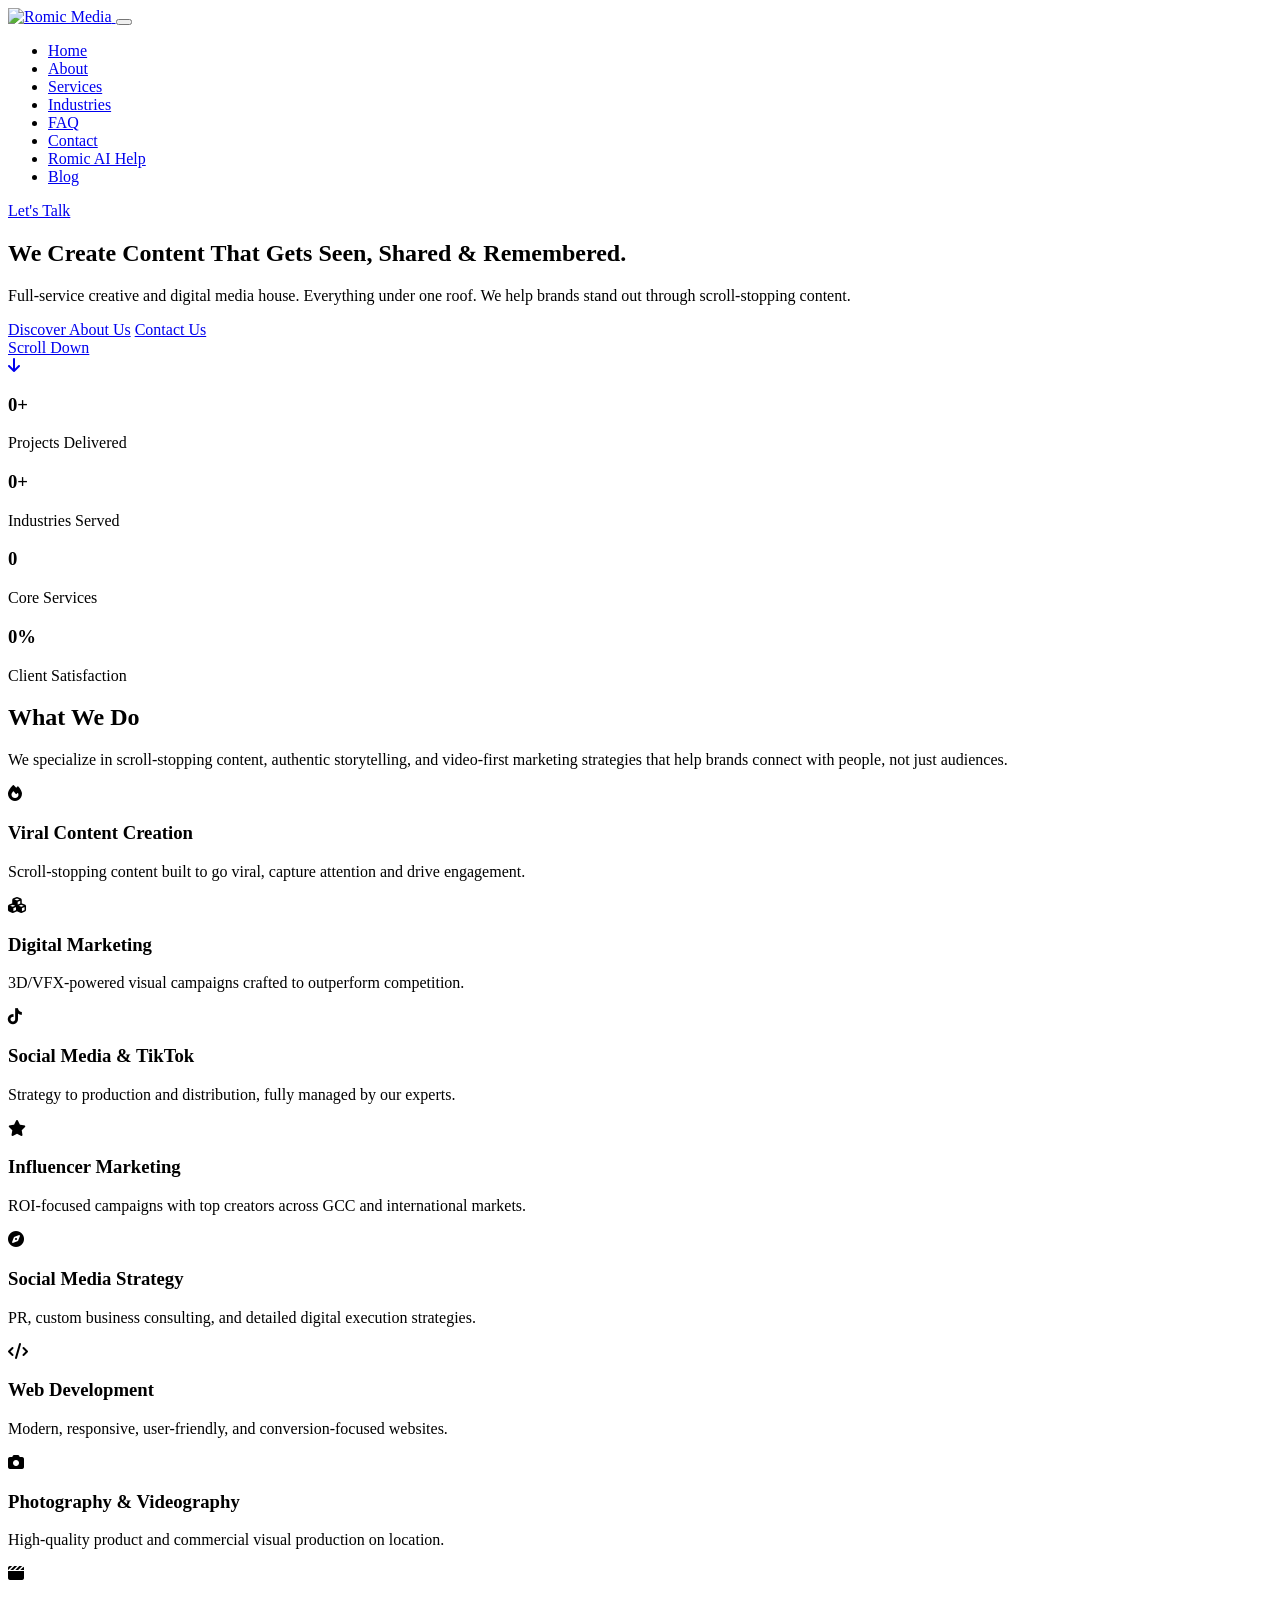
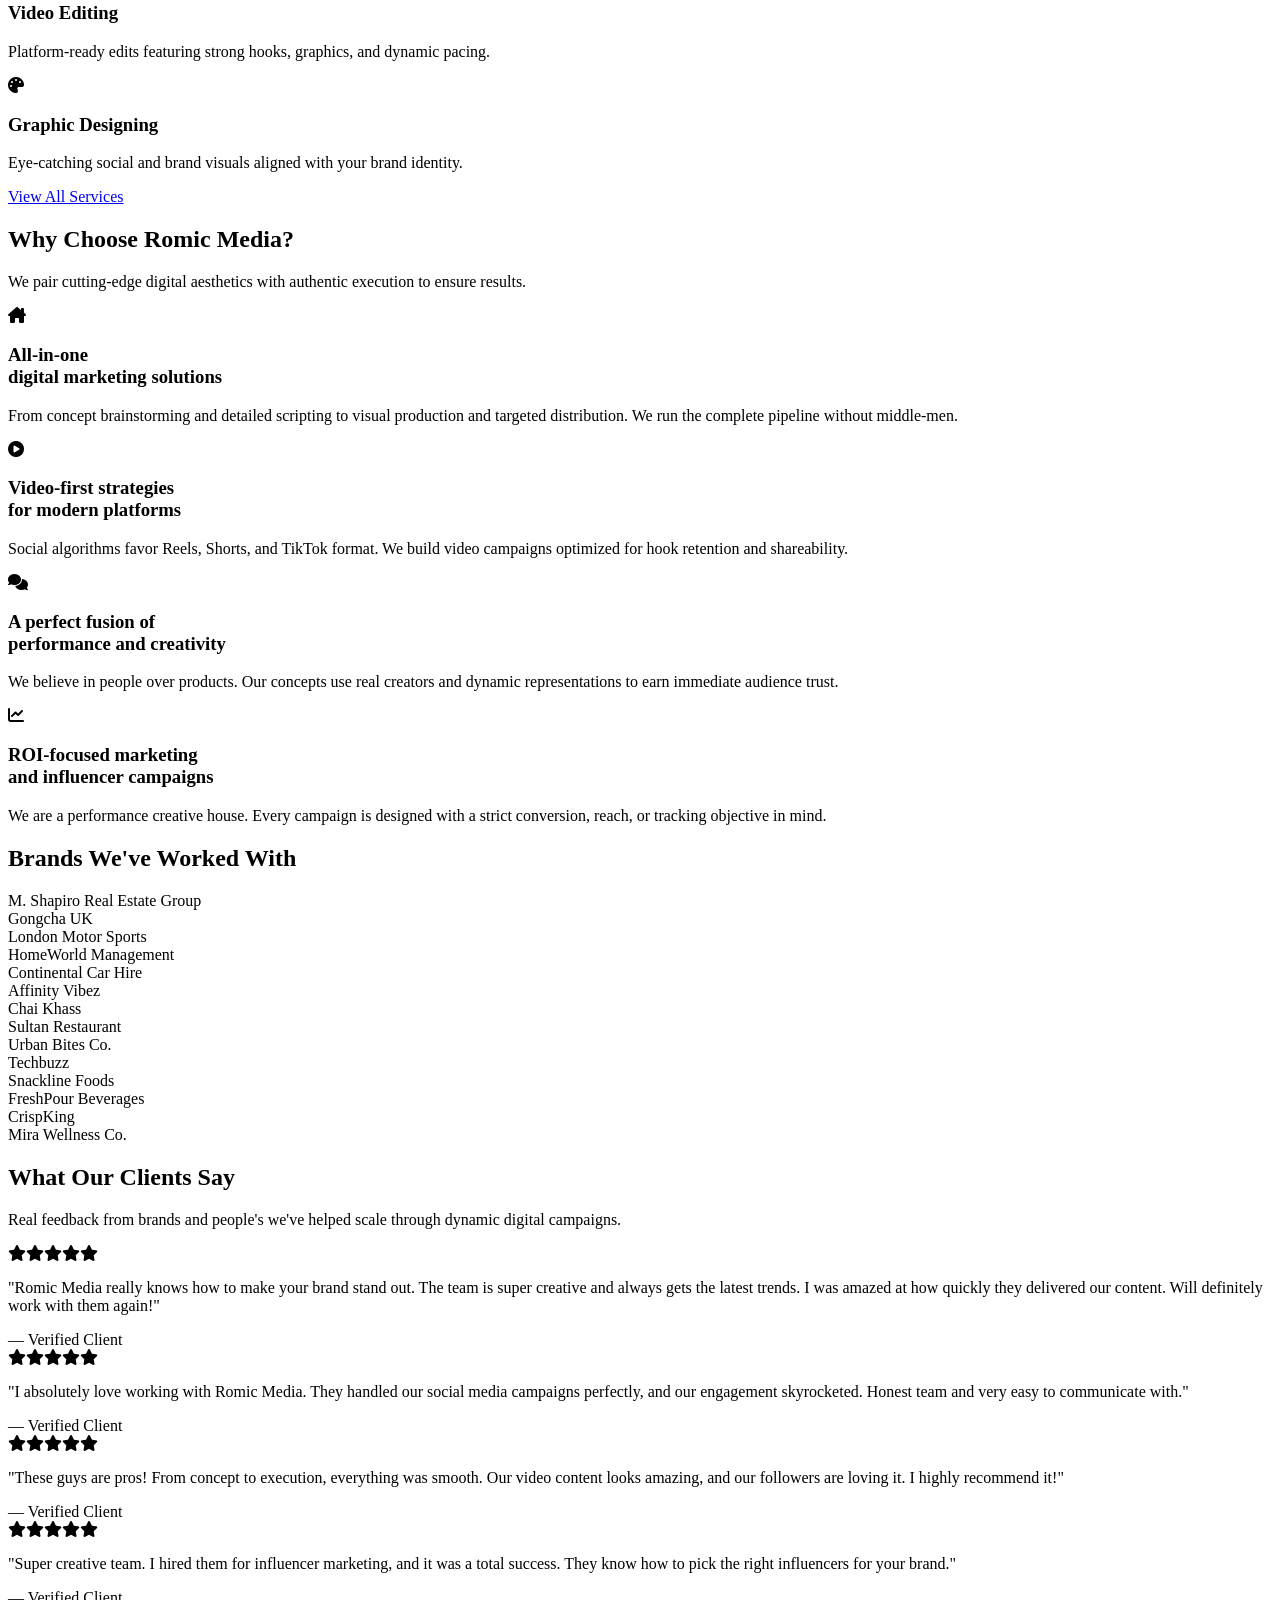
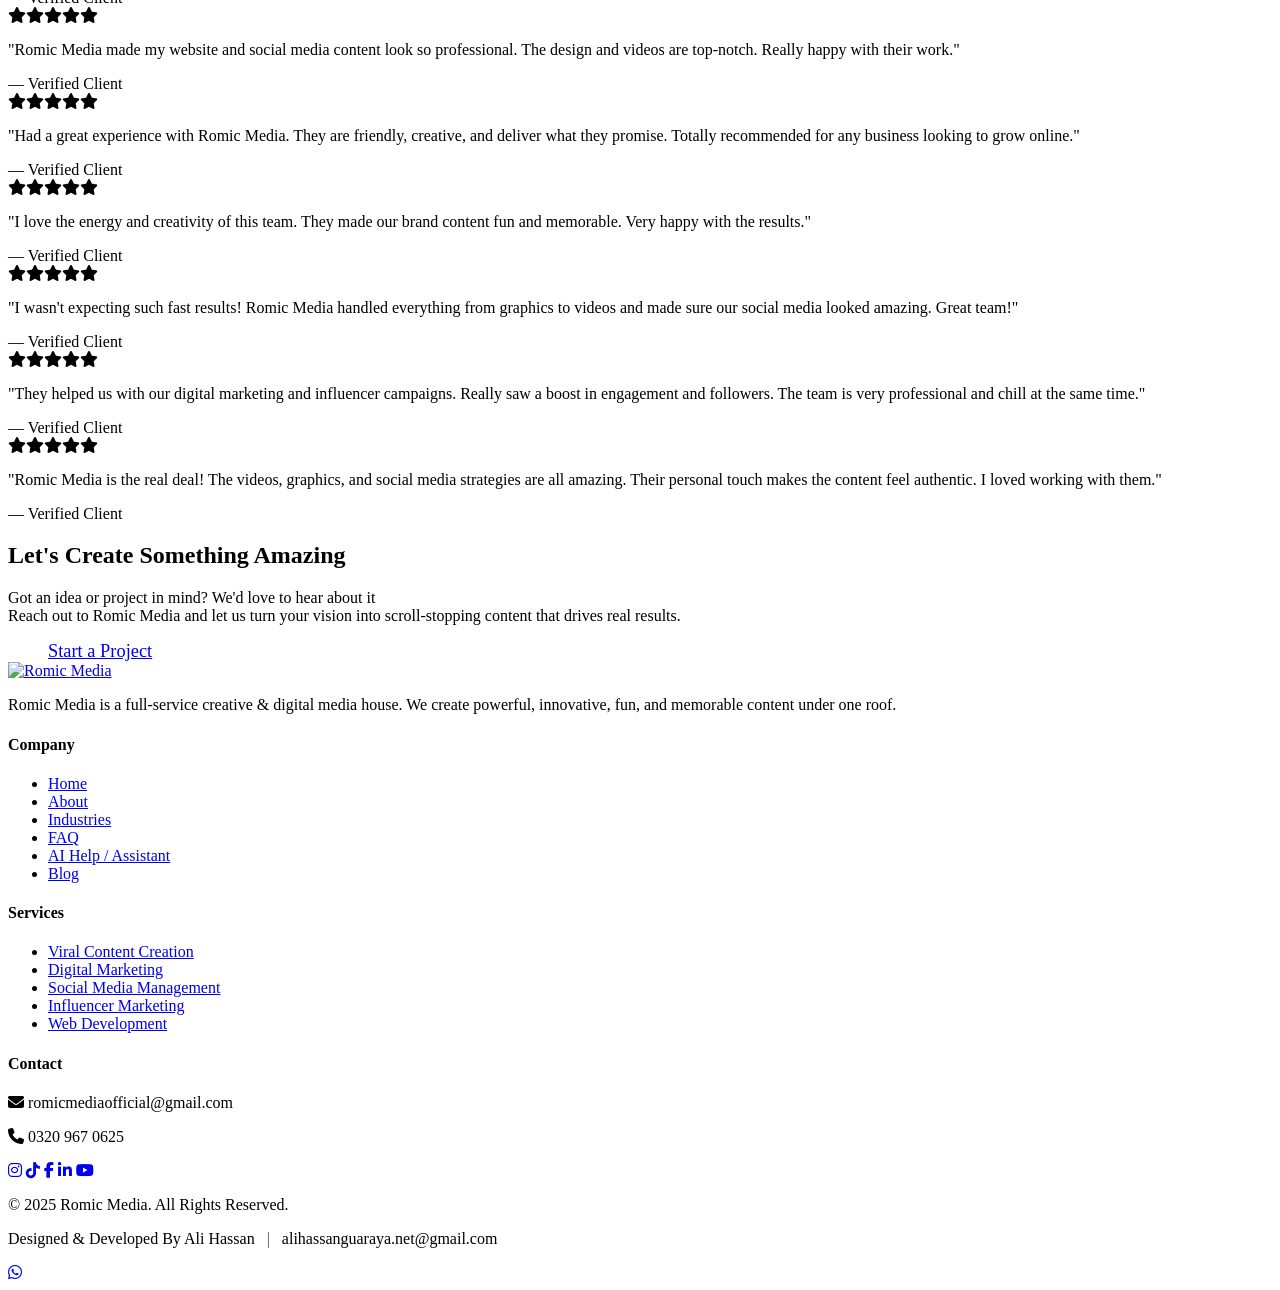
==== index.html @ 66b4d668 "Add versioning to favicon and apple-touch-icon links Updated favicon and apple-touch-icon links to i" ====
<!DOCTYPE html>
<html lang="en">
<head>
    <meta charset="UTF-8">
    <meta name="viewport" content="width=device-width, initial-scale=1.0">
    <title>Romic Media | Creative & Digital Media Agency</title>
    <meta name="description" content="Romic Media is a full-service creative and digital media house specializing in viral content creation, digital marketing, TikTok management, web development, and ROI-focused campaigns.">
    <meta property="og:title" content="Romic Media | Creative & Digital Media Agency">
    <meta property="og:description" content="We Create Powerful, Innovative, Fun & Memorable Content. Everything under one roof.">
    <meta property="og:image" content="/Romic_Media_Logo.png?v=2">

<link rel="icon" type="image/x-icon" href="/favicon.ico?v=2">
<link rel="icon" type="image/png" sizes="32x32" href="/favicon-32x32.png?v=2">
<link rel="icon" type="image/png" sizes="16x16" href="/favicon-16x16.png?v=2">
<link rel="apple-touch-icon" sizes="180x180" href="/apple-touch-icon.png?v=2">
<link rel="manifest" href="/site.webmanifest">

    
<link rel="canonical" href="https://romicmedia.com/" />

<!-- 2. User ke liye (URL cleaner) -->
<script>
    if (window.location.search.includes('?p=')) {
        const cleanUrl = window.location.protocol + "//" + window.location.host + window.location.pathname;
        window.history.replaceState({ path: cleanUrl }, '', cleanUrl);
    }
</script>
    
    <!-- CSS and FontAwesome Icons -->
    <link rel="stylesheet" href="style.css">
    <link rel="stylesheet" href="https://cdnjs.cloudflare.com/ajax/libs/font-awesome/6.4.0/css/all.min.css">



</head>
<body>

    <!-- Floating Background Shapes -->
    <div class="bg-blob-container">
        <div class="bg-blob blob-1"></div>
        <div class="bg-blob blob-2"></div>
        <div class="bg-blob blob-3"></div>
    </div>

    <!-- Header & Navigation -->
    <header>
        <div class="nav-container">
            <a href="index.html" class="logo-link">
                <img src="Romic_Media_Logo.png" alt="Romic Media" class="logo-img">
            </a>
            
            <button class="hamburger" id="hamburger-menu" aria-label="Toggle Navigation Menu">
                <span></span>
                <span></span>
                <span></span>
            </button>
            
                <ul class="nav-menu" id="nav-menu">
  <li><a href="index.html" class="nav-link active">Home</a></li>
      <li><a href="about.html" class="nav-link">About</a></li>
      <li><a href="services.html" class="nav-link">Services</a></li>
      <li><a href="industries.html" class="nav-link">Industries</a></li>
      <li><a href="faq.html" class="nav-link">FAQ</a></li>
      <li><a href="contact.html" class="nav-link">Contact</a></li>
      <li><a href="https://www.chatbase.co/B4U5oP-RhPYTHTbgzU2lm/help" target="_blank" class="nav-link">Romic AI Help</a></li>
      <li><a href="blog.html" class="nav-link">Blog</a></li>
    </ul>

            <div class="nav-right-cta">
                <a href="contact.html" class="btn btn-solid nav-cta">Let's Talk</a>
            </div>
        </div>
    </header>

    <!-- Hero Section -->
    <section class="hero-section">
        <div class="hero-bg-gradient"></div>
        <div class="floating-shapes">
            <div class="shape shape-1"></div>
            <div class="shape shape-2"></div>
            <div class="shape shape-3"></div>
        </div>
        
        <div class="hero-content">
            <h1 class="hero-title">
                We Create <span class="gradient-text"> Content That Gets Seen, Shared & </span> Remembered.
            </h1>
            <p class="hero-subtitle">
                Full-service creative and digital media house. Everything under one roof. We help brands stand out through scroll-stopping content.
            </p>
            <div class="hero-ctas">
                <a href="about.html" class="btn btn-outline">Discover About Us</a>
                <a href="contact.html" class="btn btn-solid">Contact Us</a>
            </div>
        </div>
        
        <a href="#stats-bar" class="scroll-indicator">
            <span>Scroll Down</span>
            <div class="scroll-arrow"><i class="fa-solid fa-arrow-down"></i></div>
        </a>
    </section>

    <!-- Stats Bar Section -->
    <section class="stats-bar-section" id="stats-bar">
        <div class="stats-container">
            <div class="stat-item">
                <h3><span class="counter-number" data-target="50">0</span>+</h3>
                <p>Projects Delivered</p>
            </div>
            <div class="stat-item">
                <h3><span class="counter-number" data-target="10">0</span>+</h3>
                <p>Industries Served</p>
            </div>
            <div class="stat-item">
                <h3><span class="counter-number" data-target="9">0</span></h3>
                <p>Core Services</p>
            </div>
            <div class="stat-item">
                <h3><span class="counter-number" data-target="100">0</span>%</h3>
                <p>Client Satisfaction</p>
            </div>
        </div>
    </section>

    <!-- Services Snapshot Section -->
    <section class="services-snapshot-section reveal">
        <div class="section-title-wrapper">
            <h2 class="section-title">What <span class="gradient-text">We Do</span></h2>
<p class="section-subtitle">
  We specialize in scroll-stopping content, authentic storytelling, and video-first marketing strategies that help brands connect with people, not just audiences. 
</p>
        </div> 
        
        <div class="services-grid">
            <!-- 1. Viral Content Creation -->
            <div class="glass-card glass-card-purple">
                <div class="service-card-icon"><i class="fa-solid fa-fire"></i></div>
                <h3 class="service-card-title">Viral Content Creation</h3>
                <p>Scroll-stopping content built to go viral, capture attention and drive engagement.</p>
            </div>
            
            <!-- 2. Digital Marketing -->
            <div class="glass-card glass-card-pink">
                <div class="service-card-icon"><i class="fa-solid fa-cubes"></i></div>
                <h3 class="service-card-title">Digital Marketing</h3>
                <p>3D/VFX-powered visual campaigns crafted to outperform competition.</p>
            </div>
            
            <!-- 3. Social Media & TikTok Management -->
            <div class="glass-card glass-card-orange">
                <div class="service-card-icon"><i class="fa-brands fa-tiktok"></i></div>
                <h3 class="service-card-title">Social Media & TikTok</h3>
                <p>Strategy to production and distribution, fully managed by our experts.</p>
            </div>
            
            <!-- 4. Influencer Marketing -->
            <div class="glass-card glass-card-purple">
                <div class="service-card-icon"><i class="fa-solid fa-star"></i></div>
                <h3 class="service-card-title">Influencer Marketing</h3>
                <p>ROI-focused campaigns with top creators across GCC and international markets.</p>
            </div>
            
            <!-- 5. Social Media Strategy -->
            <div class="glass-card glass-card-pink">
                <div class="service-card-icon"><i class="fa-solid fa-compass"></i></div>
                <h3 class="service-card-title">Social Media Strategy</h3>
                <p>PR, custom business consulting, and detailed digital execution strategies.</p>
            </div>
            
            <!-- 6. Web Development -->
            <div class="glass-card glass-card-orange">
                <div class="service-card-icon"><i class="fa-solid fa-code"></i></div>
                <h3 class="service-card-title">Web Development</h3>
                <p>Modern, responsive, user-friendly, and conversion-focused websites.</p>
            </div>
            
            <!-- 7. Photography & Videography -->
            <div class="glass-card glass-card-purple">
                <div class="service-card-icon"><i class="fa-solid fa-camera"></i></div>
                <h3 class="service-card-title">Photography & Videography</h3>
                <p>High-quality product and commercial visual production on location.</p>
            </div>
            
            <!-- 8. Video Editing -->
            <div class="glass-card glass-card-pink">
                <div class="service-card-icon"><i class="fa-solid fa-clapperboard"></i></div>
                <h3 class="service-card-title">Video Editing</h3>
                <p>Platform-ready edits featuring strong hooks, graphics, and dynamic pacing.</p>
            </div>
            
            <!-- 9. Graphic Designing -->
            <div class="glass-card glass-card-orange">
                <div class="service-card-icon"><i class="fa-solid fa-palette"></i></div>
                <h3 class="service-card-title">Graphic Designing</h3>
                <p>Eye-catching social and brand visuals aligned with your brand identity.</p>
            </div>
        </div>
        
        <div class="services-cta-wrapper">
            <a href="services.html" class="btn btn-outline">View All Services</a>
        </div>
    </section>

    <!-- Why Choose Us Section -->
    <section class="why-choose-us-section reveal">
        <div class="section-title-wrapper">
            <h2 class="section-title">Why Choose <span class="gradient-text">Romic Media</span>?</h2>
            <p class="section-subtitle">We pair cutting-edge digital aesthetics with authentic execution to ensure results.</p>
        </div>
        
        <div class="why-grid">
            <div class="glass-card glass-card-purple">
                <div class="why-icon"><i class="fa-solid fa-house-chimney"></i></div>
                <h3 class="why-card-title">All-in-one <br>digital marketing solutions </h3>
                <p>From concept brainstorming and detailed scripting to visual production and targeted distribution. We run the complete pipeline without middle-men.</p>
            </div>
            
            <div class="glass-card glass-card-pink">
                <div class="why-icon"><i class="fa-solid fa-circle-play"></i></div>
                <h3 class="why-card-title">Video-first strategies <br>for modern platforms</h3>
                <p>Social algorithms favor Reels, Shorts, and TikTok format. We build video campaigns optimized for hook retention and shareability.</p>
            </div>
            
            <div class="glass-card glass-card-orange">
                <div class="why-icon"><i class="fa-solid fa-comments"></i></div>
                <h3 class="why-card-title">A perfect fusion of <br> performance and creativity</h3>
                <p>We believe in people over products. Our concepts use real creators and dynamic representations to earn immediate audience trust.</p>
            </div>
            
            <div class="glass-card glass-card-purple">
                <div class="why-icon"><i class="fa-solid fa-chart-line"></i></div>
                <h3 class="why-card-title">ROI-focused marketing <br>and influencer campaigns </h3>
                <p>We are a performance creative house. Every campaign is designed with a strict conversion, reach, or tracking objective in mind.</p>
            </div>
        </div>
    </section>

    <!-- Client Logos Scrolling Marquee Section -->
    <section class="client-logos-section reveal" style="padding-bottom: 0;">
        <div class="section-title-wrapper">
            <h2 class="section-title">Brands We've <span class="gradient-text">Worked With</span></h2>
        </div>
        
        <div class="marquee-container">
            <div class="marquee-track" id="marquee-track">
               <div class="marquee-card">M. Shapiro Real Estate Group</div>
<div class="marquee-card">Gongcha UK</div>
<div class="marquee-card">London Motor Sports</div>
<div class="marquee-card">HomeWorld Management</div>
<div class="marquee-card">Continental Car Hire</div>
<div class="marquee-card">Affinity Vibez</div>
<div class="marquee-card">Chai Khass</div>
<div class="marquee-card">Sultan Restaurant</div>
<div class="marquee-card">Urban Bites Co.</div>
<div class="marquee-card">Techbuzz</div>
<div class="marquee-card">Snackline Foods</div>
<div class="marquee-card">FreshPour Beverages</div>
<div class="marquee-card">CrispKing</div>
<div class="marquee-card">Mira Wellness Co.</div>
            </div>
        </div>
    </section>

    <!-- Reviews Section -->
    <section class="reviews-section reveal">
        <div class="section-title-wrapper">
            <h2 class="section-title">What Our <span class="gradient-text">Clients Say</span></h2>
            <p class="section-subtitle">Real feedback from brands and people's we've helped scale through dynamic digital campaigns.</p>
        </div>
        
        <div class="reviews-carousel-wrapper">
            <div class="reviews-carousel" id="reviews-carousel">
                <!-- 1 -->
                <div class="glass-card review-card glass-card-pink">
                    <div class="review-stars">
                        <i class="fa-solid fa-star"></i><i class="fa-solid fa-star"></i><i class="fa-solid fa-star"></i><i class="fa-solid fa-star"></i><i class="fa-solid fa-star"></i>
                    </div>
                    <p class="review-text">"Romic Media really knows how to make your brand stand out. The team is super creative and always gets the latest trends. I was amazed at how quickly they delivered our content. Will definitely work with them again!"</p>
                    <div class="review-author">— Verified Client</div>
                </div>
                <!-- 2 -->
                <div class="glass-card review-card glass-card-purple">
                    <div class="review-stars">
                        <i class="fa-solid fa-star"></i><i class="fa-solid fa-star"></i><i class="fa-solid fa-star"></i><i class="fa-solid fa-star"></i><i class="fa-solid fa-star"></i>
                    </div>
                    <p class="review-text">"I absolutely love working with Romic Media. They handled our social media campaigns perfectly, and our engagement skyrocketed. Honest team and very easy to communicate with."</p>
                    <div class="review-author">— Verified Client</div>
                </div>
                <!-- 3 -->
                <div class="glass-card review-card glass-card-orange">
                    <div class="review-stars">
                        <i class="fa-solid fa-star"></i><i class="fa-solid fa-star"></i><i class="fa-solid fa-star"></i><i class="fa-solid fa-star"></i><i class="fa-solid fa-star"></i>
                    </div>
                    <p class="review-text">"These guys are pros! From concept to execution, everything was smooth. Our video content looks amazing, and our followers are loving it. I highly recommend it!"</p>
                    <div class="review-author">— Verified Client</div>
                </div>
                <!-- 4 -->
                <div class="glass-card review-card glass-card-pink">
                    <div class="review-stars">
                        <i class="fa-solid fa-star"></i><i class="fa-solid fa-star"></i><i class="fa-solid fa-star"></i><i class="fa-solid fa-star"></i><i class="fa-solid fa-star"></i>
                    </div>
                    <p class="review-text">
                        "Super creative team. I hired them for influencer marketing, and it was a total success. They know how to pick the right influencers for your brand."<p>

                    <div class="review-author">— Verified Client</div>
                </div>
                <!-- 5 -->
                <div class="glass-card review-card glass-card-purple">
                    <div class="review-stars">
                        <i class="fa-solid fa-star"></i><i class="fa-solid fa-star"></i><i class="fa-solid fa-star"></i><i class="fa-solid fa-star"></i><i class="fa-solid fa-star"></i>
                    </div>
                    <p class="review-text">"Romic Media made my website and social media content look so professional. The design and videos are top-notch. Really happy with their work."</p>
                    <div class="review-author">— Verified Client</div>
                </div>
                <!-- 6 -->
                <div class="glass-card review-card glass-card-orange">
                    <div class="review-stars">
                        <i class="fa-solid fa-star"></i><i class="fa-solid fa-star"></i><i class="fa-solid fa-star"></i><i class="fa-solid fa-star"></i><i class="fa-solid fa-star"></i>
                    </div>
                    <p class="review-text">"Had a great experience with Romic Media. They are friendly, creative, and deliver what they promise. Totally recommended for any business looking to grow online."</p>
                    <div class="review-author">— Verified Client</div>
                </div>
                <!-- 7 -->
                <div class="glass-card review-card glass-card-pink">
                    <div class="review-stars">
                        <i class="fa-solid fa-star"></i><i class="fa-solid fa-star"></i><i class="fa-solid fa-star"></i><i class="fa-solid fa-star"></i><i class="fa-solid fa-star"></i>
                    </div>
                    <p class="review-text">"I love the energy and creativity of this team. They made our brand content fun and memorable. Very happy with the results."</p>
                    <div class="review-author">— Verified Client</div>
                </div>
                <!-- 8 -->
                <div class="glass-card review-card glass-card-purple">
                    <div class="review-stars">
                        <i class="fa-solid fa-star"></i><i class="fa-solid fa-star"></i><i class="fa-solid fa-star"></i><i class="fa-solid fa-star"></i><i class="fa-solid fa-star"></i>
                    </div>
                    <p class="review-text">"I wasn't expecting such fast results! Romic Media handled everything from graphics to videos and made sure our social media looked amazing. Great team!"</p>
                    <div class="review-author">— Verified Client</div>
                </div>
                <!-- 9 -->
                <div class="glass-card review-card glass-card-orange">
                    <div class="review-stars">
                        <i class="fa-solid fa-star"></i><i class="fa-solid fa-star"></i><i class="fa-solid fa-star"></i><i class="fa-solid fa-star"></i><i class="fa-solid fa-star"></i>
                    </div>
                    <p class="review-text">"They helped us with our digital marketing and influencer campaigns. Really saw a boost in engagement and followers. The team is very professional and chill at the same time."</p>
                    <div class="review-author">— Verified Client</div>
                </div>
                <!-- 10 -->
                <div class="glass-card review-card glass-card-pink">
                    <div class="review-stars">
                        <i class="fa-solid fa-star"></i><i class="fa-solid fa-star"></i><i class="fa-solid fa-star"></i><i class="fa-solid fa-star"></i><i class="fa-solid fa-star"></i>
                    </div>
                    <p class="review-text">"Romic Media is the real deal! The videos, graphics, and social media strategies are all amazing. Their personal touch makes the content feel authentic. I loved working with them."</p>
                    <div class="review-author">— Verified Client</div>
                </div>
            </div>
        </div>
    </section>

    <!-- Final CTA Section -->
    <section class="reveal">
        <div class="final-cta-section">
            <div class="final-cta-content">
                <h2 class="final-cta-title">Let's Create  <span class="gradient-text">Something Amazing</span></h2>
                <p class="final-cta-subtext">Got an idea or project in mind? We'd love to hear about it <br> Reach out to Romic Media and let us turn your vision into scroll-stopping content that drives real results. 

</p>
                <a href="contact.html" class="btn btn-solid" style="padding: 18px 40px; font-size: 1.15rem;">Start a Project</a>
            </div>
        </div>
    </section>

    <!-- Footer -->
    <footer class="footer-wrapper">
        <div class="footer-container">
            <div class="footer-col footer-brand">
                <a href="index.html" class="logo-link">
                    <img src="Romic_Media_Logo.png" alt="Romic Media" class="logo-img">
                </a>
                <p class="footer-brand-desc">
                    Romic Media is a full-service creative & digital media house. We create powerful, innovative, fun, and memorable content under one roof.
                </p>
            </div>
            
            <div class="footer-col">
                <h4>Company</h4>
                <ul>
                    <li><a href="index.html">Home</a></li>
                    <li><a href="about.html">About</a></li>
                    <!-- <li><a href="work.html">Work</a></li> -->
                     
                    <li><a href="industries.html">Industries</a></li>
                    <li><a href="faq.html">FAQ</a></li>
                    <li><a href="https://www.chatbase.co/B4U5oP-RhPYTHTbgzU2lm/help" target="_blank">AI Help / Assistant</a></li>
                <li><a href="blog.html">Blog</a></li>
                </ul>
            </div>
            
            <div class="footer-col">
                <h4>Services</h4>
                <ul>
                    <li><a href="services.html">Viral Content Creation</a></li>
                    <li><a href="services.html">Digital Marketing</a></li>
                    <li><a href="services.html">Social Media Management</a></li>
                    <li><a href="services.html">Influencer Marketing</a></li>
                    <li><a href="services.html">Web Development</a></li>
                </ul>
            </div>
            
            <div class="footer-col">
                <h4>Contact</h4>
                <div class="footer-contact-info">
                    <p><i class="fa-solid fa-envelope"></i> romicmediaofficial@gmail.com</p>
                    <p><i class="fa-solid fa-phone"></i> 0320 967 0625</p>
                </div>
                <div class="social-links-grid">
                    <a href="https://instagram.com/romicmedia" target="_blank" class="social-circle-link"><i class="fa-brands fa-instagram"></i></a>
                    <a href="https://tiktok.com/@romicmedia" target="_blank" class="social-circle-link"><i class="fa-brands fa-tiktok"></i></a>
                    <a href="#" class="social-circle-link"><i class="fa-brands fa-facebook-f"></i></a>
                    <a href="#" class="social-circle-link"><i class="fa-brands fa-linkedin-in"></i></a>
                    <a href="#" class="social-circle-link"><i class="fa-brands fa-youtube"></i></a>
                </div>
            </div>
        </div>
        
        <div class="bottom-bar">
            <p>&copy; 2025 Romic Media. All Rights Reserved.</p>
                <p>Designed & Developed By Ali Hassan <span style="color: #4a4a4a; margin: 0 8px;">|</span> <a href="mailto:alihassanguaraya.net@gmail.com" style="color: inherit; text-decoration: none;">alihassanguaraya.net@gmail.com</a></p>

        </div>
    </footer>

    <!-- Floating WhatsApp Button -->
    <a href="https://wa.me/923209670625" target="_blank" class="whatsapp-float" aria-label="Contact us on WhatsApp">
        <i class="fa-brands fa-whatsapp"></i>
    </a>

    <!-- JS Logic Controller -->
    <script src="main.js"></script>



</body>
</html>
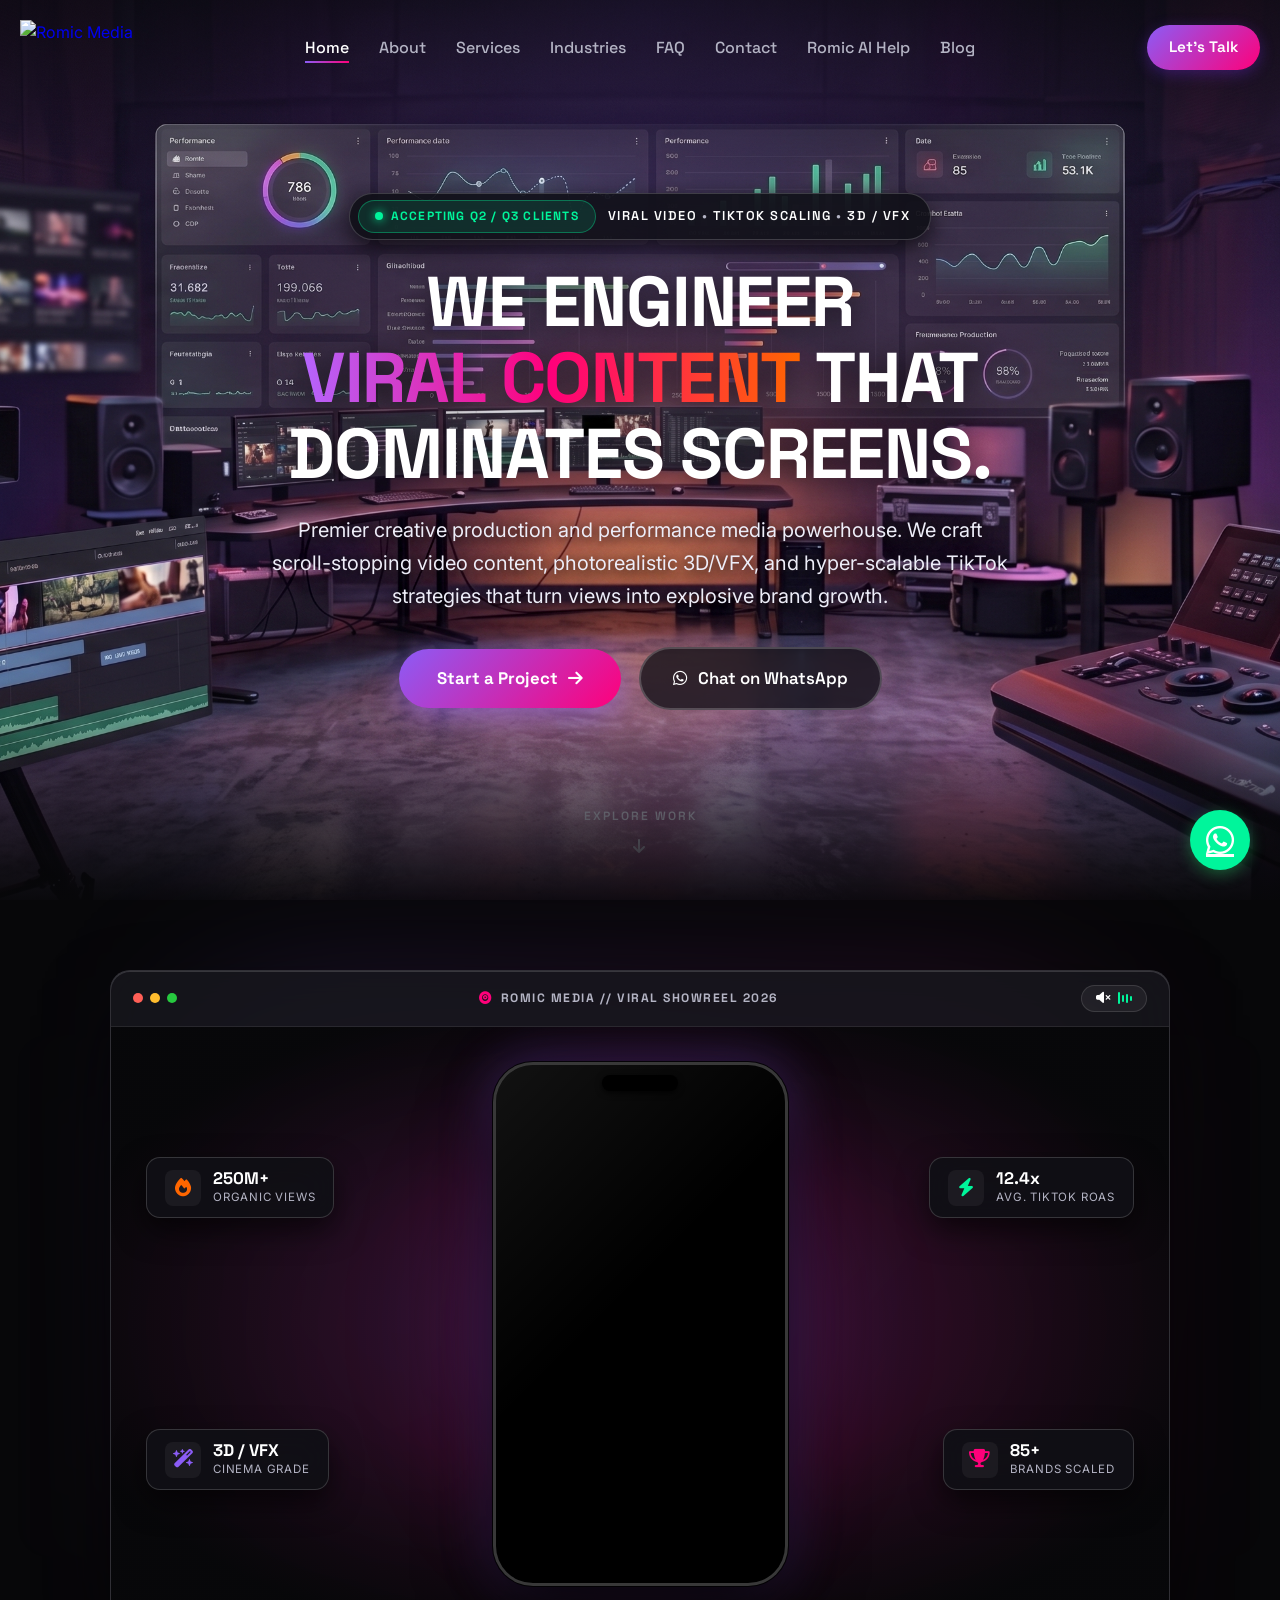
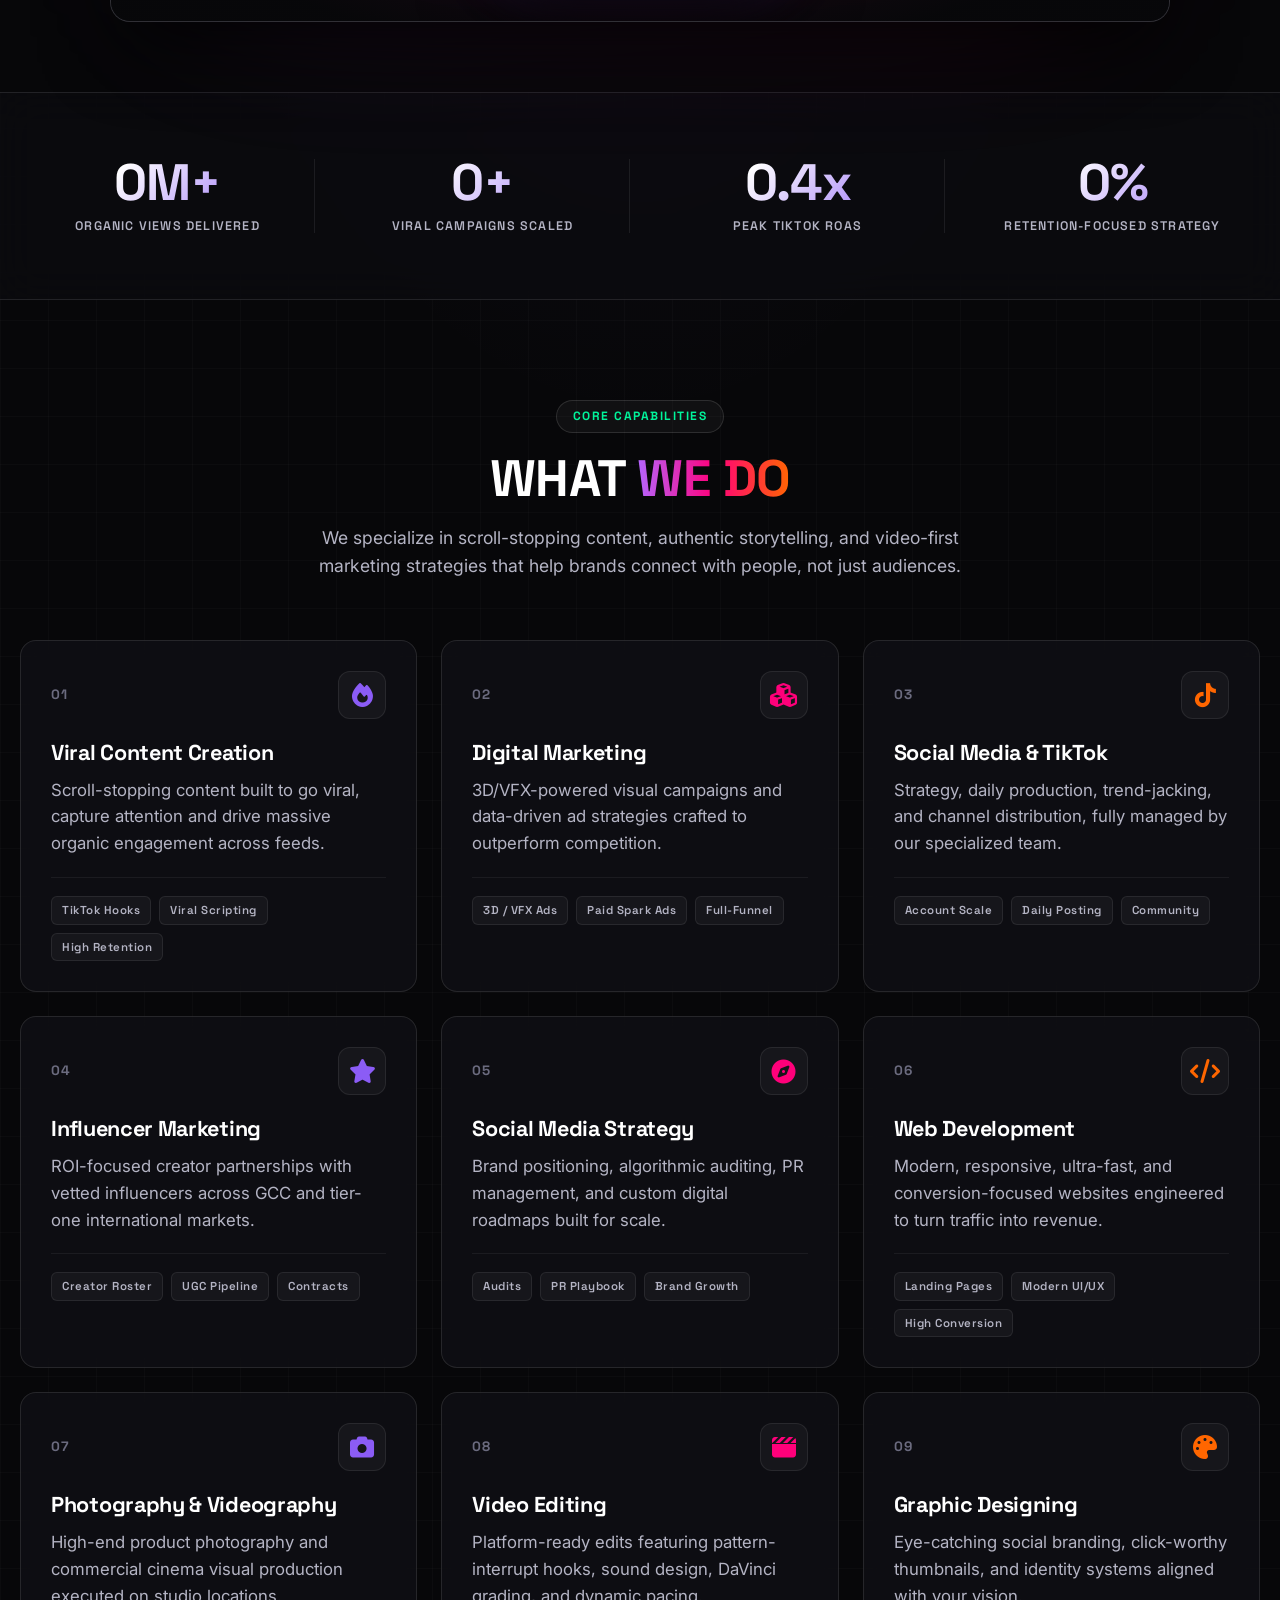
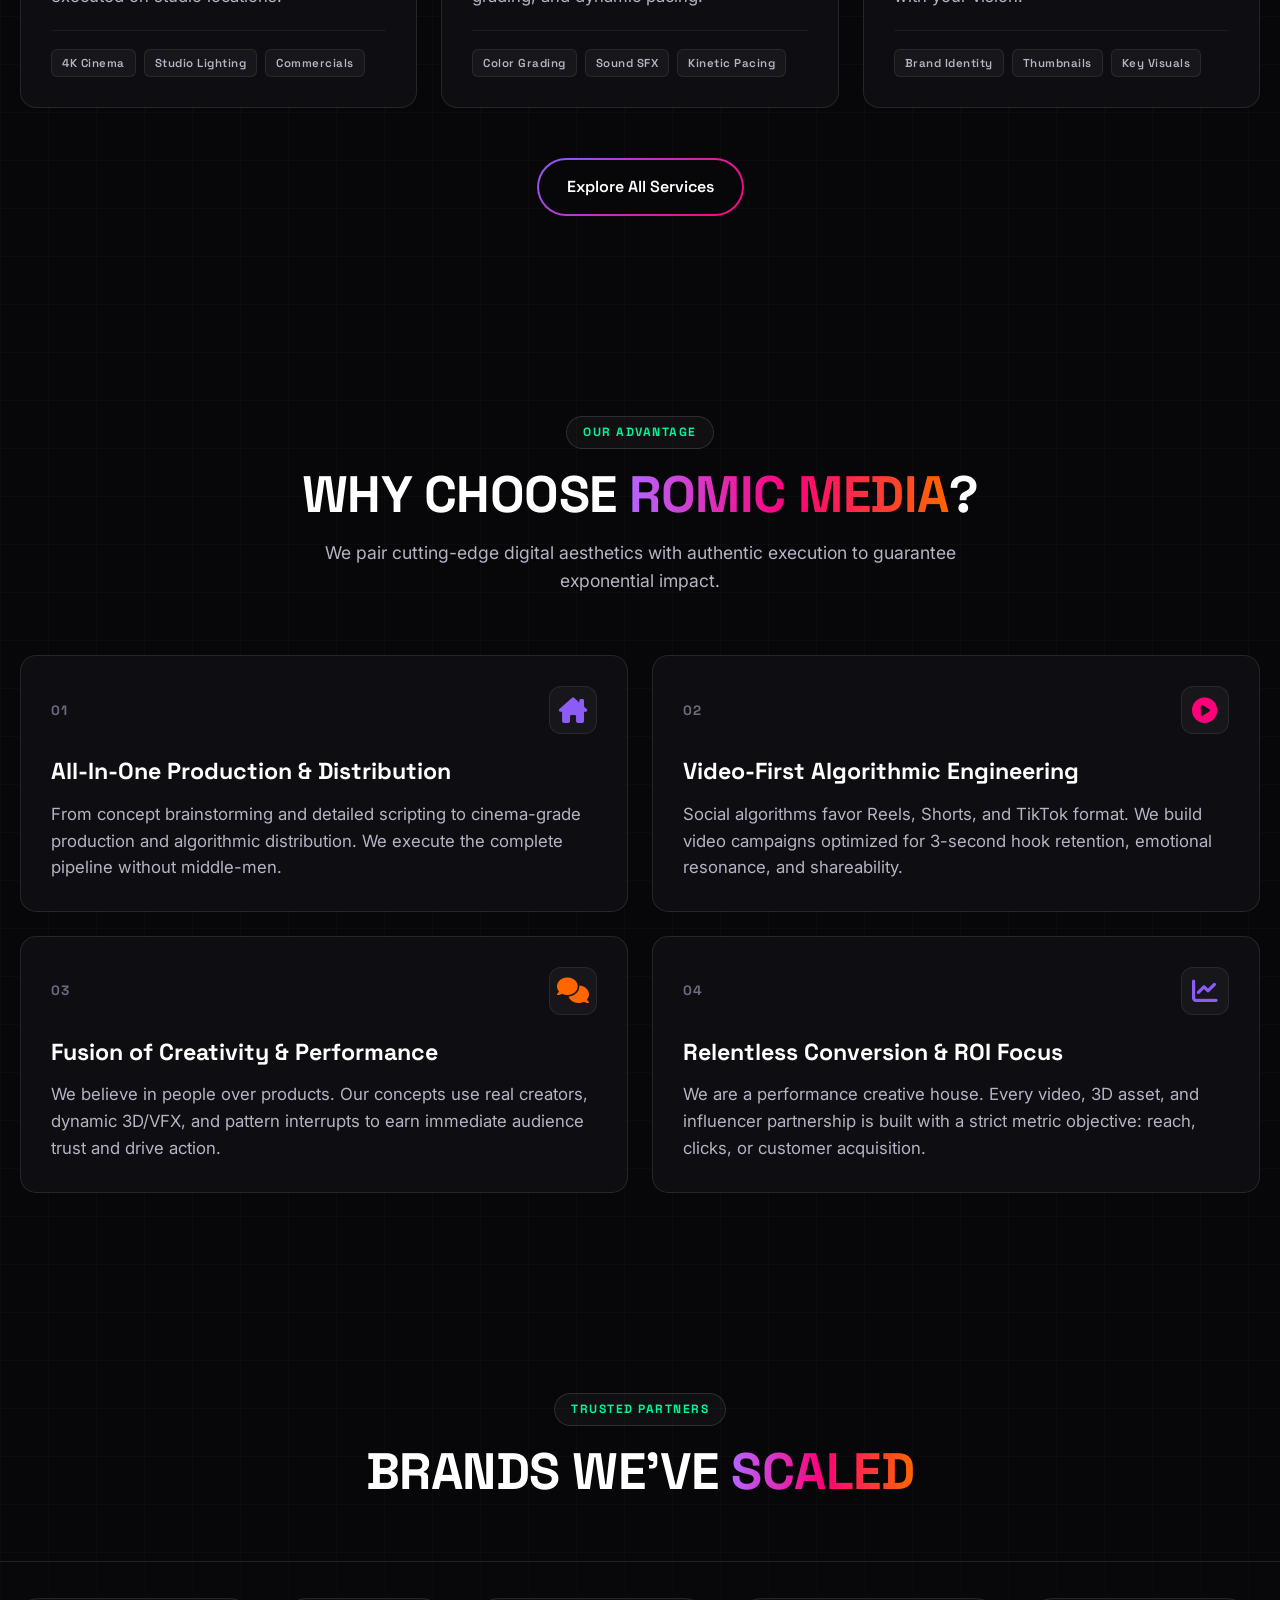
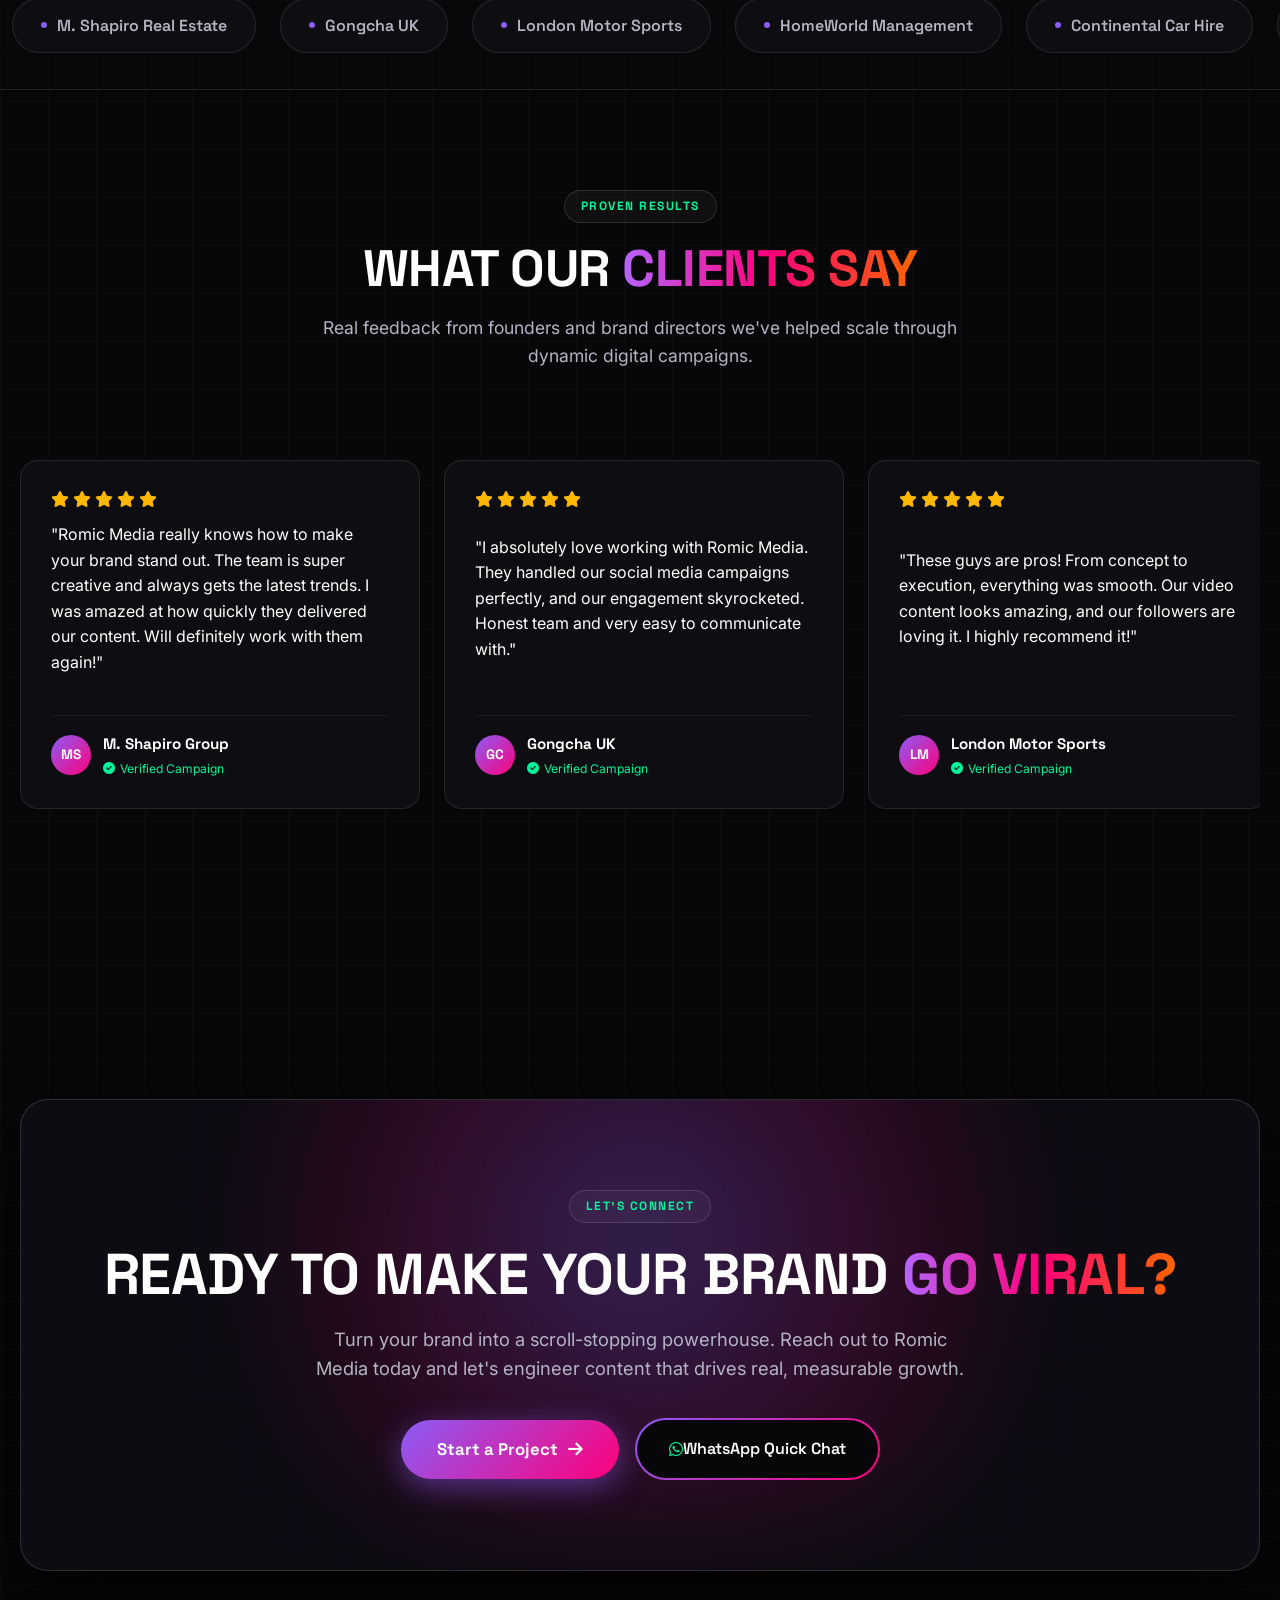
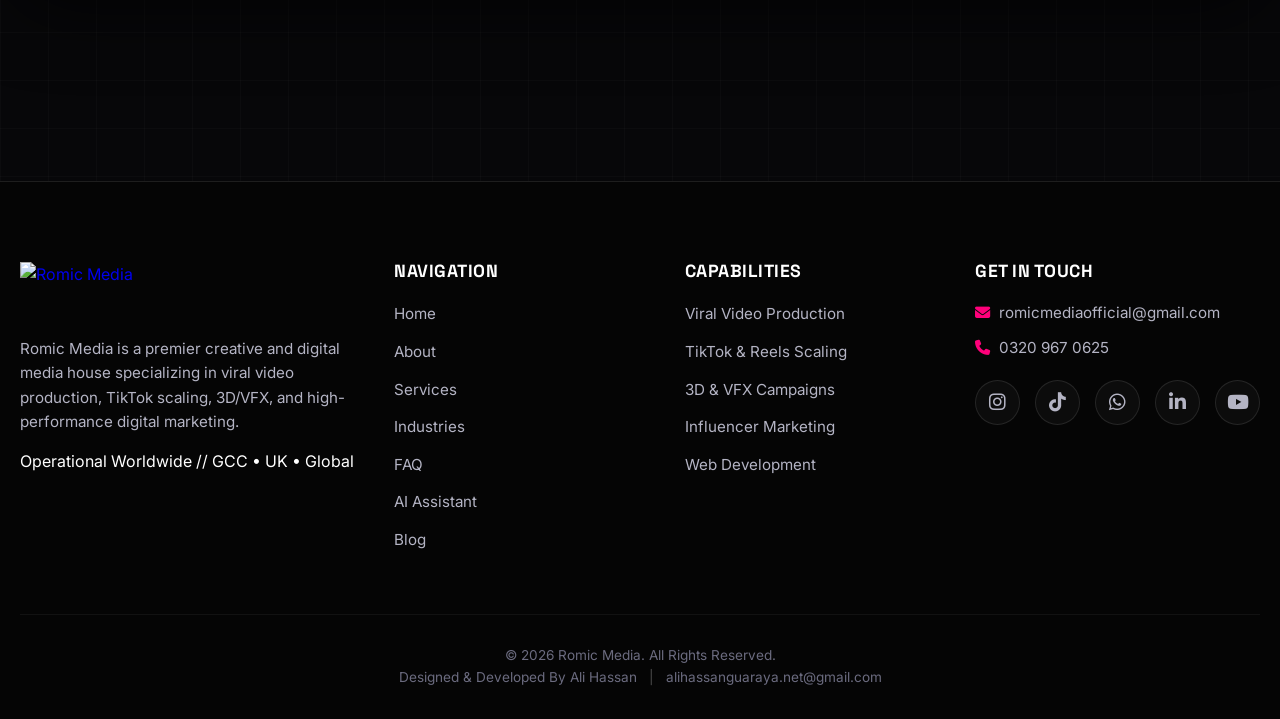
==== commit 87e3b487: "upgraded hero section and all other pages layouts" ====
--- a/index.html
+++ b/index.html
@@ -3,44 +3,44 @@
 <head>
     <meta charset="UTF-8">
     <meta name="viewport" content="width=device-width, initial-scale=1.0">
-    <title>Romic Media | Creative & Digital Media Agency</title>
-    <meta name="description" content="Romic Media is a full-service creative and digital media house specializing in viral content creation, digital marketing, TikTok management, web development, and ROI-focused campaigns.">
-    <meta property="og:title" content="Romic Media | Creative & Digital Media Agency">
-    <meta property="og:description" content="We Create Powerful, Innovative, Fun & Memorable Content. Everything under one roof.">
+    <title>Romic Media | Premier Creative & Viral Media Agency</title>
+    <meta name="description" content="Romic Media is a premier creative and digital media agency specializing in viral video production, TikTok scaling, 3D/VFX, and ROI-focused growth campaigns.">
+    <meta property="og:title" content="Romic Media | Creative & Viral Media Agency">
+    <meta property="og:description" content="We engineer scroll-stopping viral video, 3D/VFX, and unstoppable TikTok growth campaigns. Everything under one roof.">
     <meta property="og:image" content="/Romic_Media_Logo.png?v=2">
 
-<link rel="icon" type="image/x-icon" href="/favicon.ico?v=2">
-<link rel="icon" type="image/png" sizes="32x32" href="/favicon-32x32.png?v=2">
-<link rel="icon" type="image/png" sizes="16x16" href="/favicon-16x16.png?v=2">
-<link rel="apple-touch-icon" sizes="180x180" href="/apple-touch-icon.png?v=2">
-<link rel="manifest" href="/site.webmanifest">
-
+    <link rel="icon" type="image/x-icon" href="/favicon.ico?v=2">
+    <link rel="icon" type="image/png" sizes="32x32" href="/favicon-32x32.png?v=2">
+    <link rel="icon" type="image/png" sizes="16x16" href="/favicon-16x16.png?v=2">
+    <link rel="apple-touch-icon" sizes="180x180" href="/apple-touch-icon.png?v=2">
+    <link rel="manifest" href="/site.webmanifest">
     
-<link rel="canonical" href="https://romicmedia.com/" />
-
-<!-- 2. User ke liye (URL cleaner) -->
-<script>
-    if (window.location.search.includes('?p=')) {
-        const cleanUrl = window.location.protocol + "//" + window.location.host + window.location.pathname;
-        window.history.replaceState({ path: cleanUrl }, '', cleanUrl);
-    }
-</script>
+    <link rel="canonical" href="https://romicmedia.com/" />
+
+    <!-- Prevent automatic browser scroll jumping on load/refresh -->
+    <script>
+        if ('scrollRestoration' in history) {
+            history.scrollRestoration = 'manual';
+        }
+        window.scrollTo(0, 0);
+        if (window.location.hash) {
+            window.history.replaceState(null, null, window.location.pathname + window.location.search);
+        }
+        if (window.location.search.includes('?p=')) {
+            const cleanUrl = window.location.protocol + "//" + window.location.host + window.location.pathname;
+            window.history.replaceState({ path: cleanUrl }, '', cleanUrl);
+        }
+    </script>
     
     <!-- CSS and FontAwesome Icons -->
     <link rel="stylesheet" href="style.css">
-    <link rel="stylesheet" href="https://cdnjs.cloudflare.com/ajax/libs/font-awesome/6.4.0/css/all.min.css">
-
-
-
+    <link rel="stylesheet" href="https://cdnjs.cloudflare.com/ajax/libs/font-awesome/6.5.1/css/all.min.css">
 </head>
 <body>
 
-    <!-- Floating Background Shapes -->
-    <div class="bg-blob-container">
-        <div class="bg-blob blob-1"></div>
-        <div class="bg-blob blob-2"></div>
-        <div class="bg-blob blob-3"></div>
-    </div>
+    <!-- Precision Ambient Background Lighting -->
+    <div class="ambient-glow glow-top"></div>
+    <div class="ambient-glow glow-bottom"></div>
 
     <!-- Header & Navigation -->
     <header>
@@ -55,16 +55,16 @@
                 <span></span>
             </button>
             
-                <ul class="nav-menu" id="nav-menu">
-  <li><a href="index.html" class="nav-link active">Home</a></li>
-      <li><a href="about.html" class="nav-link">About</a></li>
-      <li><a href="services.html" class="nav-link">Services</a></li>
-      <li><a href="industries.html" class="nav-link">Industries</a></li>
-      <li><a href="faq.html" class="nav-link">FAQ</a></li>
-      <li><a href="contact.html" class="nav-link">Contact</a></li>
-      <li><a href="https://www.chatbase.co/B4U5oP-RhPYTHTbgzU2lm/help" target="_blank" class="nav-link">Romic AI Help</a></li>
-      <li><a href="blog.html" class="nav-link">Blog</a></li>
-    </ul>
+            <ul class="nav-menu" id="nav-menu">
+                <li><a href="index.html" class="nav-link active">Home</a></li>
+                <li><a href="about.html" class="nav-link">About</a></li>
+                <li><a href="services.html" class="nav-link">Services</a></li>
+                <li><a href="industries.html" class="nav-link">Industries</a></li>
+                <li><a href="faq.html" class="nav-link">FAQ</a></li>
+                <li><a href="contact.html" class="nav-link">Contact</a></li>
+                <li><a href="https://www.chatbase.co/B4U5oP-RhPYTHTbgzU2lm/help" target="_blank" class="nav-link">Romic AI Help</a></li>
+                <li><a href="blog.html" class="nav-link">Blog</a></li>
+            </ul>
 
             <div class="nav-right-cta">
                 <a href="contact.html" class="btn btn-solid nav-cta">Let's Talk</a>
@@ -72,52 +72,143 @@
         </div>
     </header>
 
-    <!-- Hero Section -->
+    <!-- High-Energy Agency Hero Section (100vh Matching Mockup) -->
     <section class="hero-section">
-        <div class="hero-bg-gradient"></div>
-        <div class="floating-shapes">
-            <div class="shape shape-1"></div>
-            <div class="shape shape-2"></div>
-            <div class="shape shape-3"></div>
-        </div>
-        
         <div class="hero-content">
+            <!-- Live Availability & Focus Badge -->
+            <div class="hero-badge-wrapper">
+                <div class="hero-live-pill">
+                    <span class="live-dot"></span>
+                    <span class="live-text">ACCEPTING Q2 / Q3 CLIENTS</span>
+                </div>
+                <div class="hero-category-tag">
+                    <span>VIRAL VIDEO</span> &bull; <span>TIKTOK SCALING</span> &bull; <span>3D / VFX</span>
+                </div>
+            </div>
+
+            <!-- Monumental Headline Matching Reference Layout -->
             <h1 class="hero-title">
-                We Create <span class="gradient-text"> Content That Gets Seen, Shared & </span> Remembered.
+                WE ENGINEER<br>
+                <span class="gradient-text">VIRAL CONTENT</span> THAT<br>
+                DOMINATES SCREENS.
             </h1>
+
             <p class="hero-subtitle">
-                Full-service creative and digital media house. Everything under one roof. We help brands stand out through scroll-stopping content.
+                Premier creative production and performance media powerhouse. We craft scroll-stopping video content, photorealistic 3D/VFX, and hyper-scalable TikTok strategies that turn views into explosive brand growth.
             </p>
+
+            <!-- High-Impact Dual CTAs -->
             <div class="hero-ctas">
-                <a href="about.html" class="btn btn-outline">Discover About Us</a>
-                <a href="contact.html" class="btn btn-solid">Contact Us</a>
-            </div>
-        </div>
-        
-        <a href="#stats-bar" class="scroll-indicator">
-            <span>Scroll Down</span>
+                <a href="contact.html" class="btn btn-solid hero-btn-main">
+                    <span>Start a Project</span>
+                    <i class="fa-solid fa-arrow-right"></i>
+                </a>
+                <a href="https://wa.me/923209670625" target="_blank" class="btn btn-outline hero-btn-sub">
+                    <i class="fa-brands fa-whatsapp"></i>
+                    <span>Chat on WhatsApp</span>
+                </a>
+            </div>
+        </div>
+
+        <a href="#showcase" class="scroll-indicator">
+            <span>EXPLORE WORK</span>
             <div class="scroll-arrow"><i class="fa-solid fa-arrow-down"></i></div>
         </a>
     </section>
 
-    <!-- Stats Bar Section -->
+    <!-- Hero Cinema Showcase Section (Dynamic Video Centerpiece) -->
+    <section class="showcase-section" id="showcase">
+        <div class="hero-showcase-container">
+            <div class="showcase-glow-back"></div>
+            <div class="hero-showcase-card">
+                <div class="showcase-topbar">
+                    <div class="showcase-window-dots">
+                        <span class="wdot red"></span>
+                        <span class="wdot yellow"></span>
+                        <span class="wdot green"></span>
+                    </div>
+                    <div class="showcase-badge">
+                        <i class="fa-solid fa-record-vinyl fa-spin"></i>
+                        <span>ROMIC MEDIA // VIRAL SHOWREEL 2026</span>
+                    </div>
+                    <button class="sound-toggle-btn" id="soundToggle" aria-label="Toggle Sound">
+                        <i class="fa-solid fa-volume-xmark" id="soundIcon"></i>
+                        <span class="sound-wave">
+                            <span></span><span></span><span></span><span></span>
+                        </span>
+                    </button>
+                </div>
+
+                <div class="showcase-video-wrapper" id="showcaseWrapper">
+                    <!-- Ambient Spotlight Behind Device -->
+                    <div class="phone-glow-ambient"></div>
+
+                    <!-- Sleek Flagship Mobile Reel Frame (Zero Crop, Full Face & Captions) -->
+                    <div class="showcase-phone-frame">
+                        <div class="phone-notch"></div>
+                        <video id="heroVideo" autoplay loop muted playsinline poster="new.png">
+                            <source src="video/showreel.mp4" type="video/mp4">
+                        </video>
+                        <div class="phone-glass-reflection"></div>
+                    </div>
+
+                    <!-- Live Achievement Pills (Desktop Floating / Mobile Grid) -->
+                    <div class="mobile-badges-grid">
+                        <div class="floating-badge badge-top-left">
+                            <div class="badge-icon"><i class="fa-solid fa-fire"></i></div>
+                            <div class="badge-content">
+                                <span class="badge-val">250M+</span>
+                                <span class="badge-lbl">Organic Views</span>
+                            </div>
+                        </div>
+
+                        <div class="floating-badge badge-top-right">
+                            <div class="badge-icon"><i class="fa-solid fa-bolt"></i></div>
+                            <div class="badge-content">
+                                <span class="badge-val">12.4x</span>
+                                <span class="badge-lbl">Avg. TikTok ROAS</span>
+                            </div>
+                        </div>
+
+                        <div class="floating-badge badge-bottom-left">
+                            <div class="badge-icon"><i class="fa-solid fa-wand-magic-sparkles"></i></div>
+                            <div class="badge-content">
+                                <span class="badge-val">3D / VFX</span>
+                                <span class="badge-lbl">Cinema Grade</span>
+                            </div>
+                        </div>
+
+                        <div class="floating-badge badge-bottom-right">
+                            <div class="badge-icon"><i class="fa-solid fa-trophy"></i></div>
+                            <div class="badge-content">
+                                <span class="badge-val">85+</span>
+                                <span class="badge-lbl">Brands Scaled</span>
+                            </div>
+                        </div>
+                    </div>
+                </div>
+            </div>
+        </div>
+    </section>
+
+    <!-- Stats Station Bar Section -->
     <section class="stats-bar-section" id="stats-bar">
         <div class="stats-container">
             <div class="stat-item">
-                <h3><span class="counter-number" data-target="50">0</span>+</h3>
-                <p>Projects Delivered</p>
+                <h3><span class="counter-number" data-target="250">0</span>M+</h3>
+                <p>Organic Views Delivered</p>
             </div>
             <div class="stat-item">
-                <h3><span class="counter-number" data-target="10">0</span>+</h3>
-                <p>Industries Served</p>
+                <h3><span class="counter-number" data-target="85">0</span>+</h3>
+                <p>Viral Campaigns Scaled</p>
             </div>
             <div class="stat-item">
-                <h3><span class="counter-number" data-target="9">0</span></h3>
-                <p>Core Services</p>
+                <h3><span class="counter-number" data-target="12">0</span>.4x</h3>
+                <p>Peak TikTok ROAS</p>
             </div>
             <div class="stat-item">
                 <h3><span class="counter-number" data-target="100">0</span>%</h3>
-                <p>Client Satisfaction</p>
+                <p>Retention-Focused Strategy</p>
             </div>
         </div>
     </section>
@@ -125,112 +216,198 @@
     <!-- Services Snapshot Section -->
     <section class="services-snapshot-section reveal">
         <div class="section-title-wrapper">
+            <div class="section-pill">CORE CAPABILITIES</div>
             <h2 class="section-title">What <span class="gradient-text">We Do</span></h2>
-<p class="section-subtitle">
-  We specialize in scroll-stopping content, authentic storytelling, and video-first marketing strategies that help brands connect with people, not just audiences. 
-</p>
+            <p class="section-subtitle">
+                We specialize in scroll-stopping content, authentic storytelling, and video-first marketing strategies that help brands connect with people, not just audiences.
+            </p>
         </div> 
         
         <div class="services-grid">
             <!-- 1. Viral Content Creation -->
             <div class="glass-card glass-card-purple">
-                <div class="service-card-icon"><i class="fa-solid fa-fire"></i></div>
+                <div class="card-header-meta">
+                    <span class="service-idx">01</span>
+                    <div class="service-card-icon"><i class="fa-solid fa-fire"></i></div>
+                </div>
                 <h3 class="service-card-title">Viral Content Creation</h3>
-                <p>Scroll-stopping content built to go viral, capture attention and drive engagement.</p>
+                <p>Scroll-stopping content built to go viral, capture attention and drive massive organic engagement across feeds.</p>
+                <div class="service-tags">
+                    <span>TikTok Hooks</span>
+                    <span>Viral Scripting</span>
+                    <span>High Retention</span>
+                </div>
             </div>
             
             <!-- 2. Digital Marketing -->
             <div class="glass-card glass-card-pink">
-                <div class="service-card-icon"><i class="fa-solid fa-cubes"></i></div>
+                <div class="card-header-meta">
+                    <span class="service-idx">02</span>
+                    <div class="service-card-icon"><i class="fa-solid fa-cubes"></i></div>
+                </div>
                 <h3 class="service-card-title">Digital Marketing</h3>
-                <p>3D/VFX-powered visual campaigns crafted to outperform competition.</p>
+                <p>3D/VFX-powered visual campaigns and data-driven ad strategies crafted to outperform competition.</p>
+                <div class="service-tags">
+                    <span>3D / VFX Ads</span>
+                    <span>Paid Spark Ads</span>
+                    <span>Full-Funnel</span>
+                </div>
             </div>
             
             <!-- 3. Social Media & TikTok Management -->
             <div class="glass-card glass-card-orange">
-                <div class="service-card-icon"><i class="fa-brands fa-tiktok"></i></div>
+                <div class="card-header-meta">
+                    <span class="service-idx">03</span>
+                    <div class="service-card-icon"><i class="fa-brands fa-tiktok"></i></div>
+                </div>
                 <h3 class="service-card-title">Social Media & TikTok</h3>
-                <p>Strategy to production and distribution, fully managed by our experts.</p>
+                <p>Strategy, daily production, trend-jacking, and channel distribution, fully managed by our specialized team.</p>
+                <div class="service-tags">
+                    <span>Account Scale</span>
+                    <span>Daily Posting</span>
+                    <span>Community</span>
+                </div>
             </div>
             
             <!-- 4. Influencer Marketing -->
             <div class="glass-card glass-card-purple">
-                <div class="service-card-icon"><i class="fa-solid fa-star"></i></div>
+                <div class="card-header-meta">
+                    <span class="service-idx">04</span>
+                    <div class="service-card-icon"><i class="fa-solid fa-star"></i></div>
+                </div>
                 <h3 class="service-card-title">Influencer Marketing</h3>
-                <p>ROI-focused campaigns with top creators across GCC and international markets.</p>
+                <p>ROI-focused creator partnerships with vetted influencers across GCC and tier-one international markets.</p>
+                <div class="service-tags">
+                    <span>Creator Roster</span>
+                    <span>UGC Pipeline</span>
+                    <span>Contracts</span>
+                </div>
             </div>
             
             <!-- 5. Social Media Strategy -->
             <div class="glass-card glass-card-pink">
-                <div class="service-card-icon"><i class="fa-solid fa-compass"></i></div>
+                <div class="card-header-meta">
+                    <span class="service-idx">05</span>
+                    <div class="service-card-icon"><i class="fa-solid fa-compass"></i></div>
+                </div>
                 <h3 class="service-card-title">Social Media Strategy</h3>
-                <p>PR, custom business consulting, and detailed digital execution strategies.</p>
+                <p>Brand positioning, algorithmic auditing, PR management, and custom digital roadmaps built for scale.</p>
+                <div class="service-tags">
+                    <span>Audits</span>
+                    <span>PR Playbook</span>
+                    <span>Brand Growth</span>
+                </div>
             </div>
             
             <!-- 6. Web Development -->
             <div class="glass-card glass-card-orange">
-                <div class="service-card-icon"><i class="fa-solid fa-code"></i></div>
+                <div class="card-header-meta">
+                    <span class="service-idx">06</span>
+                    <div class="service-card-icon"><i class="fa-solid fa-code"></i></div>
+                </div>
                 <h3 class="service-card-title">Web Development</h3>
-                <p>Modern, responsive, user-friendly, and conversion-focused websites.</p>
+                <p>Modern, responsive, ultra-fast, and conversion-focused websites engineered to turn traffic into revenue.</p>
+                <div class="service-tags">
+                    <span>Landing Pages</span>
+                    <span>Modern UI/UX</span>
+                    <span>High Conversion</span>
+                </div>
             </div>
             
             <!-- 7. Photography & Videography -->
             <div class="glass-card glass-card-purple">
-                <div class="service-card-icon"><i class="fa-solid fa-camera"></i></div>
+                <div class="card-header-meta">
+                    <span class="service-idx">07</span>
+                    <div class="service-card-icon"><i class="fa-solid fa-camera"></i></div>
+                </div>
                 <h3 class="service-card-title">Photography & Videography</h3>
-                <p>High-quality product and commercial visual production on location.</p>
+                <p>High-end product photography and commercial cinema visual production executed on studio locations.</p>
+                <div class="service-tags">
+                    <span>4K Cinema</span>
+                    <span>Studio Lighting</span>
+                    <span>Commercials</span>
+                </div>
             </div>
             
             <!-- 8. Video Editing -->
             <div class="glass-card glass-card-pink">
-                <div class="service-card-icon"><i class="fa-solid fa-clapperboard"></i></div>
+                <div class="card-header-meta">
+                    <span class="service-idx">08</span>
+                    <div class="service-card-icon"><i class="fa-solid fa-clapperboard"></i></div>
+                </div>
                 <h3 class="service-card-title">Video Editing</h3>
-                <p>Platform-ready edits featuring strong hooks, graphics, and dynamic pacing.</p>
+                <p>Platform-ready edits featuring pattern-interrupt hooks, sound design, DaVinci grading, and dynamic pacing.</p>
+                <div class="service-tags">
+                    <span>Color Grading</span>
+                    <span>Sound SFX</span>
+                    <span>Kinetic Pacing</span>
+                </div>
             </div>
             
             <!-- 9. Graphic Designing -->
             <div class="glass-card glass-card-orange">
-                <div class="service-card-icon"><i class="fa-solid fa-palette"></i></div>
+                <div class="card-header-meta">
+                    <span class="service-idx">09</span>
+                    <div class="service-card-icon"><i class="fa-solid fa-palette"></i></div>
+                </div>
                 <h3 class="service-card-title">Graphic Designing</h3>
-                <p>Eye-catching social and brand visuals aligned with your brand identity.</p>
+                <p>Eye-catching social branding, click-worthy thumbnails, and identity systems aligned with your vision.</p>
+                <div class="service-tags">
+                    <span>Brand Identity</span>
+                    <span>Thumbnails</span>
+                    <span>Key Visuals</span>
+                </div>
             </div>
         </div>
         
         <div class="services-cta-wrapper">
-            <a href="services.html" class="btn btn-outline">View All Services</a>
+            <a href="services.html" class="btn btn-outline">Explore All Services</a>
         </div>
     </section>
 
     <!-- Why Choose Us Section -->
     <section class="why-choose-us-section reveal">
         <div class="section-title-wrapper">
+            <div class="section-pill">OUR ADVANTAGE</div>
             <h2 class="section-title">Why Choose <span class="gradient-text">Romic Media</span>?</h2>
-            <p class="section-subtitle">We pair cutting-edge digital aesthetics with authentic execution to ensure results.</p>
+            <p class="section-subtitle">We pair cutting-edge digital aesthetics with authentic execution to guarantee exponential impact.</p>
         </div>
         
         <div class="why-grid">
             <div class="glass-card glass-card-purple">
-                <div class="why-icon"><i class="fa-solid fa-house-chimney"></i></div>
-                <h3 class="why-card-title">All-in-one <br>digital marketing solutions </h3>
-                <p>From concept brainstorming and detailed scripting to visual production and targeted distribution. We run the complete pipeline without middle-men.</p>
+                <div class="card-header-meta">
+                    <span class="service-idx">01</span>
+                    <div class="why-icon"><i class="fa-solid fa-house-chimney"></i></div>
+                </div>
+                <h3 class="why-card-title">All-In-One Production &amp; Distribution</h3>
+                <p>From concept brainstorming and detailed scripting to cinema-grade production and algorithmic distribution. We execute the complete pipeline without middle-men.</p>
             </div>
             
             <div class="glass-card glass-card-pink">
-                <div class="why-icon"><i class="fa-solid fa-circle-play"></i></div>
-                <h3 class="why-card-title">Video-first strategies <br>for modern platforms</h3>
-                <p>Social algorithms favor Reels, Shorts, and TikTok format. We build video campaigns optimized for hook retention and shareability.</p>
+                <div class="card-header-meta">
+                    <span class="service-idx">02</span>
+                    <div class="why-icon"><i class="fa-solid fa-circle-play"></i></div>
+                </div>
+                <h3 class="why-card-title">Video-First Algorithmic Engineering</h3>
+                <p>Social algorithms favor Reels, Shorts, and TikTok format. We build video campaigns optimized for 3-second hook retention, emotional resonance, and shareability.</p>
             </div>
             
             <div class="glass-card glass-card-orange">
-                <div class="why-icon"><i class="fa-solid fa-comments"></i></div>
-                <h3 class="why-card-title">A perfect fusion of <br> performance and creativity</h3>
-                <p>We believe in people over products. Our concepts use real creators and dynamic representations to earn immediate audience trust.</p>
+                <div class="card-header-meta">
+                    <span class="service-idx">03</span>
+                    <div class="why-icon"><i class="fa-solid fa-comments"></i></div>
+                </div>
+                <h3 class="why-card-title">Fusion of Creativity &amp; Performance</h3>
+                <p>We believe in people over products. Our concepts use real creators, dynamic 3D/VFX, and pattern interrupts to earn immediate audience trust and drive action.</p>
             </div>
             
             <div class="glass-card glass-card-purple">
-                <div class="why-icon"><i class="fa-solid fa-chart-line"></i></div>
-                <h3 class="why-card-title">ROI-focused marketing <br>and influencer campaigns </h3>
-                <p>We are a performance creative house. Every campaign is designed with a strict conversion, reach, or tracking objective in mind.</p>
+                <div class="card-header-meta">
+                    <span class="service-idx">04</span>
+                    <div class="why-icon"><i class="fa-solid fa-chart-line"></i></div>
+                </div>
+                <h3 class="why-card-title">Relentless Conversion &amp; ROI Focus</h3>
+                <p>We are a performance creative house. Every video, 3D asset, and influencer partnership is built with a strict metric objective: reach, clicks, or customer acquisition.</p>
             </div>
         </div>
     </section>
@@ -238,25 +415,26 @@
     <!-- Client Logos Scrolling Marquee Section -->
     <section class="client-logos-section reveal" style="padding-bottom: 0;">
         <div class="section-title-wrapper">
-            <h2 class="section-title">Brands We've <span class="gradient-text">Worked With</span></h2>
+            <div class="section-pill">TRUSTED PARTNERS</div>
+            <h2 class="section-title">Brands We've <span class="gradient-text">Scaled</span></h2>
         </div>
         
         <div class="marquee-container">
             <div class="marquee-track" id="marquee-track">
-               <div class="marquee-card">M. Shapiro Real Estate Group</div>
-<div class="marquee-card">Gongcha UK</div>
-<div class="marquee-card">London Motor Sports</div>
-<div class="marquee-card">HomeWorld Management</div>
-<div class="marquee-card">Continental Car Hire</div>
-<div class="marquee-card">Affinity Vibez</div>
-<div class="marquee-card">Chai Khass</div>
-<div class="marquee-card">Sultan Restaurant</div>
-<div class="marquee-card">Urban Bites Co.</div>
-<div class="marquee-card">Techbuzz</div>
-<div class="marquee-card">Snackline Foods</div>
-<div class="marquee-card">FreshPour Beverages</div>
-<div class="marquee-card">CrispKing</div>
-<div class="marquee-card">Mira Wellness Co.</div>
+                <div class="marquee-card"><span class="brand-dot"></span>M. Shapiro Real Estate</div>
+                <div class="marquee-card"><span class="brand-dot"></span>Gongcha UK</div>
+                <div class="marquee-card"><span class="brand-dot"></span>London Motor Sports</div>
+                <div class="marquee-card"><span class="brand-dot"></span>HomeWorld Management</div>
+                <div class="marquee-card"><span class="brand-dot"></span>Continental Car Hire</div>
+                <div class="marquee-card"><span class="brand-dot"></span>Affinity Vibez</div>
+                <div class="marquee-card"><span class="brand-dot"></span>Chai Khass</div>
+                <div class="marquee-card"><span class="brand-dot"></span>Sultan Restaurant</div>
+                <div class="marquee-card"><span class="brand-dot"></span>Urban Bites Co.</div>
+                <div class="marquee-card"><span class="brand-dot"></span>Techbuzz</div>
+                <div class="marquee-card"><span class="brand-dot"></span>Snackline Foods</div>
+                <div class="marquee-card"><span class="brand-dot"></span>FreshPour Beverages</div>
+                <div class="marquee-card"><span class="brand-dot"></span>CrispKing</div>
+                <div class="marquee-card"><span class="brand-dot"></span>Mira Wellness Co.</div>
             </div>
         </div>
     </section>
@@ -264,8 +442,9 @@
     <!-- Reviews Section -->
     <section class="reviews-section reveal">
         <div class="section-title-wrapper">
+            <div class="section-pill">PROVEN RESULTS</div>
             <h2 class="section-title">What Our <span class="gradient-text">Clients Say</span></h2>
-            <p class="section-subtitle">Real feedback from brands and people's we've helped scale through dynamic digital campaigns.</p>
+            <p class="section-subtitle">Real feedback from founders and brand directors we've helped scale through dynamic digital campaigns.</p>
         </div>
         
         <div class="reviews-carousel-wrapper">
@@ -276,7 +455,13 @@
                         <i class="fa-solid fa-star"></i><i class="fa-solid fa-star"></i><i class="fa-solid fa-star"></i><i class="fa-solid fa-star"></i><i class="fa-solid fa-star"></i>
                     </div>
                     <p class="review-text">"Romic Media really knows how to make your brand stand out. The team is super creative and always gets the latest trends. I was amazed at how quickly they delivered our content. Will definitely work with them again!"</p>
-                    <div class="review-author">— Verified Client</div>
+                    <div class="review-meta-footer">
+                        <div class="author-avatar">MS</div>
+                        <div>
+                            <div class="review-author">M. Shapiro Group</div>
+                            <div class="review-status"><i class="fa-solid fa-circle-check"></i> Verified Campaign</div>
+                        </div>
+                    </div>
                 </div>
                 <!-- 2 -->
                 <div class="glass-card review-card glass-card-purple">
@@ -284,7 +469,13 @@
                         <i class="fa-solid fa-star"></i><i class="fa-solid fa-star"></i><i class="fa-solid fa-star"></i><i class="fa-solid fa-star"></i><i class="fa-solid fa-star"></i>
                     </div>
                     <p class="review-text">"I absolutely love working with Romic Media. They handled our social media campaigns perfectly, and our engagement skyrocketed. Honest team and very easy to communicate with."</p>
-                    <div class="review-author">— Verified Client</div>
+                    <div class="review-meta-footer">
+                        <div class="author-avatar">GC</div>
+                        <div>
+                            <div class="review-author">Gongcha UK</div>
+                            <div class="review-status"><i class="fa-solid fa-circle-check"></i> Verified Campaign</div>
+                        </div>
+                    </div>
                 </div>
                 <!-- 3 -->
                 <div class="glass-card review-card glass-card-orange">
@@ -292,17 +483,27 @@
                         <i class="fa-solid fa-star"></i><i class="fa-solid fa-star"></i><i class="fa-solid fa-star"></i><i class="fa-solid fa-star"></i><i class="fa-solid fa-star"></i>
                     </div>
                     <p class="review-text">"These guys are pros! From concept to execution, everything was smooth. Our video content looks amazing, and our followers are loving it. I highly recommend it!"</p>
-                    <div class="review-author">— Verified Client</div>
+                    <div class="review-meta-footer">
+                        <div class="author-avatar">LM</div>
+                        <div>
+                            <div class="review-author">London Motor Sports</div>
+                            <div class="review-status"><i class="fa-solid fa-circle-check"></i> Verified Campaign</div>
+                        </div>
+                    </div>
                 </div>
                 <!-- 4 -->
                 <div class="glass-card review-card glass-card-pink">
                     <div class="review-stars">
                         <i class="fa-solid fa-star"></i><i class="fa-solid fa-star"></i><i class="fa-solid fa-star"></i><i class="fa-solid fa-star"></i><i class="fa-solid fa-star"></i>
                     </div>
-                    <p class="review-text">
-                        "Super creative team. I hired them for influencer marketing, and it was a total success. They know how to pick the right influencers for your brand."<p>
-
-                    <div class="review-author">— Verified Client</div>
+                    <p class="review-text">"Super creative team. I hired them for influencer marketing, and it was a total success. They know how to pick the right influencers for your brand."</p>
+                    <div class="review-meta-footer">
+                        <div class="author-avatar">CC</div>
+                        <div>
+                            <div class="review-author">Continental Car Hire</div>
+                            <div class="review-status"><i class="fa-solid fa-circle-check"></i> Verified Campaign</div>
+                        </div>
+                    </div>
                 </div>
                 <!-- 5 -->
                 <div class="glass-card review-card glass-card-purple">
@@ -310,7 +511,13 @@
                         <i class="fa-solid fa-star"></i><i class="fa-solid fa-star"></i><i class="fa-solid fa-star"></i><i class="fa-solid fa-star"></i><i class="fa-solid fa-star"></i>
                     </div>
                     <p class="review-text">"Romic Media made my website and social media content look so professional. The design and videos are top-notch. Really happy with their work."</p>
-                    <div class="review-author">— Verified Client</div>
+                    <div class="review-meta-footer">
+                        <div class="author-avatar">CK</div>
+                        <div>
+                            <div class="review-author">Chai Khass</div>
+                            <div class="review-status"><i class="fa-solid fa-circle-check"></i> Verified Campaign</div>
+                        </div>
+                    </div>
                 </div>
                 <!-- 6 -->
                 <div class="glass-card review-card glass-card-orange">
@@ -318,53 +525,38 @@
                         <i class="fa-solid fa-star"></i><i class="fa-solid fa-star"></i><i class="fa-solid fa-star"></i><i class="fa-solid fa-star"></i><i class="fa-solid fa-star"></i>
                     </div>
                     <p class="review-text">"Had a great experience with Romic Media. They are friendly, creative, and deliver what they promise. Totally recommended for any business looking to grow online."</p>
-                    <div class="review-author">— Verified Client</div>
-                </div>
-                <!-- 7 -->
-                <div class="glass-card review-card glass-card-pink">
-                    <div class="review-stars">
-                        <i class="fa-solid fa-star"></i><i class="fa-solid fa-star"></i><i class="fa-solid fa-star"></i><i class="fa-solid fa-star"></i><i class="fa-solid fa-star"></i>
-                    </div>
-                    <p class="review-text">"I love the energy and creativity of this team. They made our brand content fun and memorable. Very happy with the results."</p>
-                    <div class="review-author">— Verified Client</div>
-                </div>
-                <!-- 8 -->
-                <div class="glass-card review-card glass-card-purple">
-                    <div class="review-stars">
-                        <i class="fa-solid fa-star"></i><i class="fa-solid fa-star"></i><i class="fa-solid fa-star"></i><i class="fa-solid fa-star"></i><i class="fa-solid fa-star"></i>
-                    </div>
-                    <p class="review-text">"I wasn't expecting such fast results! Romic Media handled everything from graphics to videos and made sure our social media looked amazing. Great team!"</p>
-                    <div class="review-author">— Verified Client</div>
-                </div>
-                <!-- 9 -->
-                <div class="glass-card review-card glass-card-orange">
-                    <div class="review-stars">
-                        <i class="fa-solid fa-star"></i><i class="fa-solid fa-star"></i><i class="fa-solid fa-star"></i><i class="fa-solid fa-star"></i><i class="fa-solid fa-star"></i>
-                    </div>
-                    <p class="review-text">"They helped us with our digital marketing and influencer campaigns. Really saw a boost in engagement and followers. The team is very professional and chill at the same time."</p>
-                    <div class="review-author">— Verified Client</div>
-                </div>
-                <!-- 10 -->
-                <div class="glass-card review-card glass-card-pink">
-                    <div class="review-stars">
-                        <i class="fa-solid fa-star"></i><i class="fa-solid fa-star"></i><i class="fa-solid fa-star"></i><i class="fa-solid fa-star"></i><i class="fa-solid fa-star"></i>
-                    </div>
-                    <p class="review-text">"Romic Media is the real deal! The videos, graphics, and social media strategies are all amazing. Their personal touch makes the content feel authentic. I loved working with them."</p>
-                    <div class="review-author">— Verified Client</div>
-                </div>
-            </div>
-        </div>
-    </section>
-
-    <!-- Final CTA Section -->
+                    <div class="review-meta-footer">
+                        <div class="author-avatar">TB</div>
+                        <div>
+                            <div class="review-author">Techbuzz Co.</div>
+                            <div class="review-status"><i class="fa-solid fa-circle-check"></i> Verified Campaign</div>
+                        </div>
+                    </div>
+                </div>
+            </div>
+        </div>
+    </section>
+
+    <!-- Final High-Converting CTA Section -->
     <section class="reveal">
         <div class="final-cta-section">
+            <div class="final-cta-glow"></div>
             <div class="final-cta-content">
-                <h2 class="final-cta-title">Let's Create  <span class="gradient-text">Something Amazing</span></h2>
-                <p class="final-cta-subtext">Got an idea or project in mind? We'd love to hear about it <br> Reach out to Romic Media and let us turn your vision into scroll-stopping content that drives real results. 
-
-</p>
-                <a href="contact.html" class="btn btn-solid" style="padding: 18px 40px; font-size: 1.15rem;">Start a Project</a>
+                <div class="section-pill" style="margin-bottom: 20px;">LET'S CONNECT</div>
+                <h2 class="final-cta-title">Ready to Make Your Brand <span class="gradient-text">Go Viral?</span></h2>
+                <p class="final-cta-subtext">
+                    Turn your brand into a scroll-stopping powerhouse. Reach out to Romic Media today and let's engineer content that drives real, measurable growth.
+                </p>
+                <div class="final-cta-buttons">
+                    <a href="contact.html" class="btn btn-solid hero-btn-main" style="padding: 16px 36px;">
+                        <span>Start a Project</span>
+                        <i class="fa-solid fa-arrow-right"></i>
+                    </a>
+                    <a href="https://wa.me/923209670625" target="_blank" class="btn btn-outline" style="padding: 16px 32px;">
+                        <i class="fa-brands fa-whatsapp" style="color: #00F59B;"></i>
+                        <span>WhatsApp Quick Chat</span>
+                    </a>
+                </div>
             </div>
         </div>
     </section>
@@ -377,55 +569,57 @@
                     <img src="Romic_Media_Logo.png" alt="Romic Media" class="logo-img">
                 </a>
                 <p class="footer-brand-desc">
-                    Romic Media is a full-service creative & digital media house. We create powerful, innovative, fun, and memorable content under one roof.
+                    Romic Media is a premier creative and digital media house specializing in viral video production, TikTok scaling, 3D/VFX, and high-performance digital marketing.
                 </p>
+                <div class="footer-status-pill">
+                    <span class="live-dot"></span>
+                    <span>Operational Worldwide // GCC &bull; UK &bull; Global</span>
+                </div>
             </div>
             
             <div class="footer-col">
-                <h4>Company</h4>
+                <h4>Navigation</h4>
                 <ul>
                     <li><a href="index.html">Home</a></li>
                     <li><a href="about.html">About</a></li>
-                    <!-- <li><a href="work.html">Work</a></li> -->
-                     
+                    <li><a href="services.html">Services</a></li>
                     <li><a href="industries.html">Industries</a></li>
                     <li><a href="faq.html">FAQ</a></li>
-                    <li><a href="https://www.chatbase.co/B4U5oP-RhPYTHTbgzU2lm/help" target="_blank">AI Help / Assistant</a></li>
-                <li><a href="blog.html">Blog</a></li>
+                    <li><a href="https://www.chatbase.co/B4U5oP-RhPYTHTbgzU2lm/help" target="_blank">AI Assistant</a></li>
+                    <li><a href="blog.html">Blog</a></li>
                 </ul>
             </div>
             
             <div class="footer-col">
-                <h4>Services</h4>
+                <h4>Capabilities</h4>
                 <ul>
-                    <li><a href="services.html">Viral Content Creation</a></li>
-                    <li><a href="services.html">Digital Marketing</a></li>
-                    <li><a href="services.html">Social Media Management</a></li>
+                    <li><a href="services.html">Viral Video Production</a></li>
+                    <li><a href="services.html">TikTok & Reels Scaling</a></li>
+                    <li><a href="services.html">3D & VFX Campaigns</a></li>
                     <li><a href="services.html">Influencer Marketing</a></li>
                     <li><a href="services.html">Web Development</a></li>
                 </ul>
             </div>
             
             <div class="footer-col">
-                <h4>Contact</h4>
+                <h4>Get in Touch</h4>
                 <div class="footer-contact-info">
                     <p><i class="fa-solid fa-envelope"></i> romicmediaofficial@gmail.com</p>
                     <p><i class="fa-solid fa-phone"></i> 0320 967 0625</p>
                 </div>
                 <div class="social-links-grid">
-                    <a href="https://instagram.com/romicmedia" target="_blank" class="social-circle-link"><i class="fa-brands fa-instagram"></i></a>
-                    <a href="https://tiktok.com/@romicmedia" target="_blank" class="social-circle-link"><i class="fa-brands fa-tiktok"></i></a>
-                    <a href="#" class="social-circle-link"><i class="fa-brands fa-facebook-f"></i></a>
-                    <a href="#" class="social-circle-link"><i class="fa-brands fa-linkedin-in"></i></a>
-                    <a href="#" class="social-circle-link"><i class="fa-brands fa-youtube"></i></a>
+                    <a href="https://instagram.com/romicmedia" target="_blank" class="social-circle-link" aria-label="Instagram"><i class="fa-brands fa-instagram"></i></a>
+                    <a href="https://tiktok.com/@romicmedia" target="_blank" class="social-circle-link" aria-label="TikTok"><i class="fa-brands fa-tiktok"></i></a>
+                    <a href="https://wa.me/923209670625" target="_blank" class="social-circle-link" aria-label="WhatsApp"><i class="fa-brands fa-whatsapp"></i></a>
+                    <a href="#" class="social-circle-link" aria-label="LinkedIn"><i class="fa-brands fa-linkedin-in"></i></a>
+                    <a href="#" class="social-circle-link" aria-label="YouTube"><i class="fa-brands fa-youtube"></i></a>
                 </div>
             </div>
         </div>
         
         <div class="bottom-bar">
-            <p>&copy; 2025 Romic Media. All Rights Reserved.</p>
-                <p>Designed & Developed By Ali Hassan <span style="color: #4a4a4a; margin: 0 8px;">|</span> <a href="mailto:alihassanguaraya.net@gmail.com" style="color: inherit; text-decoration: none;">alihassanguaraya.net@gmail.com</a></p>
-
+            <p>&copy; 2026 Romic Media. All Rights Reserved.</p>
+            <p>Designed & Developed By Ali Hassan <span style="color: #4a4a4a; margin: 0 8px;">|</span> <a href="mailto:alihassanguaraya.net@gmail.com" style="color: inherit; text-decoration: none;">alihassanguaraya.net@gmail.com</a></p>
         </div>
     </footer>
 
@@ -436,8 +630,5 @@
 
     <!-- JS Logic Controller -->
     <script src="main.js"></script>
-
-
-
 </body>
 </html>
--- a/style.css
+++ b/style.css
@@ -0,0 +1,2676 @@
+@import url('https://fonts.googleapis.com/css2?family=Inter:wght@300;400;500;600;700&family=Space+Grotesk:wght@400;500;600;700;800&display=swap');
+
+/* Brand Design System Variables - Elite Sharp Agency Palette */
+:root {
+    --bg-color: #070709;
+    --bg-surface: #0E0E14;
+    --bg-card: rgba(16, 16, 22, 0.75);
+    --bg-card-hover: rgba(26, 26, 38, 0.9);
+    
+    --text-primary: #FFFFFF;
+    --text-secondary: #B4B4C4;
+    --text-muted: #6B6B7F;
+    
+    /* Sharp High-Contrast Accents */
+    --accent-purple: #8B5CF6;
+    --accent-purple-glow: rgba(139, 92, 246, 0.4);
+    --accent-pink: #FF007A;
+    --accent-pink-glow: rgba(255, 0, 122, 0.4);
+    --accent-orange: #FF6600;
+    --accent-green: #00F59B;
+    --accent-cyan: #00F0FF;
+    
+    --font-title: 'Space Grotesk', sans-serif;
+    --font-body: 'Inter', sans-serif;
+    
+    --transition-slow: 0.5s cubic-bezier(0.25, 1, 0.5, 1);
+    --transition-medium: 0.3s cubic-bezier(0.25, 1, 0.5, 1);
+    --transition-fast: 0.15s ease;
+    
+    --glass-border: rgba(255, 255, 255, 0.1);
+    --glass-border-hover: rgba(255, 255, 255, 0.25);
+    --glass-blur: 20px;
+    
+    --glow-shadow-purple: 0 10px 35px rgba(139, 92, 246, 0.35);
+    --glow-shadow-pink: 0 10px 35px rgba(255, 0, 122, 0.35);
+    --glow-shadow-orange: 0 10px 35px rgba(255, 102, 0, 0.35);
+}
+
+/* Base Reset & Globals */
+* {
+    margin: 0;
+    padding: 0;
+    box-sizing: border-box;
+}
+
+html {
+    scroll-behavior: auto;
+    background-color: var(--bg-color);
+    color: var(--text-primary);
+    font-family: var(--font-body);
+    overflow-x: hidden;
+}
+
+html.smooth-scroll {
+    scroll-behavior: smooth;
+}
+
+body {
+    background-color: var(--bg-color);
+    background-image: 
+        radial-gradient(ellipse 90% 55% at 50% -10%, rgba(139, 92, 246, 0.22), transparent 70%),
+        linear-gradient(rgba(255, 255, 255, 0.02) 1px, transparent 1px),
+        linear-gradient(90deg, rgba(255, 255, 255, 0.02) 1px, transparent 1px);
+    background-size: 100% 100%, 48px 48px, 48px 48px;
+    background-position: top center, 0 0, 0 0;
+    overflow-x: hidden;
+    line-height: 1.6;
+    font-weight: 400;
+    -webkit-font-smoothing: antialiased;
+}
+
+/* Custom Scrollbar */
+::-webkit-scrollbar {
+    width: 8px;
+}
+::-webkit-scrollbar-track {
+    background: #060608;
+}
+::-webkit-scrollbar-thumb {
+    background: linear-gradient(180deg, var(--accent-purple), var(--accent-pink));
+    border-radius: 4px;
+}
+::-webkit-scrollbar-thumb:hover {
+    background: linear-gradient(180deg, var(--accent-pink), var(--accent-green));
+}
+
+/* Custom Cursor - Disabled */
+.custom-cursor, .custom-cursor-follower {
+    display: none !important;
+}
+
+/* Precision Ambient Spotlights */
+.ambient-glow {
+    position: absolute;
+    width: 60vw;
+    height: 380px;
+    pointer-events: none;
+    filter: blur(140px);
+    z-index: -1;
+    opacity: 0.3;
+    border-radius: 50%;
+}
+.glow-top {
+    top: 5%;
+    left: 50%;
+    transform: translateX(-50%);
+    background: radial-gradient(circle, var(--accent-purple), var(--accent-pink) 60%, transparent 80%);
+}
+.glow-bottom {
+    bottom: 5%;
+    right: 5%;
+    background: radial-gradient(circle, var(--accent-pink), var(--accent-purple) 60%, transparent 80%);
+}
+
+/* Typography elements */
+h1, h2, h3, h4, h5, h6 {
+    font-family: var(--font-title);
+    font-weight: 700;
+    line-height: 1.1;
+    color: var(--text-primary);
+}
+
+/* Gradient Text Effect */
+.gradient-text {
+    background: linear-gradient(90deg, #B565FF 0%, #FF007A 50%, #FF6600 100%);
+    -webkit-background-clip: text;
+    -webkit-text-fill-color: transparent;
+    background-clip: text;
+    display: inline-block;
+    text-shadow: none !important;
+}
+
+p {
+    color: var(--text-secondary);
+    font-size: 1.05rem;
+}
+
+/* Floating WhatsApp Button */
+.whatsapp-float {
+    position: fixed;
+    bottom: 30px;
+    right: 30px;
+    width: 60px;
+    height: 60px;
+    background-color: var(--accent-green);
+    color: white;
+    border-radius: 50%;
+    display: flex;
+    justify-content: center;
+    align-items: center;
+    font-size: 32px;
+    box-shadow: 0 4px 15px rgba(37, 211, 102, 0.4);
+    z-index: 999;
+    transition: transform 0.3s ease, box-shadow 0.3s ease;
+    transform: translateZ(0);
+}
+
+.whatsapp-float:hover {
+    transform: scale(1.1) rotate(10deg);
+    box-shadow: 0 6px 20px rgba(37, 211, 102, 0.6);
+}
+
+/* Buttons */
+.btn {
+    display: inline-flex;
+    align-items: center;
+    justify-content: center;
+    padding: 14px 28px;
+    border-radius: 50px;
+    font-family: var(--font-title);
+    font-weight: 600;
+    font-size: 1rem;
+    text-decoration: none;
+    transition: var(--transition-medium);
+    position: relative;
+    z-index: 1;
+    overflow: hidden;
+}
+
+.btn-solid {
+    background: linear-gradient(135deg, var(--accent-purple), var(--accent-pink));
+    color: var(--text-primary);
+    border: none;
+    box-shadow: 0 4px 15px rgba(123, 47, 255, 0.3);
+}
+
+.btn-solid::before {
+    content: '';
+    position: absolute;
+    top: 0;
+    left: 0;
+    width: 100%;
+    height: 100%;
+    background: linear-gradient(135deg, var(--accent-pink), var(--accent-orange));
+    opacity: 0;
+    transition: opacity var(--transition-medium);
+    z-index: -1;
+    border-radius: 50px;
+}
+
+.btn-solid:hover {
+    box-shadow: var(--glow-shadow-pink);
+    transform: translateY(-3px);
+}
+
+.btn-solid:hover::before {
+    opacity: 1;
+}
+
+.btn-outline {
+    background: transparent;
+    color: var(--text-primary);
+    border: 2px solid transparent;
+    background-image: linear-gradient(var(--bg-color), var(--bg-color)), linear-gradient(135deg, var(--accent-purple), var(--accent-pink));
+    background-origin: border-box;
+    background-clip: padding-box, border-box;
+}
+
+.btn-outline:hover {
+    transform: translateY(-3px);
+    box-shadow: var(--glow-shadow-purple);
+    background-image: linear-gradient(var(--bg-color), var(--bg-color)), linear-gradient(135deg, var(--accent-pink), var(--accent-orange));
+}
+
+/* Sticky Glassmorphism Header */
+header {
+    position: fixed;
+    top: 0;
+    left: 0;
+    width: 100%;
+    z-index: 1000;
+    transition: var(--transition-medium);
+    border-bottom: 1px solid transparent;
+}
+
+header.scrolled {
+    background: rgba(10, 10, 10, 0.75);
+    backdrop-filter: blur(var(--glass-blur));
+    -webkit-backdrop-filter: blur(var(--glass-blur));
+    border-bottom: 1px solid var(--glass-border);
+}
+
+.nav-container {
+    max-width: 1300px;
+    margin: 0 auto;
+    padding: 20px;
+    display: flex;
+    justify-content: space-between;
+    align-items: center;
+}
+
+.logo-link {
+    display: flex;
+    align-items: center;
+    gap: 10px;
+    text-decoration: none;
+}
+
+.logo-img {
+    height: 55px; /* logo size setting */
+    object-fit: contain;
+    transition: var(--transition-medium);
+}
+
+.logo-text {
+    font-family: var(--font-title);
+    font-size: 1.5rem;
+    font-weight: 700;
+    letter-spacing: -0.5px;
+    color: var(--text-primary);
+}
+
+.nav-menu {
+    display: flex;
+    align-items: center;
+    list-style: none;
+    gap: 30px;
+    margin: 0 auto; /* Align navigation links in the center */
+}
+
+.nav-right-cta {
+    display: flex;
+    align-items: center;
+}
+
+.mobile-only-cta {
+    display: none;
+}
+
+header.scrolled .logo-img {
+    height: 65px; /* Elegant shrink on scroll */
+}
+
+.nav-link {
+    text-decoration: none;
+    color: var(--text-secondary);
+    font-family: var(--font-title);
+    font-weight: 500;
+    font-size: 1rem;
+    transition: var(--transition-medium);
+    position: relative;
+    padding: 5px 0;
+}
+
+.nav-link:hover, .nav-link.active {
+    color: var(--text-primary);
+}
+
+.nav-link::after {
+    content: '';
+    position: absolute;
+    width: 0;
+    height: 2px;
+    bottom: 0;
+    left: 0;
+    background: linear-gradient(90deg, var(--accent-purple), var(--accent-pink));
+    transition: var(--transition-medium);
+}
+
+.nav-link:hover::after, .nav-link.active::after {
+    width: 100%;
+}
+
+.nav-cta {
+    padding: 10px 22px;
+    font-size: 0.95rem;
+}
+
+/* Mobile Hamburger Menu */
+.hamburger {
+    display: none;
+    flex-direction: column;
+    gap: 6px;
+    background: none;
+    border: none;
+    cursor: pointer;
+    z-index: 1001;
+}
+
+.hamburger span {
+    display: block;
+    width: 28px;
+    height: 2px;
+    background-color: var(--text-primary);
+    transition: var(--transition-medium);
+}
+
+/* Hamburger active animation */
+.hamburger.active span:nth-child(1) {
+    transform: translateY(8px) rotate(45deg);
+}
+.hamburger.active span:nth-child(2) {
+    opacity: 0;
+}
+.hamburger.active span:nth-child(3) {
+    transform: translateY(-8px) rotate(-45deg);
+}
+
+/* Glassmorphism Cards */
+.glass-card {
+    background: var(--bg-card);
+    border: 1px solid var(--glass-border);
+    border-radius: 16px;
+    padding: 30px;
+    backdrop-filter: blur(10px);
+    -webkit-backdrop-filter: blur(10px);
+    transition: transform var(--transition-medium), border-color var(--transition-medium), box-shadow var(--transition-medium);
+    position: relative;
+    overflow: hidden;
+}
+
+.glass-card:hover {
+    transform: translateY(-8px);
+    background: var(--bg-card-hover);
+}
+
+.glass-card-purple:hover {
+    border-color: rgba(123, 47, 255, 0.4);
+    box-shadow: var(--glow-shadow-purple);
+}
+
+.glass-card-pink:hover {
+    border-color: rgba(255, 45, 120, 0.4);
+    box-shadow: var(--glow-shadow-pink);
+}
+
+.glass-card-orange:hover {
+    border-color: rgba(255, 140, 0, 0.4);
+    box-shadow: var(--glow-shadow-orange);
+}
+
+/* Page Transitions */
+.page-fade-in {
+    animation: pageReveal 0.6s cubic-bezier(0.25, 1, 0.5, 1) forwards;
+}
+
+.page-fade-in.animation-done {
+    animation: none;
+    transform: none;
+}
+
+@keyframes pageReveal {
+    0% {
+        opacity: 0;
+        transform: translateY(15px);
+    }
+    100% {
+        opacity: 1;
+        transform: translateY(0);
+    }
+}
+
+/* Scroll-triggered reveal animations */
+.reveal {
+    opacity: 0;
+    transform: translateY(40px);
+    transition: opacity 0.8s cubic-bezier(0.25, 1, 0.5, 1), transform 0.8s cubic-bezier(0.25, 1, 0.5, 1);
+}
+
+.reveal.active {
+    opacity: 1;
+    transform: translateY(0);
+}
+
+/* General Layout Elements */
+section {
+    padding: 100px 20px;
+    max-width: 1300px;
+    margin: 0 auto;
+    width: 100%;
+}
+
+.section-title-wrapper {
+    text-align: center;
+    margin-bottom: 60px;
+}
+
+.section-pill {
+    display: inline-flex;
+    align-items: center;
+    gap: 8px;
+    padding: 6px 16px;
+    border-radius: 100px;
+    background: rgba(255, 255, 255, 0.04);
+    border: 1px solid rgba(255, 255, 255, 0.12);
+    font-family: var(--font-title);
+    font-size: 0.75rem;
+    font-weight: 700;
+    letter-spacing: 1.5px;
+    text-transform: uppercase;
+    color: var(--accent-green);
+    margin-bottom: 18px;
+}
+
+.section-title {
+    font-size: clamp(2.2rem, 4vw, 3.2rem);
+    font-weight: 800;
+    letter-spacing: -0.5px;
+    margin-bottom: 16px;
+    text-transform: uppercase;
+}
+
+.section-subtitle {
+    max-width: 650px;
+    margin: 0 auto;
+    color: var(--text-secondary);
+    font-size: 1.1rem;
+    line-height: 1.6;
+}
+
+/* ==========================================================================
+   PAGE 1: HOME
+   ========================================================================== */
+
+/* Hero Section (100vh Full Viewport Matching Reference Mockup) */
+.hero-section {
+    position: relative;
+    width: 100%;
+    min-height: 100vh;
+    display: flex;
+    flex-direction: column;
+    align-items: center;
+    justify-content: center;
+    padding: 110px 24px 40px 24px;
+    background-color: #070709;
+    background-image: url('herobackgroundimage.jpg');
+    background-size: cover;
+    background-position: center center;
+    background-repeat: no-repeat;
+    overflow: hidden;
+}
+
+/* Subtle Top & Bottom Gradient (Leaves Center 100% Bright & Vibrant) */
+.hero-section::before {
+    content: '';
+    position: absolute;
+    inset: 0;
+    background: linear-gradient(180deg, rgba(7, 7, 9, 0.6) 0%, transparent 20%, transparent 80%, rgba(7, 7, 9, 0.95) 100%);
+    pointer-events: none;
+    z-index: 1;
+}
+
+.hero-content {
+    max-width: 960px;
+    margin: auto auto;
+    text-align: center;
+    position: relative;
+    z-index: 2;
+    padding: 10px 20px;
+}
+
+/* Hero Badge & Live Pill (Matching Reference Mockup) */
+.hero-badge-wrapper {
+    display: inline-flex;
+    align-items: center;
+    gap: 12px;
+    margin-bottom: 24px;
+    padding: 6px 20px 6px 8px;
+    background: rgba(14, 14, 20, 0.85);
+    border: 1px solid rgba(255, 255, 255, 0.18);
+    border-radius: 50px;
+    backdrop-filter: blur(20px);
+    -webkit-backdrop-filter: blur(20px);
+    box-shadow: 0 8px 25px rgba(0, 0, 0, 0.7);
+    flex-wrap: wrap;
+    justify-content: center;
+}
+
+.hero-live-pill {
+    display: inline-flex;
+    align-items: center;
+    gap: 8px;
+    padding: 6px 16px;
+    background: rgba(0, 245, 155, 0.12);
+    border: 1px solid rgba(0, 245, 155, 0.35);
+    border-radius: 50px;
+    color: var(--accent-green);
+    font-family: var(--font-title);
+    font-size: 0.75rem;
+    font-weight: 700;
+    letter-spacing: 1.2px;
+    text-transform: uppercase;
+}
+
+.live-dot {
+    width: 8px;
+    height: 8px;
+    border-radius: 50%;
+    background: var(--accent-green);
+    box-shadow: 0 0 10px var(--accent-green);
+    animation: pulseGreen 1.8s infinite ease-in-out;
+}
+
+@keyframes pulseGreen {
+    0%, 100% { opacity: 1; transform: scale(1); }
+    50% { opacity: 0.35; transform: scale(0.85); }
+}
+
+.hero-category-tag {
+    font-family: var(--font-title);
+    font-size: 0.8rem;
+    font-weight: 600;
+    letter-spacing: 1.5px;
+    color: var(--text-secondary);
+}
+
+.hero-category-tag span {
+    color: var(--text-primary);
+}
+
+.hero-title {
+    font-size: clamp(2.8rem, 5.5vw, 4.5rem);
+    font-weight: 800;
+    letter-spacing: -1.2px;
+    line-height: 1.08;
+    margin-bottom: 22px;
+    text-transform: uppercase;
+    color: #FFFFFF;
+    filter: drop-shadow(0 4px 15px rgba(0, 0, 0, 0.65));
+}
+
+.hero-subtitle {
+    font-size: clamp(1.08rem, 1.6vw, 1.25rem);
+    color: #EDEDF8;
+    margin-bottom: 34px;
+    max-width: 740px;
+    margin-left: auto;
+    margin-right: auto;
+    line-height: 1.65;
+    font-weight: 400;
+    text-shadow: 
+        0 2px 12px rgba(0, 0, 0, 0.95),
+        0 4px 25px rgba(0, 0, 0, 0.9);
+}
+
+.hero-ctas {
+    display: flex;
+    justify-content: center;
+    align-items: center;
+    gap: 18px;
+    margin-bottom: 0;
+    flex-wrap: wrap;
+}
+
+.hero-btn-main {
+    padding: 16px 38px;
+    font-size: 1.05rem;
+    font-weight: 700;
+    gap: 10px;
+    box-shadow: 0 8px 30px rgba(139, 92, 246, 0.5);
+}
+
+.hero-btn-sub {
+    padding: 16px 32px;
+    font-size: 1.05rem;
+    font-weight: 600;
+    gap: 10px;
+    background: rgba(14, 14, 20, 0.75);
+    backdrop-filter: blur(12px);
+    -webkit-backdrop-filter: blur(12px);
+    border: 2px solid rgba(255, 255, 255, 0.2);
+}
+
+/* Dedicated Showcase Section right below the 100vh Hero */
+.showcase-section {
+    padding: 70px 20px 40px 20px;
+    position: relative;
+    z-index: 2;
+    background: var(--bg-color);
+}
+
+/* Hero Cinema Showcase Frame (Dynamic Video Centerpiece) */
+.hero-showcase-container {
+    max-width: 1060px;
+    width: 100%;
+    margin: 0 auto 30px auto;
+    position: relative;
+    z-index: 3;
+}
+
+.showcase-glow-back {
+    position: absolute;
+    top: 10%;
+    left: 10%;
+    width: 80%;
+    height: 80%;
+    background: linear-gradient(135deg, rgba(139, 92, 246, 0.35), rgba(255, 0, 122, 0.3));
+    filter: blur(90px);
+    z-index: -1;
+    border-radius: 30px;
+    pointer-events: none;
+}
+
+.hero-showcase-card {
+    background: rgba(14, 14, 20, 0.85);
+    border: 1px solid rgba(255, 255, 255, 0.15);
+    border-radius: 20px;
+    box-shadow: 0 30px 80px -15px rgba(0, 0, 0, 0.9), inset 0 1px 0 0 rgba(255, 255, 255, 0.15);
+    overflow: hidden;
+    backdrop-filter: blur(20px);
+    -webkit-backdrop-filter: blur(20px);
+}
+
+.showcase-topbar {
+    display: flex;
+    justify-content: space-between;
+    align-items: center;
+    padding: 14px 22px;
+    background: rgba(255, 255, 255, 0.03);
+    border-bottom: 1px solid rgba(255, 255, 255, 0.08);
+}
+
+.showcase-window-dots {
+    display: flex;
+    gap: 7px;
+}
+
+.wdot {
+    width: 10px;
+    height: 10px;
+    border-radius: 50%;
+}
+.wdot.red { background: #FF5F56; }
+.wdot.yellow { background: #FFBD2E; }
+.wdot.green { background: #27C93F; }
+
+.showcase-badge {
+    font-family: var(--font-title);
+    font-size: 0.76rem;
+    font-weight: 700;
+    letter-spacing: 1.5px;
+    color: var(--text-secondary);
+    display: flex;
+    align-items: center;
+    gap: 8px;
+}
+
+.showcase-badge i {
+    color: var(--accent-pink);
+}
+
+.sound-toggle-btn {
+    background: rgba(255, 255, 255, 0.06);
+    border: 1px solid rgba(255, 255, 255, 0.12);
+    color: var(--text-primary);
+    border-radius: 50px;
+    padding: 6px 14px;
+    display: flex;
+    align-items: center;
+    gap: 8px;
+    cursor: pointer;
+    font-family: var(--font-title);
+    font-size: 0.8rem;
+    transition: var(--transition-medium);
+}
+
+.sound-toggle-btn:hover {
+    background: rgba(255, 255, 255, 0.12);
+    border-color: var(--accent-purple);
+}
+
+.sound-wave {
+    display: flex;
+    align-items: center;
+    gap: 2px;
+    height: 12px;
+}
+
+.sound-wave span {
+    width: 2px;
+    height: 100%;
+    background: var(--accent-green);
+    border-radius: 2px;
+    animation: soundBar 1.2s infinite ease-in-out alternate;
+}
+
+.sound-wave span:nth-child(2) { animation-delay: 0.2s; height: 60%; }
+.sound-wave span:nth-child(3) { animation-delay: 0.4s; height: 80%; }
+.sound-wave span:nth-child(4) { animation-delay: 0.1s; height: 40%; }
+
+@keyframes soundBar {
+    0% { transform: scaleY(0.3); }
+    100% { transform: scaleY(1); }
+}
+
+.showcase-video-wrapper {
+    position: relative;
+    width: 100%;
+    min-height: 580px;
+    background: radial-gradient(ellipse at center, rgba(139, 92, 246, 0.16) 0%, rgba(255, 0, 122, 0.08) 40%, rgba(7, 7, 9, 0.95) 80%);
+    display: flex;
+    align-items: center;
+    justify-content: center;
+    padding: 35px 20px;
+    overflow: hidden;
+}
+
+/* Ambient Backlight Behind Device */
+.phone-glow-ambient {
+    position: absolute;
+    width: 420px;
+    height: 520px;
+    background: radial-gradient(ellipse at center, rgba(139, 92, 246, 0.38) 0%, rgba(255, 0, 122, 0.22) 45%, transparent 70%);
+    filter: blur(55px);
+    z-index: 1;
+    pointer-events: none;
+}
+
+/* Sleek Flagship Smartphone Mockup Frame */
+.showcase-phone-frame {
+    position: relative;
+    width: 295px;
+    height: 524px; /* Exact 9:16 portrait reel ratio (720x1280) */
+    max-width: 88vw;
+    background: #000000;
+    border-radius: 40px;
+    border: 3px solid rgba(255, 255, 255, 0.22);
+    box-shadow: 
+        0 0 0 1px rgba(0, 0, 0, 0.85),
+        0 25px 70px rgba(0, 0, 0, 0.95),
+        0 0 50px rgba(139, 92, 246, 0.38);
+    overflow: hidden;
+    z-index: 2;
+    transition: transform var(--transition-medium), box-shadow var(--transition-medium);
+}
+
+.showcase-phone-frame:hover {
+    transform: translateY(-4px) scale(1.015);
+    box-shadow: 
+        0 0 0 1px rgba(255, 255, 255, 0.35),
+        0 30px 85px rgba(0, 0, 0, 0.98),
+        0 0 65px rgba(255, 0, 122, 0.45);
+}
+
+.phone-notch {
+    position: absolute;
+    top: 10px;
+    left: 50%;
+    transform: translateX(-50%);
+    width: 76px;
+    height: 16px;
+    background: #000000;
+    border-radius: 20px;
+    z-index: 5;
+    pointer-events: none;
+    box-shadow: 0 2px 6px rgba(0, 0, 0, 0.8);
+}
+
+.phone-glass-reflection {
+    position: absolute;
+    inset: 0;
+    background: linear-gradient(135deg, rgba(255, 255, 255, 0.07) 0%, transparent 45%);
+    pointer-events: none;
+    z-index: 4;
+    border-radius: 37px;
+}
+
+.showcase-phone-frame video {
+    width: 100%;
+    height: 100%;
+    object-fit: cover;
+    display: block;
+    border-radius: 37px;
+}
+
+/* Mobile badges grid container: transparent on desktop, grid on mobile */
+.mobile-badges-grid {
+    display: contents;
+}
+
+/* Floating Live Achievement Pills */
+.floating-badge {
+    position: absolute;
+    background: rgba(16, 16, 22, 0.9);
+    border: 1px solid rgba(255, 255, 255, 0.16);
+    padding: 11px 18px;
+    border-radius: 14px;
+    backdrop-filter: blur(16px);
+    -webkit-backdrop-filter: blur(16px);
+    display: flex;
+    align-items: center;
+    gap: 12px;
+    box-shadow: 0 12px 30px rgba(0, 0, 0, 0.6);
+    transition: var(--transition-medium);
+    z-index: 4;
+}
+
+.floating-badge:hover {
+    transform: translateY(-4px) scale(1.04);
+    border-color: rgba(255, 255, 255, 0.3);
+}
+
+.badge-icon {
+    font-size: 1.15rem;
+    width: 36px;
+    height: 36px;
+    border-radius: 8px;
+    background: rgba(255, 255, 255, 0.05);
+    display: flex;
+    align-items: center;
+    justify-content: center;
+}
+
+.badge-top-left .badge-icon { color: #FF6600; }
+.badge-top-right .badge-icon { color: #00F59B; }
+.badge-bottom-left .badge-icon { color: #8B5CF6; }
+.badge-bottom-right .badge-icon { color: #FF007A; }
+
+.badge-content {
+    display: flex;
+    flex-direction: column;
+    text-align: left;
+}
+
+.badge-val {
+    font-family: var(--font-title);
+    font-size: 1.05rem;
+    font-weight: 800;
+    color: #FFF;
+    line-height: 1.1;
+}
+
+.badge-lbl {
+    font-size: 0.72rem;
+    text-transform: uppercase;
+    letter-spacing: 0.8px;
+    color: var(--text-secondary);
+}
+
+.badge-top-left { top: 22%; left: 35px; }
+.badge-top-right { top: 22%; right: 35px; }
+.badge-bottom-left { bottom: 22%; left: 35px; }
+.badge-bottom-right { bottom: 22%; right: 35px; }
+
+/* Scroll Arrow */
+.scroll-indicator {
+    position: relative;
+    margin-top: 15px;
+    display: inline-flex;
+    flex-direction: column;
+    align-items: center;
+    gap: 8px;
+    text-decoration: none;
+    color: var(--text-secondary);
+    font-family: var(--font-title);
+    font-weight: 600;
+    font-size: 0.75rem;
+    letter-spacing: 2px;
+    text-transform: uppercase;
+    transition: var(--transition-medium);
+}
+
+.scroll-indicator:hover {
+    color: var(--text-primary);
+}
+
+.scroll-arrow {
+    font-size: 1rem;
+    animation: bounce 2s infinite;
+}
+
+@keyframes bounce {
+    0%, 20%, 50%, 80%, 100% {
+        transform: translateY(0);
+    }
+    40% {
+        transform: translateY(-8px);
+    }
+    60% {
+        transform: translateY(-4px);
+    }
+}
+
+/* Stats Counter Station */
+.stats-bar-section {
+    padding: 50px 20px;
+    background: rgba(12, 12, 16, 0.7);
+    border-top: 1px solid var(--glass-border);
+    border-bottom: 1px solid var(--glass-border);
+    backdrop-filter: blur(var(--glass-blur));
+    -webkit-backdrop-filter: blur(var(--glass-blur));
+}
+
+.stats-container {
+    max-width: 1300px;
+    margin: 0 auto;
+    display: grid;
+    grid-template-columns: repeat(4, 1fr);
+    gap: 20px;
+    text-align: center;
+}
+
+.stat-item {
+    padding: 12px 20px;
+    position: relative;
+}
+
+.stat-item:not(:last-child)::after {
+    content: '';
+    position: absolute;
+    right: 0;
+    top: 15%;
+    height: 70%;
+    width: 1px;
+    background: rgba(255, 255, 255, 0.08);
+}
+
+.stat-item h3 {
+    font-size: clamp(2.4rem, 4vw, 3.4rem);
+    font-weight: 800;
+    margin-bottom: 6px;
+    letter-spacing: -1px;
+    color: #FFFFFF;
+    background: linear-gradient(135deg, #FFFFFF 30%, var(--accent-purple) 100%);
+    -webkit-background-clip: text;
+    -webkit-text-fill-color: transparent;
+    background-clip: text;
+}
+
+.stat-item p {
+    font-family: var(--font-title);
+    font-weight: 600;
+    text-transform: uppercase;
+    letter-spacing: 1.2px;
+    font-size: 0.78rem;
+    color: var(--text-secondary);
+}
+
+/* Services Snapshot */
+.services-grid {
+    display: grid;
+    grid-template-columns: repeat(3, 1fr);
+    gap: 24px;
+    margin-bottom: 50px;
+}
+
+.card-header-meta {
+    display: flex;
+    justify-content: space-between;
+    align-items: center;
+    margin-bottom: 22px;
+}
+
+.service-idx {
+    font-family: var(--font-title);
+    font-size: 0.85rem;
+    font-weight: 700;
+    letter-spacing: 1px;
+    color: var(--text-muted);
+}
+
+.service-card-icon {
+    font-size: 1.5rem;
+    width: 48px;
+    height: 48px;
+    border-radius: 12px;
+    background: rgba(255, 255, 255, 0.04);
+    border: 1px solid rgba(255, 255, 255, 0.08);
+    display: flex;
+    align-items: center;
+    justify-content: center;
+    transition: var(--transition-medium);
+}
+
+.glass-card-purple .service-card-icon { color: var(--accent-purple); }
+.glass-card-pink .service-card-icon { color: var(--accent-pink); }
+.glass-card-orange .service-card-icon { color: var(--accent-orange); }
+
+.glass-card:hover .service-card-icon {
+    transform: scale(1.1);
+    box-shadow: 0 0 20px currentColor;
+}
+
+.service-card-title {
+    font-size: 1.35rem;
+    font-weight: 700;
+    margin-bottom: 12px;
+    color: #FFFFFF;
+    letter-spacing: -0.3px;
+}
+
+.service-tags {
+    display: flex;
+    flex-wrap: wrap;
+    gap: 8px;
+    margin-top: 20px;
+    padding-top: 18px;
+    border-top: 1px solid rgba(255, 255, 255, 0.06);
+}
+
+.service-tags span {
+    font-family: var(--font-title);
+    font-size: 0.72rem;
+    font-weight: 600;
+    letter-spacing: 0.5px;
+    padding: 4px 10px;
+    border-radius: 6px;
+    background: rgba(255, 255, 255, 0.04);
+    border: 1px solid rgba(255, 255, 255, 0.08);
+    color: var(--text-secondary);
+}
+
+.services-cta-wrapper {
+    text-align: center;
+}
+
+/* Why Choose Us Grid */
+.why-grid {
+    display: grid;
+    grid-template-columns: repeat(2, 1fr);
+    gap: 24px;
+}
+
+.why-icon {
+    font-size: 1.6rem;
+    width: 48px;
+    height: 48px;
+    border-radius: 12px;
+    background: rgba(255, 255, 255, 0.04);
+    border: 1px solid rgba(255, 255, 255, 0.08);
+    display: flex;
+    align-items: center;
+    justify-content: center;
+}
+
+.glass-card-purple .why-icon { color: var(--accent-purple); }
+.glass-card-pink .why-icon { color: var(--accent-pink); }
+.glass-card-orange .why-icon { color: var(--accent-orange); }
+
+.why-card-title {
+    font-size: 1.45rem;
+    font-weight: 700;
+    margin-bottom: 14px;
+    color: #FFFFFF;
+    line-height: 1.3;
+}
+
+/* Client Logos Marquee */
+.marquee-container {
+    overflow: hidden;
+    width: 100vw;
+    margin-left: calc(-50vw + 50%);
+    position: relative;
+    padding: 36px 0;
+    background: rgba(10, 10, 14, 0.6);
+    border-top: 1px solid var(--glass-border);
+    border-bottom: 1px solid var(--glass-border);
+}
+
+.marquee-track {
+    display: flex;
+    width: max-content;
+    animation: marquee 30s linear infinite;
+}
+
+.marquee-card {
+    padding: 14px 28px;
+    background: rgba(18, 18, 24, 0.65);
+    border: 1px solid var(--glass-border);
+    border-radius: 100px;
+    margin: 0 12px;
+    font-family: var(--font-title);
+    font-weight: 600;
+    font-size: 1rem;
+    color: var(--text-secondary);
+    transition: var(--transition-medium);
+    white-space: nowrap;
+    display: inline-flex;
+    align-items: center;
+    gap: 10px;
+}
+
+.brand-dot {
+    width: 6px;
+    height: 6px;
+    border-radius: 50%;
+    background: var(--accent-purple);
+}
+
+.marquee-card:hover {
+    color: #FFFFFF;
+    border-color: var(--accent-pink);
+    background: rgba(255, 0, 122, 0.08);
+    box-shadow: 0 0 20px rgba(255, 0, 122, 0.2);
+    transform: translateY(-2px);
+}
+
+@keyframes marquee {
+    0% {
+        transform: translate3d(0, 0, 0);
+    }
+    100% {
+        transform: translate3d(-50%, 0, 0);
+    }
+}
+
+/* Reviews Carousel */
+.reviews-carousel-wrapper {
+    position: relative;
+    overflow: hidden;
+    width: 100%;
+    padding: 20px 0;
+}
+
+.reviews-carousel {
+    display: flex;
+    gap: 24px;
+    overflow-x: auto;
+    scroll-snap-type: x mandatory;
+    scrollbar-width: none;
+    padding: 10px;
+}
+
+.reviews-carousel::-webkit-scrollbar {
+    display: none;
+}
+
+.review-card {
+    flex: 0 0 400px;
+    scroll-snap-align: start;
+    border-radius: 18px;
+    min-height: 240px;
+    display: flex;
+    flex-direction: column;
+    justify-content: space-between;
+}
+
+.review-stars {
+    color: #FFB800;
+    margin-bottom: 15px;
+    font-size: 1rem;
+    display: flex;
+    gap: 4px;
+}
+
+.review-text {
+    font-size: 1rem;
+    line-height: 1.6;
+    margin-bottom: 20px;
+    color: var(--text-primary);
+}
+
+.review-meta-footer {
+    display: flex;
+    align-items: center;
+    gap: 12px;
+    margin-top: 20px;
+    padding-top: 16px;
+    border-top: 1px solid rgba(255, 255, 255, 0.06);
+}
+
+.author-avatar {
+    width: 40px;
+    height: 40px;
+    border-radius: 50%;
+    background: linear-gradient(135deg, var(--accent-purple), var(--accent-pink));
+    color: #FFF;
+    display: flex;
+    align-items: center;
+    justify-content: center;
+    font-family: var(--font-title);
+    font-weight: 700;
+    font-size: 0.85rem;
+}
+
+.review-author {
+    font-family: var(--font-title);
+    font-weight: 700;
+    font-size: 0.95rem;
+    color: #FFFFFF;
+}
+
+.review-status {
+    font-size: 0.75rem;
+    color: var(--accent-green);
+    display: flex;
+    align-items: center;
+    gap: 5px;
+    margin-top: 2px;
+}
+
+/* Final CTA Section */
+.final-cta-section {
+    position: relative;
+    border-radius: 28px;
+    padding: 90px 40px;
+    text-align: center;
+    background: rgba(14, 14, 20, 0.85);
+    border: 1px solid rgba(255, 255, 255, 0.15);
+    margin-top: 60px;
+    margin-bottom: 60px;
+    overflow: hidden;
+    box-shadow: 0 30px 80px rgba(0, 0, 0, 0.8);
+}
+
+.final-cta-glow {
+    position: absolute;
+    top: -30%;
+    left: 50%;
+    transform: translateX(-50%);
+    width: 70%;
+    height: 120%;
+    background: radial-gradient(circle, rgba(139, 92, 246, 0.3), rgba(255, 0, 122, 0.15) 50%, transparent 80%);
+    filter: blur(60px);
+    pointer-events: none;
+}
+
+.final-cta-content {
+    position: relative;
+    z-index: 2;
+}
+
+.final-cta-title {
+    font-size: clamp(2.2rem, 4.5vw, 3.6rem);
+    font-weight: 800;
+    margin-bottom: 18px;
+    text-transform: uppercase;
+    letter-spacing: -0.5px;
+}
+
+.final-cta-subtext {
+    font-size: 1.15rem;
+    color: var(--text-secondary);
+    margin-bottom: 35px;
+    max-width: 650px;
+    margin-left: auto;
+    margin-right: auto;
+    line-height: 1.6;
+}
+
+.final-cta-buttons {
+    display: flex;
+    justify-content: center;
+    align-items: center;
+    gap: 16px;
+    flex-wrap: wrap;
+}
+
+/* ==========================================================================
+   PAGE 2: ABOUT
+   ========================================================================== */
+
+/* Hero Banner Across Subpages */
+.hero-banner {
+    padding: 160px 20px 85px;
+    background: radial-gradient(ellipse 70% 60% at 50% 10%, rgba(139, 92, 246, 0.24), transparent 70%), rgba(12, 12, 16, 0.65);
+    text-align: center;
+    position: relative;
+    border-bottom: 1px solid var(--glass-border);
+    backdrop-filter: blur(var(--glass-blur));
+    -webkit-backdrop-filter: blur(var(--glass-blur));
+}
+
+.banner-title {
+    font-size: clamp(2.4rem, 4.8vw, 4rem);
+    font-weight: 800;
+    margin-bottom: 16px;
+    letter-spacing: -1px;
+    text-transform: uppercase;
+}
+
+.banner-subtitle {
+    font-size: clamp(1.05rem, 1.8vw, 1.25rem);
+    color: var(--text-secondary);
+    max-width: 680px;
+    margin: 0 auto;
+    line-height: 1.65;
+}
+
+/* About Layout */
+.about-layout {
+    display: grid;
+    grid-template-columns: 1.2fr 0.8fr;
+    gap: 50px;
+    align-items: center;
+}
+
+.about-text h3 {
+    font-size: 2.2rem;
+    margin-bottom: 20px;
+}
+
+.about-text p {
+    margin-bottom: 20px;
+    line-height: 1.7;
+}
+
+/* Placeholder Image Div */
+.placeholder-visual {
+    width: 100%;
+    height: 380px;
+    border-radius: 16px;
+    background: linear-gradient(135deg, rgba(123, 47, 255, 0.1), rgba(255, 45, 120, 0.15), rgba(255, 140, 0, 0.1));
+    border: 1px solid var(--glass-border);
+    display: flex;
+    flex-direction: column;
+    justify-content: center;
+    align-items: center;
+    gap: 15px;
+    position: relative;
+    overflow: hidden;
+}
+
+/* Real Image Visual Wrapper */
+.real-visual {
+    width: 100%;
+    border-radius: 16px;
+    overflow: hidden;
+    border: 1px solid var(--glass-border);
+    flex-shrink: 0;
+}
+
+.placeholder-visual::before {
+    content: '';
+    position: absolute;
+    width: 200%;
+    height: 200%;
+    background: radial-gradient(circle at center, rgba(255, 255, 255, 0.05) 0%, transparent 60%);
+    animation: rotate 15s linear infinite;
+}
+
+@keyframes rotate {
+    0% { transform: rotate(0deg); }
+    100% { transform: rotate(360deg); }
+}
+
+.placeholder-icon {
+    font-size: 3.5rem;
+    background: linear-gradient(135deg, var(--accent-purple), var(--accent-pink));
+    -webkit-background-clip: text;
+    -webkit-text-fill-color: transparent;
+    background-clip: text;
+    position: relative;
+    z-index: 2;
+}
+
+.placeholder-label img {
+    width: 867px;
+    max-width: 100%;
+    height: 576px;
+    object-fit: cover;
+    display: block;
+    border-radius: 10px;
+}
+
+/* Strategy Grid */
+.strategy-grid {
+    display: grid;
+    grid-template-columns: repeat(3, 1fr);
+    gap: 24px;
+}
+
+.strategy-card h4 {
+    font-size: 1.4rem;
+    margin-bottom: 12px;
+}
+
+/* Certifications badges */
+.cert-grid {
+    display: flex;
+    flex-wrap: wrap;
+    gap: 12px;
+    justify-content: center;
+}
+
+.cert-badge {
+    padding: 12px 24px;
+    background: rgba(255, 255, 255, 0.03);
+    border: 1px solid var(--glass-border);
+    border-radius: 50px;
+    font-family: var(--font-title);
+    font-weight: 500;
+    font-size: 0.95rem;
+    color: var(--text-secondary);
+    transition: var(--transition-medium);
+}
+
+.cert-badge:hover {
+    color: var(--text-primary);
+    background: rgba(123, 47, 255, 0.1);
+    border-color: rgba(123, 47, 255, 0.4);
+    box-shadow: 0 4px 15px rgba(123, 47, 255, 0.15);
+}
+
+/* Team section */
+.team-grid {
+    display: grid;
+    grid-template-columns: repeat(3, 1fr);
+    gap: 30px;
+}
+
+.team-card {
+    text-align: center;
+    padding: 40px 30px;
+}
+
+.team-avatar {
+    width: 100%;
+    max-width: 328px;
+    height: 382px;
+    border-radius: 16px;
+    background: linear-gradient(135deg, rgba(123, 47, 255, 0.2), rgba(255, 45, 120, 0.2));
+    border: 2px solid var(--glass-border);
+    display: flex;
+    justify-content: center;
+    align-items: center;
+    margin: 0 auto 20px;
+    font-size: 2.5rem;
+    color: var(--text-secondary);
+    transition: var(--transition-medium);
+    overflow: hidden;
+}
+
+.team-avatar img {
+    width: 100%;
+    height: 100%;
+    object-fit: cover;
+}
+
+.team-card:hover .team-avatar {
+    border-color: var(--accent-pink);
+    transform: scale(1.05);
+    box-shadow: var(--glow-shadow-pink);
+}
+
+.team-name {
+    font-size: 1.4rem;
+    margin-bottom: 6px;
+}
+
+.team-role {
+    font-family: var(--font-title);
+    font-size: 0.95rem;
+    color: var(--accent-orange);
+    font-weight: 500;
+}
+
+/* ==========================================================================
+   PAGE 3: SERVICES
+   ========================================================================== */
+
+/* Alternating service layouts */
+.detailed-service-section {
+    display: grid;
+    grid-template-columns: 1fr 1fr;
+    gap: 60px;
+    align-items: center;
+    padding: 80px 20px;
+    border-bottom: 1px solid rgba(255, 255, 255, 0.05);
+}
+
+.detailed-service-section:last-of-type {
+    border-bottom: none;
+}
+
+.detailed-service-section:nth-of-type(even) {
+    direction: rtl;
+}
+
+.detailed-service-section:nth-of-type(even) .service-detail-content {
+    direction: ltr;
+}
+
+.detailed-service-section:nth-of-type(even) .placeholder-visual {
+    direction: ltr;
+}
+
+.service-num {
+    font-size: 1.2rem;
+    font-family: var(--font-title);
+    font-weight: 700;
+    color: var(--accent-pink);
+    margin-bottom: 10px;
+    display: block;
+}
+
+.service-title {
+    font-size: 2.2rem;
+    margin-bottom: 20px;
+}
+
+.service-desc {
+    font-size: 1.1rem;
+    margin-bottom: 25px;
+    line-height: 1.7;
+}
+
+.service-features-list {
+    list-style: none;
+    display: grid;
+    grid-template-columns: repeat(2, 1fr);
+    gap: 15px;
+}
+
+.service-features-list li {
+    font-family: var(--font-title);
+    font-weight: 500;
+    font-size: 0.95rem;
+    color: var(--text-primary);
+    display: flex;
+    align-items: center;
+    gap: 10px;
+}
+
+.service-features-list li i {
+    color: var(--accent-orange);
+}
+
+/* ==========================================================================
+   PAGE 4: WORK
+   ========================================================================== */
+
+/* Portfolio filters */
+.portfolio-filters {
+    display: flex;
+    justify-content: center;
+    flex-wrap: wrap;
+    gap: 12px;
+    margin-bottom: 50px;
+}
+
+.filter-btn {
+    padding: 10px 22px;
+    background: rgba(255, 255, 255, 0.03);
+    border: 1px solid var(--glass-border);
+    border-radius: 50px;
+    color: var(--text-secondary);
+    font-family: var(--font-title);
+    font-weight: 600;
+    font-size: 0.95rem;
+    cursor: pointer;
+    transition: var(--transition-medium);
+}
+
+.filter-btn:hover, .filter-btn.active {
+    color: var(--text-primary);
+    background: linear-gradient(135deg, var(--accent-purple), var(--accent-pink));
+    border-color: transparent;
+    box-shadow: var(--glow-shadow-purple);
+}
+
+/* Portfolio grid */
+.portfolio-grid {
+    display: grid;
+    grid-template-columns: repeat(4, 1fr);
+    gap: 20px;
+    margin-bottom: 80px;
+}
+
+.portfolio-card {
+    border-radius: 16px;
+    overflow: hidden;
+    position: relative;
+    aspect-ratio: 4/5;
+    background: #121212;
+    border: 1px solid var(--glass-border);
+    transition: transform var(--transition-medium), box-shadow var(--transition-medium);
+}
+
+.portfolio-card:hover {
+    transform: translateY(-5px);
+    box-shadow: var(--glow-shadow-pink);
+    border-color: rgba(255, 45, 120, 0.3);
+}
+
+.portfolio-card-bg {
+    width: 100%;
+    height: 100%;
+    display: flex;
+    flex-direction: column;
+    justify-content: center;
+    align-items: center;
+    gap: 15px;
+    transition: transform var(--transition-slow);
+}
+
+.portfolio-card:hover .portfolio-card-bg {
+    transform: scale(1.05);
+}
+
+.portfolio-card-overlay {
+    position: absolute;
+    top: 0;
+    left: 0;
+    width: 100%;
+    height: 100%;
+    background: linear-gradient(to top, rgba(10, 10, 10, 0.95) 0%, rgba(123, 47, 255, 0.4) 100%);
+    opacity: 0;
+    display: flex;
+    flex-direction: column;
+    justify-content: flex-end;
+    padding: 30px;
+    transition: opacity var(--transition-medium);
+    z-index: 2;
+}
+
+.portfolio-card:hover .portfolio-card-overlay {
+    opacity: 1;
+}
+
+.portfolio-card-title {
+    font-size: 1.4rem;
+    margin-bottom: 5px;
+    transform: translateY(15px);
+    transition: transform var(--transition-medium);
+}
+
+.portfolio-card-tag {
+    font-family: var(--font-title);
+    font-weight: 500;
+    font-size: 0.85rem;
+    color: var(--accent-orange);
+    text-transform: uppercase;
+    letter-spacing: 1px;
+    margin-bottom: 15px;
+    transform: translateY(15px);
+    transition: transform var(--transition-medium) 0.05s;
+}
+
+.portfolio-card-link {
+    display: inline-flex;
+    align-items: center;
+    gap: 8px;
+    color: var(--text-primary);
+    text-decoration: none;
+    font-family: var(--font-title);
+    font-weight: 600;
+    font-size: 0.95rem;
+    transform: translateY(15px);
+    transition: transform var(--transition-medium) 0.1s;
+}
+
+.portfolio-card:hover .portfolio-card-title,
+.portfolio-card:hover .portfolio-card-tag,
+.portfolio-card:hover .portfolio-card-link {
+    transform: translateY(0);
+}
+
+/* Client logos flat grid for work page */
+.clients-flat-grid {
+    display: grid;
+    grid-template-columns: repeat(4, 1fr);
+    gap: 20px;
+}
+
+.client-name-card {
+    display: flex;
+    justify-content: center;
+    align-items: center;
+    text-align: center;
+    padding: 25px 15px;
+    background: rgba(255, 255, 255, 0.02);
+    border: 1px solid var(--glass-border);
+    border-radius: 12px;
+    font-family: var(--font-title);
+    font-weight: 600;
+    font-size: 1.05rem;
+    color: var(--text-secondary);
+    transition: var(--transition-medium);
+}
+
+.client-name-card:hover {
+    color: var(--text-primary);
+    border-color: rgba(123, 47, 255, 0.4);
+    background: rgba(123, 47, 255, 0.05);
+    transform: scale(1.03);
+}
+
+/* ==========================================================================
+   PAGE 5: INDUSTRIES
+   ========================================================================== */
+
+/* Industries Grid */
+.industries-grid {
+    display: grid;
+    grid-template-columns: repeat(3, 1fr);
+    gap: 24px;
+    margin-bottom: 60px;
+}
+
+.industry-card {
+    padding: 40px 30px;
+    text-align: center;
+}
+
+.industry-icon {
+    font-size: 2.8rem;
+    margin-bottom: 20px;
+    background: linear-gradient(135deg, var(--accent-pink), var(--accent-orange));
+    -webkit-background-clip: text;
+    -webkit-text-fill-color: transparent;
+    background-clip: text;
+}
+
+.industry-name {
+    font-size: 1.5rem;
+    margin-bottom: 12px;
+}
+
+.bottom-message-wrapper {
+    text-align: center;
+    max-width: 600px;
+    margin: 0 auto;
+}
+
+.bottom-message-text {
+    font-size: 1.2rem;
+    margin-bottom: 25px;
+}
+
+/* ==========================================================================
+   PAGE 6: FAQ
+   ========================================================================== */
+
+/* FAQ Accordion container */
+.faq-accordion-container {
+    max-width: 800px;
+    margin: 0 auto;
+}
+
+.faq-item {
+    border-bottom: 1px solid rgba(255, 255, 255, 0.08);
+    margin-bottom: 10px;
+}
+
+.faq-header {
+    width: 100%;
+    background: none;
+    border: none;
+    text-align: left;
+    padding: 24px 10px;
+    display: flex;
+    justify-content: space-between;
+    align-items: center;
+    gap: 20px;
+    font-family: var(--font-title);
+    font-size: 1.25rem;
+    font-weight: 600;
+    color: var(--text-primary);
+    cursor: pointer;
+    transition: var(--transition-medium);
+}
+
+.faq-header:hover {
+    color: var(--accent-pink);
+}
+
+.faq-icon-indicator {
+    font-size: 1.1rem;
+    transition: transform var(--transition-medium);
+    color: var(--accent-purple);
+}
+
+.faq-item.active .faq-icon-indicator {
+    transform: rotate(45deg);
+    color: var(--accent-orange);
+}
+
+.faq-content {
+    max-height: 0;
+    overflow: hidden;
+    transition: max-height var(--transition-slow);
+}
+
+.faq-content-inner {
+    padding: 0 10px 24px;
+}
+
+.faq-content-inner p {
+    font-size: 1rem;
+    line-height: 1.6;
+}
+
+/* ==========================================================================
+   PAGE 7: CONTACT
+   ========================================================================== */
+
+/* Two-column layout */
+.contact-layout {
+    display: grid;
+    grid-template-columns: 0.9fr 1.1fr;
+    gap: 60px;
+    align-items: start;
+}
+
+/* Info Column styling */
+.contact-info-col h3 {
+    font-size: 2.2rem;
+    margin-bottom: 20px;
+}
+
+.contact-info-col p.contact-desc {
+    margin-bottom: 35px;
+}
+
+.contact-info-list {
+    list-style: none;
+    margin-bottom: 40px;
+}
+
+.contact-info-item {
+    display: flex;
+    align-items: center;
+    gap: 20px;
+    margin-bottom: 25px;
+}
+
+.contact-info-icon-box {
+    width: 50px;
+    height: 50px;
+    border-radius: 12px;
+    background: rgba(255, 255, 255, 0.03);
+    border: 1px solid var(--glass-border);
+    display: flex;
+    justify-content: center;
+    align-items: center;
+    font-size: 1.3rem;
+    color: var(--accent-pink);
+}
+
+.contact-info-details h4 {
+    font-size: 0.9rem;
+    color: var(--text-secondary);
+    text-transform: uppercase;
+    letter-spacing: 0.5px;
+    margin-bottom: 4px;
+}
+
+.contact-info-details a, .contact-info-details p {
+    font-size: 1.1rem;
+    color: var(--text-primary);
+    text-decoration: none;
+    font-weight: 500;
+    transition: var(--transition-medium);
+}
+
+.contact-info-details a:hover {
+    color: var(--accent-orange);
+}
+
+/* Social links wrapper */
+.social-links-grid {
+    display: flex;
+    gap: 15px;
+}
+
+.social-circle-link {
+    width: 45px;
+    height: 45px;
+    border-radius: 50%;
+    background: rgba(255, 255, 255, 0.03);
+    border: 1px solid var(--glass-border);
+    display: flex;
+    justify-content: center;
+    align-items: center;
+    color: var(--text-secondary);
+    font-size: 1.2rem;
+    text-decoration: none;
+    transition: var(--transition-medium);
+}
+
+.social-circle-link:hover {
+    color: var(--text-primary);
+    background: linear-gradient(135deg, var(--accent-purple), var(--accent-pink));
+    border-color: transparent;
+    transform: translateY(-3px);
+    box-shadow: var(--glow-shadow-purple);
+}
+
+/* Contact Form column */
+.contact-form-card {
+    padding: 40px;
+}
+
+.form-group {
+    margin-bottom: 20px;
+}
+
+.form-group-label {
+    display: block;
+    font-family: var(--font-title);
+    font-weight: 500;
+    font-size: 0.95rem;
+    color: var(--text-primary);
+    margin-bottom: 8px;
+}
+
+.form-control {
+    width: 100%;
+    padding: 14px 20px;
+    background: rgba(255, 255, 255, 0.02);
+    border: 1px solid var(--glass-border);
+    border-radius: 12px;
+    color: var(--text-primary);
+    font-family: var(--font-body);
+    font-size: 1rem;
+    transition: var(--transition-medium);
+}
+
+.form-control:focus {
+    outline: none;
+    background: rgba(255, 255, 255, 0.05);
+    border-color: var(--accent-pink);
+    box-shadow: 0 0 15px rgba(255, 45, 120, 0.15);
+}
+
+textarea.form-control {
+    resize: vertical;
+    min-height: 140px;
+}
+
+.form-btn {
+    width: 100%;
+    margin-top: 10px;
+    padding: 16px;
+    font-size: 1.05rem;
+    cursor: pointer;
+}
+
+.form-success-message {
+    display: none;
+    margin-top: 20px;
+    padding: 20px;
+    border-radius: 12px;
+    background: rgba(37, 211, 102, 0.08);
+    border: 1px solid rgba(37, 211, 102, 0.3);
+    color: #25D366;
+    text-align: center;
+    line-height: 1.5;
+}
+
+/* ==========================================================================
+   FOOTER (ON ALL PAGES)
+   ========================================================================== */
+.footer-wrapper {
+    background: #050505;
+    border-top: 1px solid var(--glass-border);
+    padding: 80px 20px 30px;
+    margin-top: 50px;
+}
+
+.footer-container {
+    max-width: 1300px;
+    margin: 0 auto;
+    display: grid;
+    grid-template-columns: 1.2fr 0.9fr 0.9fr 1fr;
+    gap: 40px;
+    margin-bottom: 50px;
+}
+
+.footer-col h4 {
+    font-size: 1.1rem;
+    margin-bottom: 20px;
+    color: var(--text-primary);
+    font-family: var(--font-title);
+    text-transform: uppercase;
+    letter-spacing: 0.5px;
+}
+
+.footer-col ul {
+    list-style: none;
+}
+
+.footer-col ul li {
+    margin-bottom: 12px;
+}
+
+.footer-col ul li a {
+    text-decoration: none;
+    color: var(--text-secondary);
+    transition: var(--transition-medium);
+    font-size: 0.95rem;
+}
+
+.footer-col ul li a:hover {
+    color: var(--text-primary);
+    padding-left: 5px;
+}
+
+.footer-brand {
+    display: flex;
+    flex-direction: column;
+    gap: 15px;
+}
+
+.footer-brand .logo-link {
+    margin-bottom: 5px;
+}
+
+.footer-brand-desc {
+    font-size: 0.95rem;
+    color: var(--text-secondary);
+    line-height: 1.6;
+}
+
+.footer-contact-info {
+    margin-bottom: 20px;
+}
+
+.footer-contact-info p {
+    font-size: 0.95rem;
+    color: var(--text-secondary);
+    margin-bottom: 10px;
+}
+
+.footer-contact-info i {
+    width: 20px;
+    color: var(--accent-pink);
+}
+
+.bottom-bar {
+    max-width: 1300px;
+    margin: 0 auto;
+    padding-top: 30px;
+    border-top: 1px solid rgba(255, 255, 255, 0.05);
+    text-align: center;
+}
+
+.bottom-bar p {
+    font-size: 0.85rem;
+    color: var(--text-muted);
+}
+
+/* ==========================================================================
+   RESPONSIVE MEDIA QUERIES
+   ========================================================================== */
+
+@media (max-width: 1200px) {
+    .portfolio-grid {
+        grid-template-columns: repeat(3, 1fr);
+    }
+}
+
+@media (max-width: 1024px) {
+    section {
+        padding: 70px 20px;
+    }
+    
+    .nav-right-cta {
+        display: none !important;
+    }
+    
+    .mobile-only-cta {
+        display: block;
+        margin-top: 10px;
+    }
+    
+    .nav-menu {
+        display: none; /* JS will toggle open class */
+    }
+    
+    .hamburger {
+        display: flex;
+    }
+    
+    /* Mobile slide-in drawer menu */
+    .nav-menu.mobile-open {
+        display: flex;
+        flex-direction: column;
+        justify-content: center;
+        align-items: center;
+        position: fixed;
+        top: 0;
+        right: 0;
+        width: 100vw;
+        height: 100vh;
+        background: rgba(10, 10, 10, 0.98);
+        backdrop-filter: blur(20px);
+        -webkit-backdrop-filter: blur(20px);
+        z-index: 1000;
+        gap: 35px;
+        animation: slideIn 0.3s ease-out forwards;
+    }
+    
+    @keyframes slideIn {
+        from {
+            transform: translateX(100%);
+        }
+        to {
+            transform: translateX(0);
+        }
+    }
+    
+    .nav-menu.mobile-open .nav-link {
+        font-size: 1.6rem;
+    }
+    
+    .nav-cta {
+        font-size: 1.2rem;
+        padding: 12px 30px;
+    }
+    
+    .hero-title {
+        font-size: 3.2rem;
+    }
+    
+    .services-grid {
+        grid-template-columns: repeat(2, 1fr);
+    }
+    
+    .about-layout {
+        grid-template-columns: 1fr;
+        gap: 40px;
+    }
+    
+    .detailed-service-section {
+        grid-template-columns: 1fr;
+        gap: 40px;
+        padding: 50px 20px;
+    }
+    
+    .detailed-service-section:nth-of-type(even) {
+        direction: ltr;
+    }
+    
+    .portfolio-grid {
+        grid-template-columns: repeat(2, 1fr);
+    }
+    
+    .clients-flat-grid {
+        grid-template-columns: repeat(3, 1fr);
+    }
+    
+    .industries-grid {
+        grid-template-columns: repeat(2, 1fr);
+    }
+    
+    .contact-layout {
+        grid-template-columns: 1fr;
+        gap: 50px;
+    }
+    
+    .footer-container {
+        grid-template-columns: 1fr 1fr;
+        gap: 30px;
+    }
+}
+
+@media (max-width: 768px) {
+    .hero-section {
+        min-height: 100svh;
+        padding: 95px 16px 35px 16px;
+        background-color: #070709;
+        background-image: url('herobackgroundimage.jpg');
+        background-size: cover;
+        background-position: center 25%;
+        background-repeat: no-repeat;
+    }
+    
+    .hero-content {
+        padding: 16px 12px;
+        max-width: 100%;
+    }
+
+    .hero-title {
+        font-size: clamp(2.1rem, 7.5vw, 2.8rem);
+        letter-spacing: -0.6px;
+        line-height: 1.12;
+        margin-bottom: 16px;
+    }
+    
+    .hero-subtitle {
+        font-size: 1rem;
+        margin-bottom: 26px;
+        line-height: 1.58;
+    }
+
+    .hero-badge-wrapper {
+        padding: 5px 14px;
+        gap: 8px;
+    }
+    
+    .hero-live-pill {
+        padding: 4px 12px;
+        font-size: 0.7rem;
+    }
+    
+    .hero-category-tag {
+        font-size: 0.72rem;
+    }
+    
+    .hero-showcase-container {
+        margin: 0 0 25px 0;
+    }
+    
+    .showcase-video-wrapper {
+        min-height: auto;
+        padding: 24px 15px 28px 15px;
+        flex-direction: column;
+        gap: 18px;
+    }
+    
+    .phone-glow-ambient {
+        width: 280px;
+        height: 380px;
+    }
+    
+    .showcase-phone-frame {
+        width: 260px;
+        height: 462px;
+        border-radius: 34px;
+    }
+    
+    .showcase-phone-frame video {
+        border-radius: 31px;
+    }
+    
+    .mobile-badges-grid {
+        display: grid;
+        grid-template-columns: repeat(2, 1fr);
+        gap: 10px;
+        width: 100%;
+        max-width: 380px;
+    }
+    
+    .floating-badge {
+        position: static !important;
+        transform: none !important;
+        padding: 8px 12px;
+        gap: 8px;
+    }
+    
+    .badge-icon {
+        width: 30px;
+        height: 30px;
+        font-size: 0.95rem;
+    }
+    
+    .badge-val {
+        font-size: 0.88rem;
+    }
+    
+    .badge-lbl {
+        font-size: 0.65rem;
+    }
+    
+    .stats-container {
+        grid-template-columns: repeat(2, 1fr);
+        gap: 20px;
+    }
+    
+    .stat-item:nth-child(2)::after {
+        display: none;
+    }
+    
+    .why-grid {
+        grid-template-columns: 1fr;
+    }
+    
+    .strategy-grid {
+        grid-template-columns: 1fr;
+    }
+    
+    .team-grid {
+        grid-template-columns: 1fr;
+    }
+    
+    .review-card {
+        flex: 0 0 320px;
+        min-height: 230px;
+    }
+}
+
+@media (max-width: 576px) {
+    .hero-section {
+        background-position: 50% 20%;
+    }
+
+    .hero-title {
+        font-size: 2.3rem;
+        letter-spacing: -0.5px;
+        line-height: 1.12;
+    }
+    
+    .hero-subtitle {
+        font-size: 0.98rem;
+        margin-bottom: 25px;
+    }
+    
+    .hero-ctas {
+        flex-direction: column;
+        gap: 12px;
+        align-items: center;
+        width: 100%;
+    }
+    
+    .hero-ctas .btn {
+        width: 100%;
+        max-width: 320px;
+    }
+    
+    .showcase-phone-frame {
+        width: 230px;
+        height: 408px;
+        border-radius: 30px;
+    }
+    
+    .showcase-phone-frame video {
+        border-radius: 27px;
+    }
+    
+    .mobile-badges-grid {
+        gap: 8px;
+        max-width: 320px;
+    }
+    
+    .floating-badge {
+        padding: 7px 10px;
+        gap: 6px;
+    }
+    
+    .badge-icon {
+        width: 26px;
+        height: 26px;
+        font-size: 0.82rem;
+    }
+    
+    .badge-val {
+        font-size: 0.8rem;
+    }
+    
+    .badge-lbl {
+        font-size: 0.58rem;
+    }
+    
+    .showcase-badge {
+        font-size: 0.68rem;
+    }
+    
+    .sound-toggle-btn {
+        padding: 4px 10px;
+        font-size: 0.72rem;
+    }
+    
+    .services-grid {
+        grid-template-columns: 1fr;
+    }
+    
+    .portfolio-grid {
+        grid-template-columns: 1fr;
+    }
+    
+    .clients-flat-grid {
+        grid-template-columns: repeat(2, 1fr);
+    }
+    
+    .industries-grid {
+        grid-template-columns: 1fr;
+    }
+    
+    .stats-container {
+        grid-template-columns: 1fr;
+    }
+    
+    .stat-item::after {
+        display: none !important;
+    }
+    
+    .contact-form-card {
+        padding: 20px;
+    }
+    
+    .footer-container {
+        grid-template-columns: 1fr;
+        gap: 40px;
+    }
+    
+    .section-title {
+        font-size: 1.8rem;
+    }
+}
+
+/* Chatbase Select Dropdown Only */
+.cbWidget-select,
+[class*="select"],
+select {
+    color: black !important;
+    background: white !important;
+    border: 2px solid #7B2FFF !important;
+}
+
+select option {
+    color: black !important;
+    background: white !important;
+}
+
+
+
+/* ==========================================================================
+   BLOG PAGES (blog.html + individual blog post pages)
+   Add this block to the end of style.css
+   ========================================================================== */
+
+/* Blog Listing Grid */
+.blog-grid-section {
+    padding-top: 60px;
+}
+
+.blog-grid {
+    display: grid;
+    grid-template-columns: repeat(2, 1fr);
+    gap: 24px;
+}
+
+.blog-card {
+    display: flex;
+    flex-direction: column;
+    text-decoration: none;
+    color: inherit;
+    cursor: pointer;
+}
+
+.blog-card-icon {
+    font-size: 2rem;
+    margin-bottom: 16px;
+    background: linear-gradient(135deg, var(--accent-purple), var(--accent-pink));
+    -webkit-background-clip: text;
+    -webkit-text-fill-color: transparent;
+    background-clip: text;
+    display: inline-block;
+    width: fit-content;
+}
+
+.blog-card-tag {
+    display: inline-block;
+    width: fit-content;
+    font-family: var(--font-title);
+    font-weight: 600;
+    font-size: 0.78rem;
+    text-transform: uppercase;
+    letter-spacing: 0.5px;
+    color: var(--accent-orange);
+    margin-bottom: 12px;
+}
+
+.blog-card-title {
+    font-size: 1.35rem;
+    line-height: 1.3;
+    margin-bottom: 12px;
+}
+
+.blog-card-excerpt {
+    font-size: 0.95rem;
+    margin-bottom: 20px;
+    flex-grow: 1;
+}
+
+.blog-card-meta {
+    display: flex;
+    gap: 18px;
+    margin-bottom: 18px;
+    font-family: var(--font-title);
+    font-size: 0.82rem;
+    color: var(--text-muted);
+}
+
+.blog-card-meta i {
+    margin-right: 5px;
+    color: var(--accent-pink);
+}
+
+.blog-card-link {
+    display: inline-flex;
+    align-items: center;
+    gap: 8px;
+    color: var(--text-primary);
+    text-decoration: none;
+    font-family: var(--font-title);
+    font-weight: 600;
+    font-size: 0.95rem;
+    transition: var(--transition-medium);
+    width: fit-content;
+}
+
+.blog-card:hover .blog-card-link {
+    gap: 12px;
+    color: var(--accent-pink);
+}
+
+/* Blog Post Hero */
+.blog-post-hero {
+    text-align: left;
+    max-width: 900px;
+    margin: 0 auto;
+    padding-left: 20px;
+    padding-right: 20px;
+}
+
+.blog-post-hero .banner-title {
+    font-size: 2.6rem;
+    margin-top: 10px;
+}
+
+.blog-back-link {
+    display: inline-flex;
+    align-items: center;
+    gap: 8px;
+    color: var(--text-secondary);
+    text-decoration: none;
+    font-family: var(--font-title);
+    font-weight: 500;
+    font-size: 0.95rem;
+    margin-bottom: 20px;
+    transition: var(--transition-medium);
+}
+
+.blog-back-link:hover {
+    color: var(--accent-pink);
+}
+
+.blog-post-meta {
+    display: flex;
+    flex-wrap: wrap;
+    gap: 24px;
+    margin-top: 20px;
+    font-family: var(--font-title);
+    font-size: 0.9rem;
+    color: var(--text-secondary);
+}
+
+.blog-post-meta i {
+    margin-right: 6px;
+    color: var(--accent-pink);
+}
+
+/* Blog Post Article Body */
+.blog-post-content {
+    max-width: 900px;
+}
+
+.blog-article {
+    padding: 50px;
+}
+
+.blog-article h2 {
+    font-size: 1.6rem;
+    margin-top: 36px;
+    margin-bottom: 16px;
+}
+
+.blog-article h2:first-child {
+    margin-top: 0;
+}
+
+.blog-article h3 {
+    font-size: 1.2rem;
+    margin-top: 24px;
+    margin-bottom: 12px;
+    color: var(--accent-orange);
+}
+
+.blog-article p {
+    margin-bottom: 16px;
+    line-height: 1.8;
+}
+
+.blog-article ul {
+    margin: 0 0 20px 20px;
+    padding: 0;
+}
+
+.blog-article ul li {
+    color: var(--text-secondary);
+    margin-bottom: 10px;
+    line-height: 1.7;
+    padding-left: 8px;
+}
+
+.blog-article strong {
+    color: var(--text-primary);
+}
+
+.blog-article em {
+    color: var(--text-primary);
+    font-style: italic;
+}
+
+/* In-article CTA box */
+.blog-cta-box {
+    margin-top: 50px;
+    padding: 36px;
+    border-radius: 16px;
+    text-align: center;
+    background: linear-gradient(135deg, rgba(123, 47, 255, 0.12) 0%, rgba(255, 45, 120, 0.12) 100%);
+    border: 1px solid var(--glass-border);
+}
+
+.blog-cta-box h3 {
+    font-size: 1.4rem;
+    margin-bottom: 10px;
+    color: var(--text-primary) !important;
+}
+
+.blog-cta-box p {
+    margin-bottom: 22px;
+}
+
+/* Responsive */
+@media (max-width: 768px) {
+    .blog-grid {
+        grid-template-columns: 1fr;
+    }
+
+    .blog-post-hero .banner-title {
+        font-size: 2rem;
+    }
+
+    .blog-article {
+        padding: 28px 22px;
+    }
+
+    .blog-post-meta {
+        gap: 14px;
+        font-size: 0.82rem;
+    }
+}
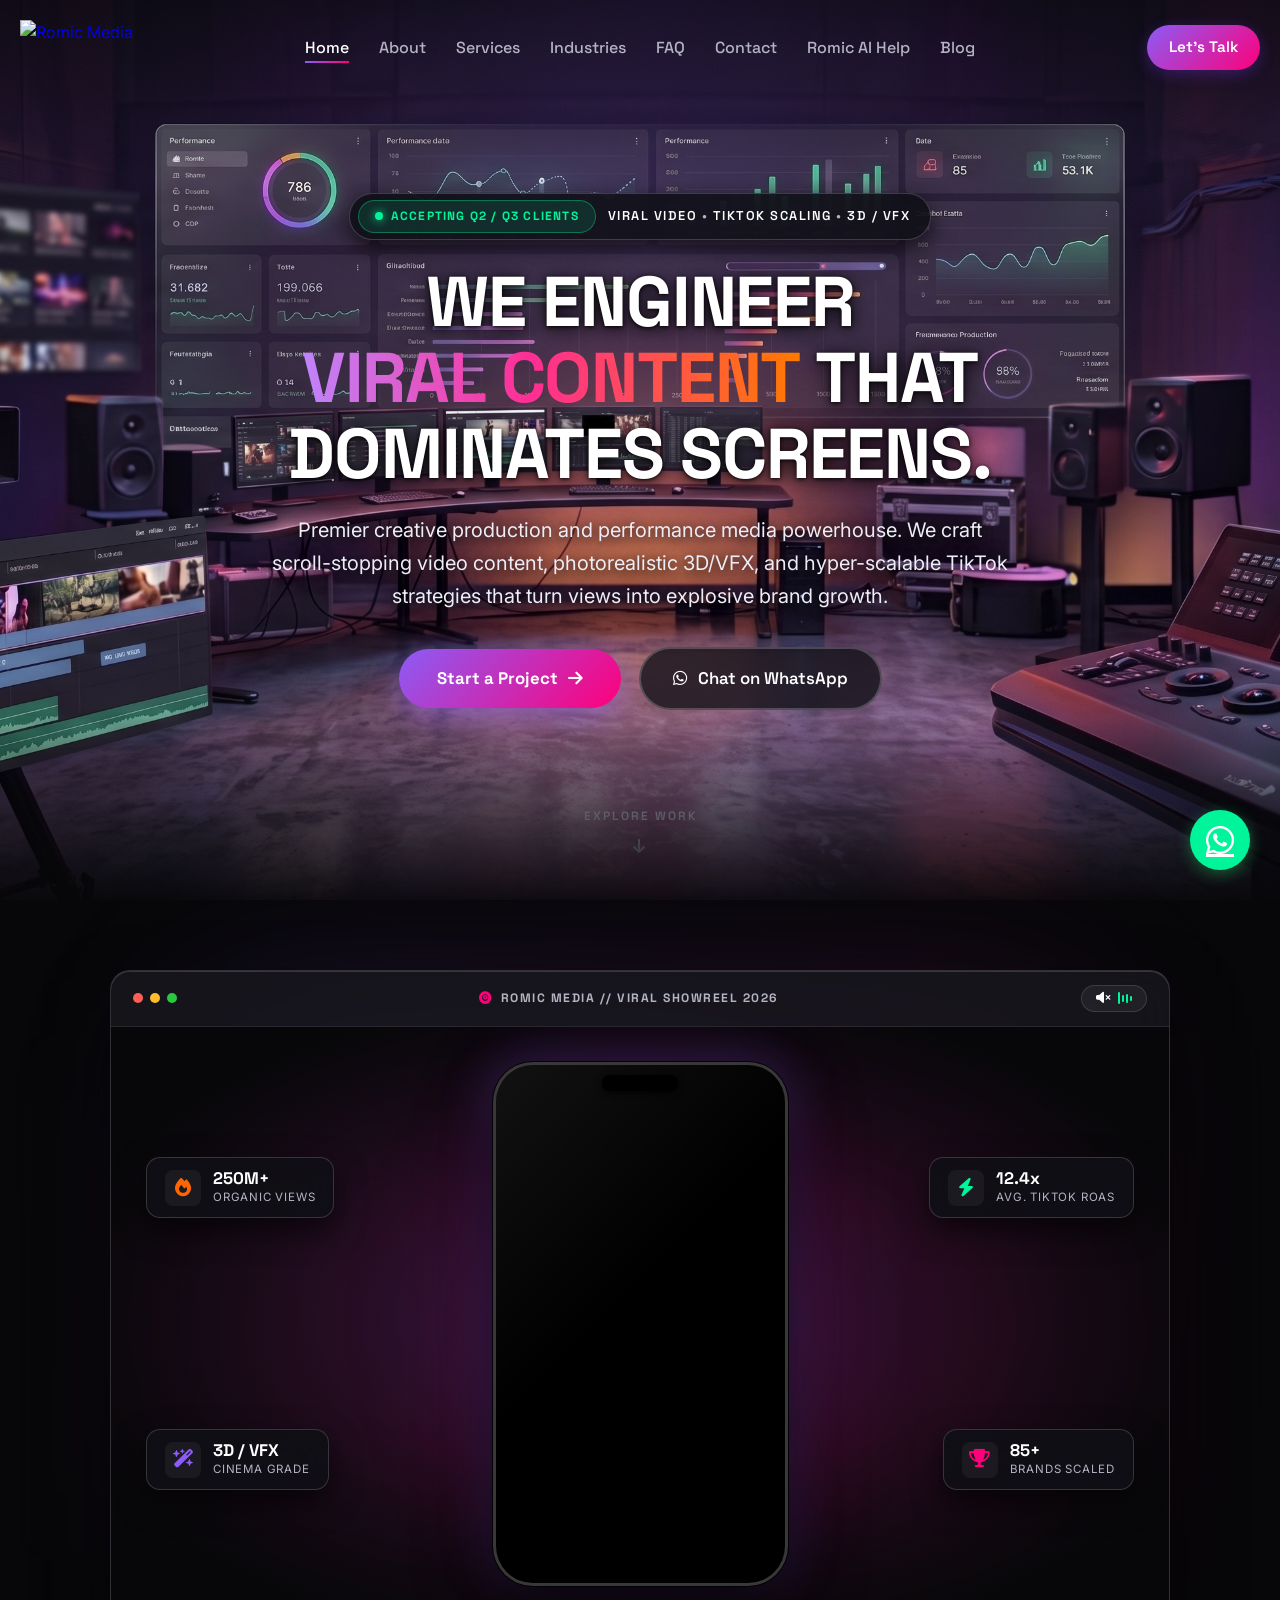
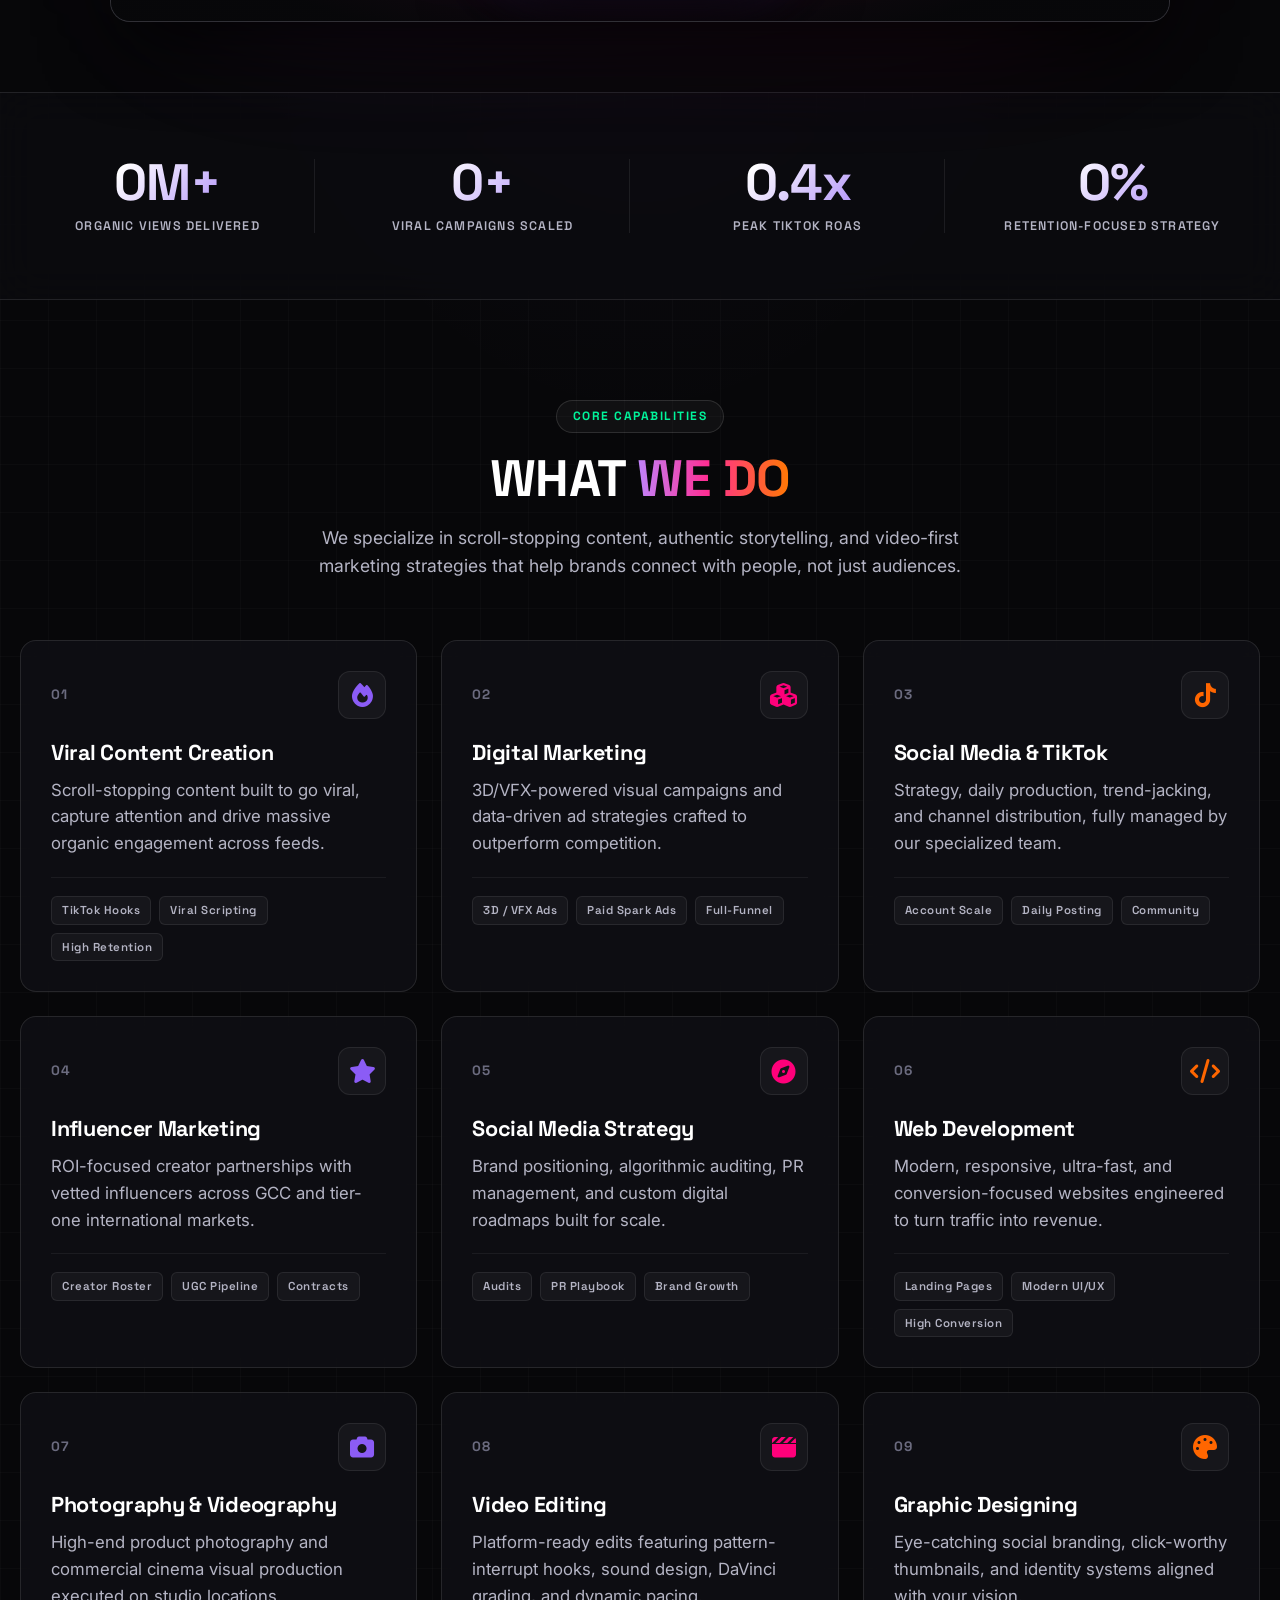
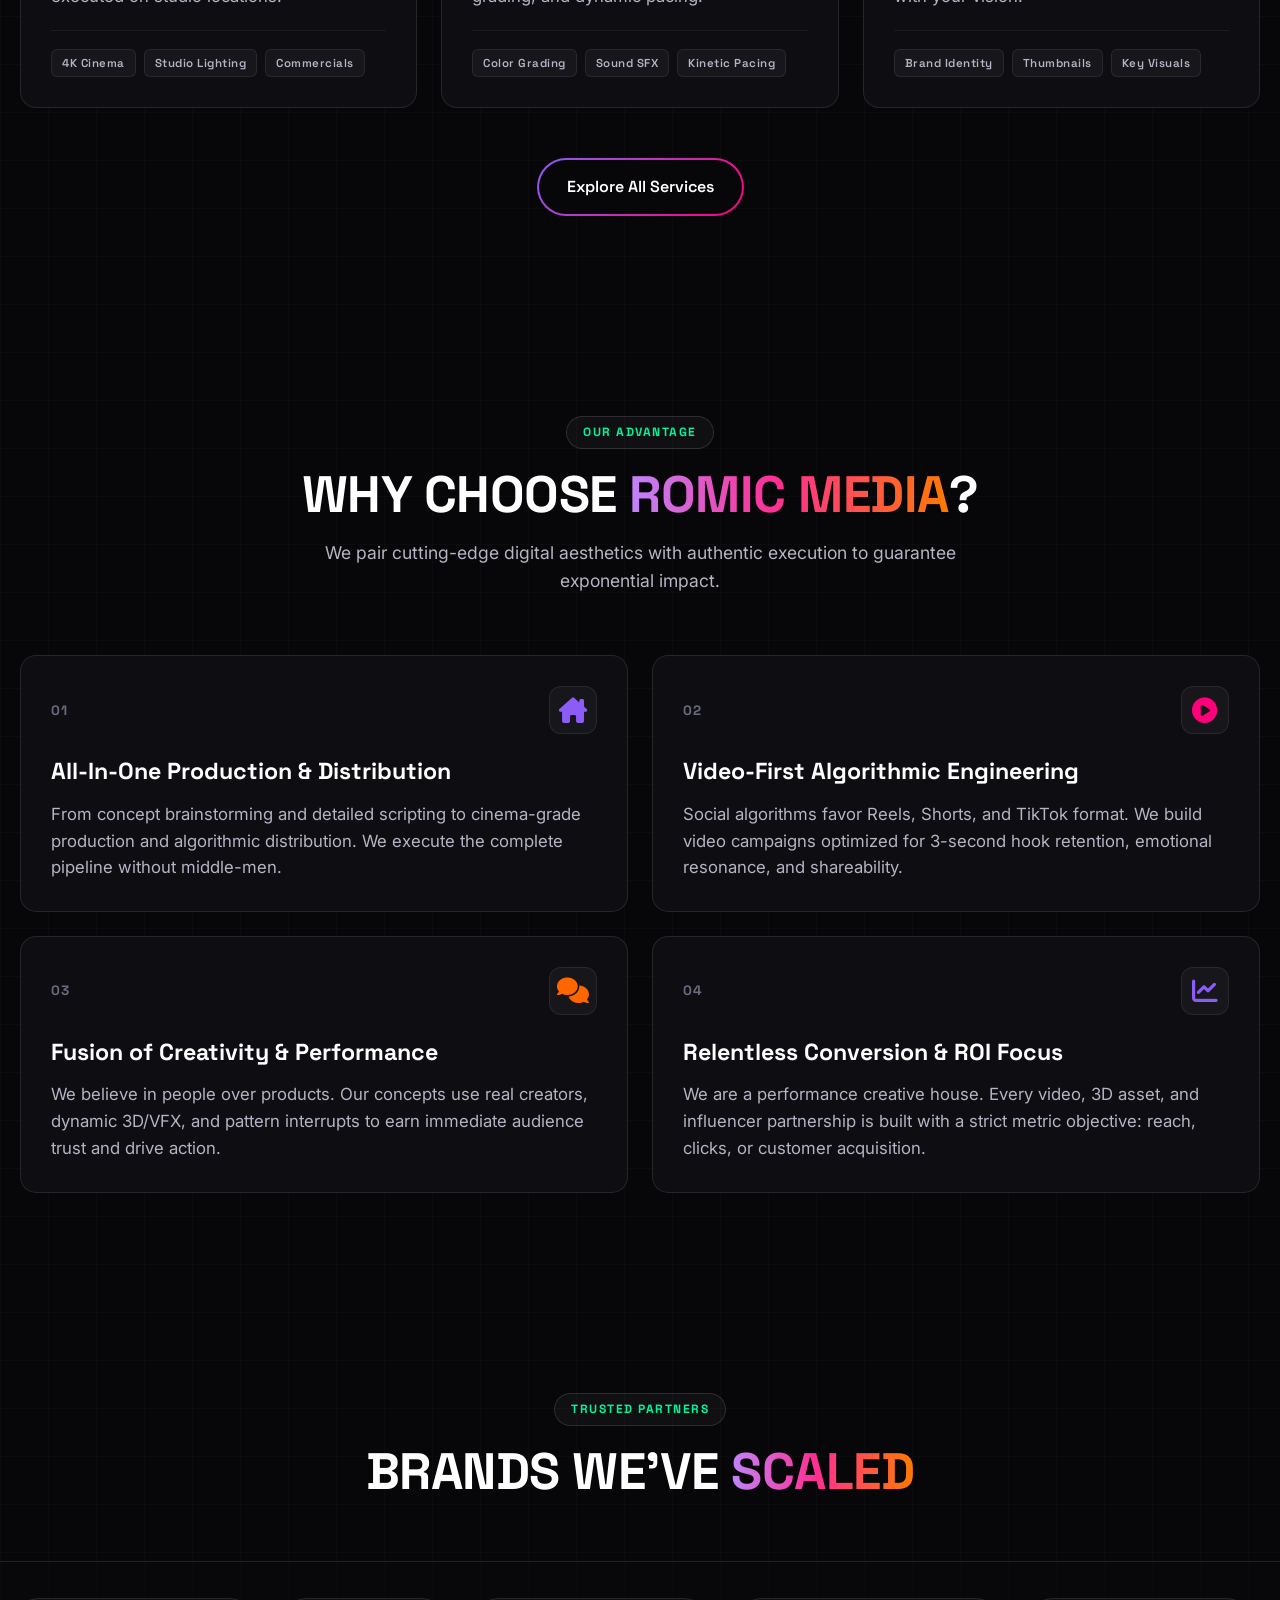
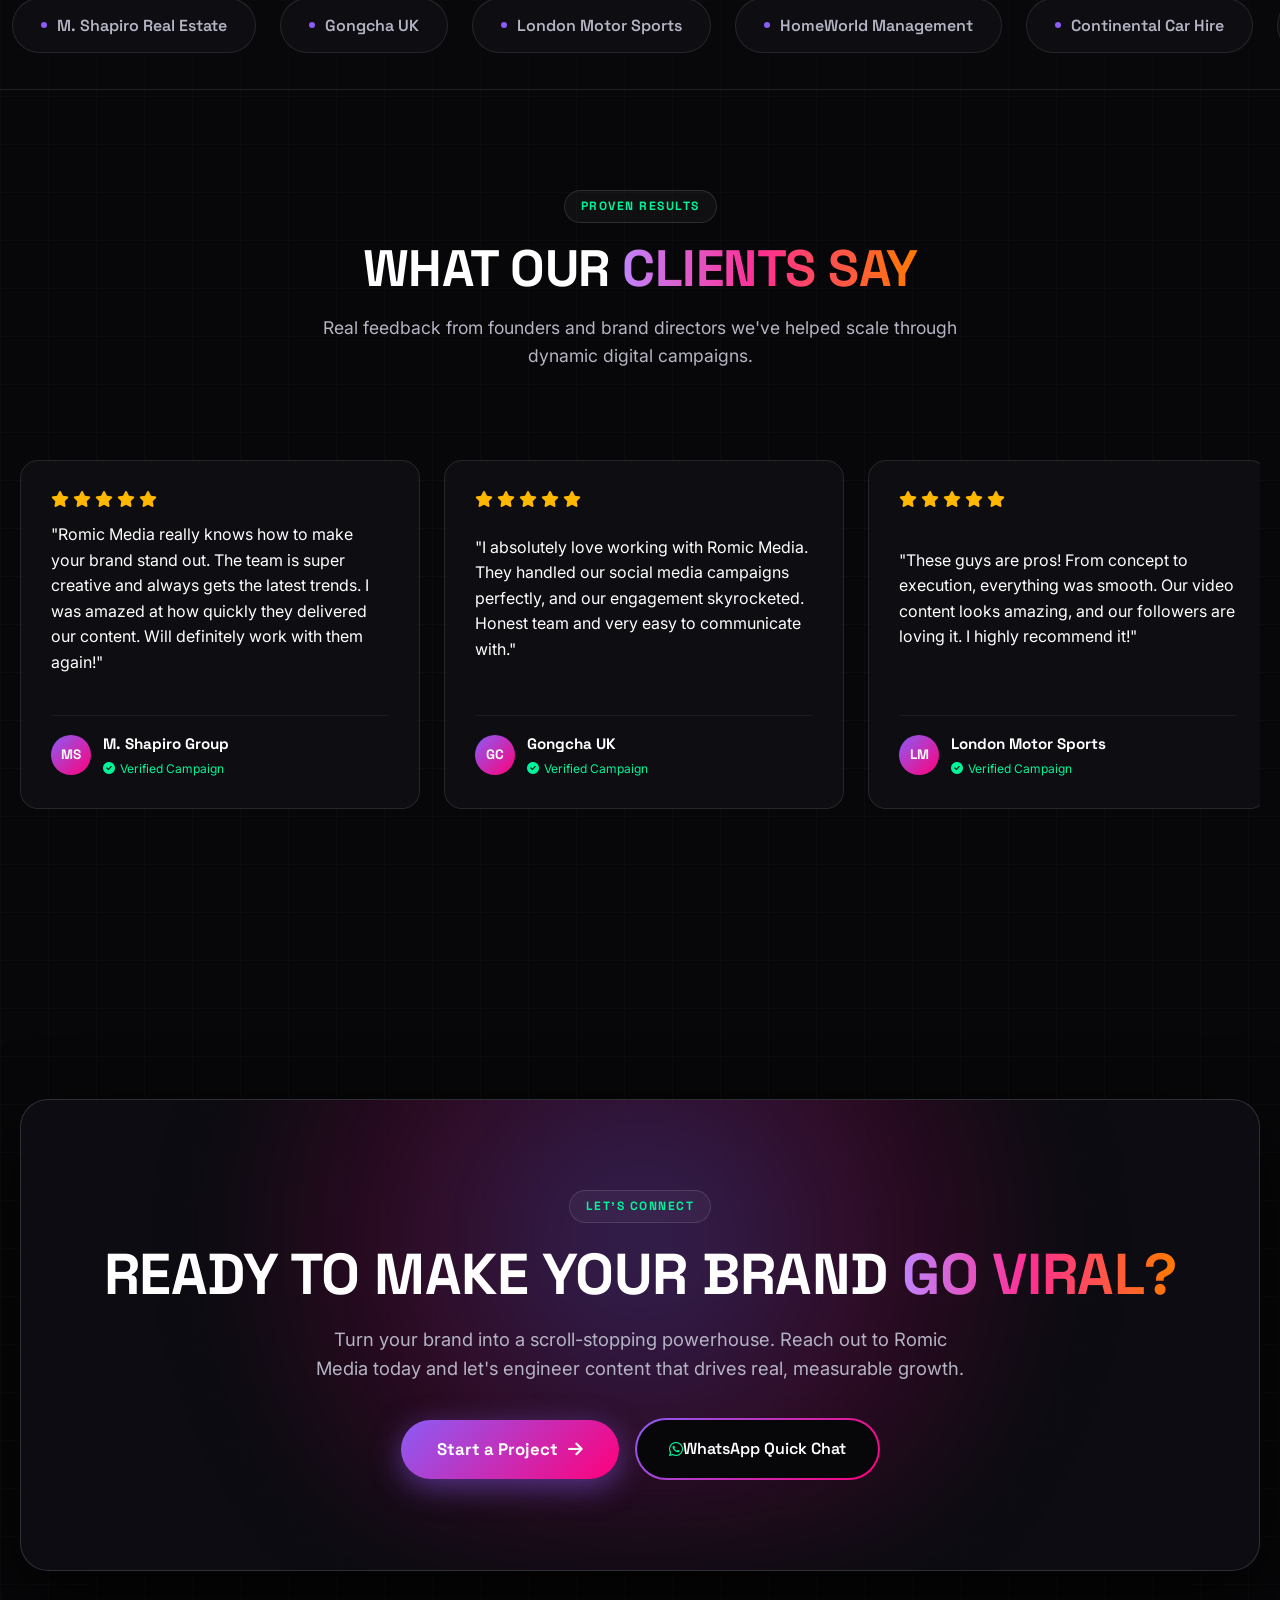
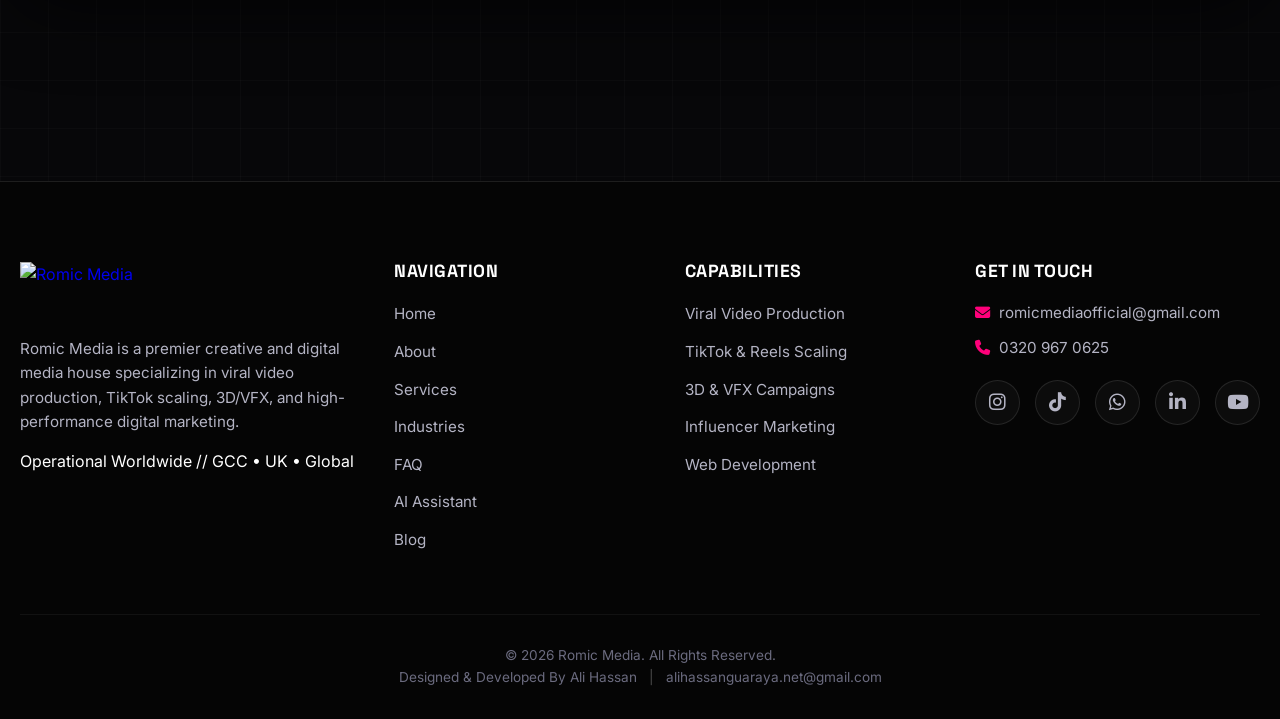
==== commit 542c6c38: "Fix hero gradient text vibrance, remove drop-shadow interference, and finalize hero restyling" ====
--- a/index.html
+++ b/index.html
@@ -88,9 +88,9 @@
 
             <!-- Monumental Headline Matching Reference Layout -->
             <h1 class="hero-title">
-                WE ENGINEER<br>
-                <span class="gradient-text">VIRAL CONTENT</span> THAT<br>
-                DOMINATES SCREENS.
+                <span class="hero-title-white">WE ENGINEER</span><br>
+                <span class="gradient-text">VIRAL CONTENT</span> <span class="hero-title-white">THAT</span><br>
+                <span class="hero-title-white">DOMINATES SCREENS.</span>
             </h1>
 
             <p class="hero-subtitle">
--- a/style.css
+++ b/style.css
@@ -122,12 +122,14 @@
 
 /* Gradient Text Effect */
 .gradient-text {
-    background: linear-gradient(90deg, #B565FF 0%, #FF007A 50%, #FF6600 100%);
+    background: linear-gradient(90deg, #C084FC 0%, #FF2E93 46%, #FF7A00 100%);
     -webkit-background-clip: text;
     -webkit-text-fill-color: transparent;
     background-clip: text;
     display: inline-block;
     text-shadow: none !important;
+    filter: none !important;
+    -webkit-filter: none !important;
 }
 
 p {
@@ -576,7 +578,11 @@
     margin-bottom: 22px;
     text-transform: uppercase;
     color: #FFFFFF;
-    filter: drop-shadow(0 4px 15px rgba(0, 0, 0, 0.65));
+}
+
+.hero-title-white {
+    color: #FFFFFF;
+    text-shadow: 0 3px 18px rgba(0, 0, 0, 0.9), 0 1px 4px rgba(0, 0, 0, 0.95);
 }
 
 .hero-subtitle {
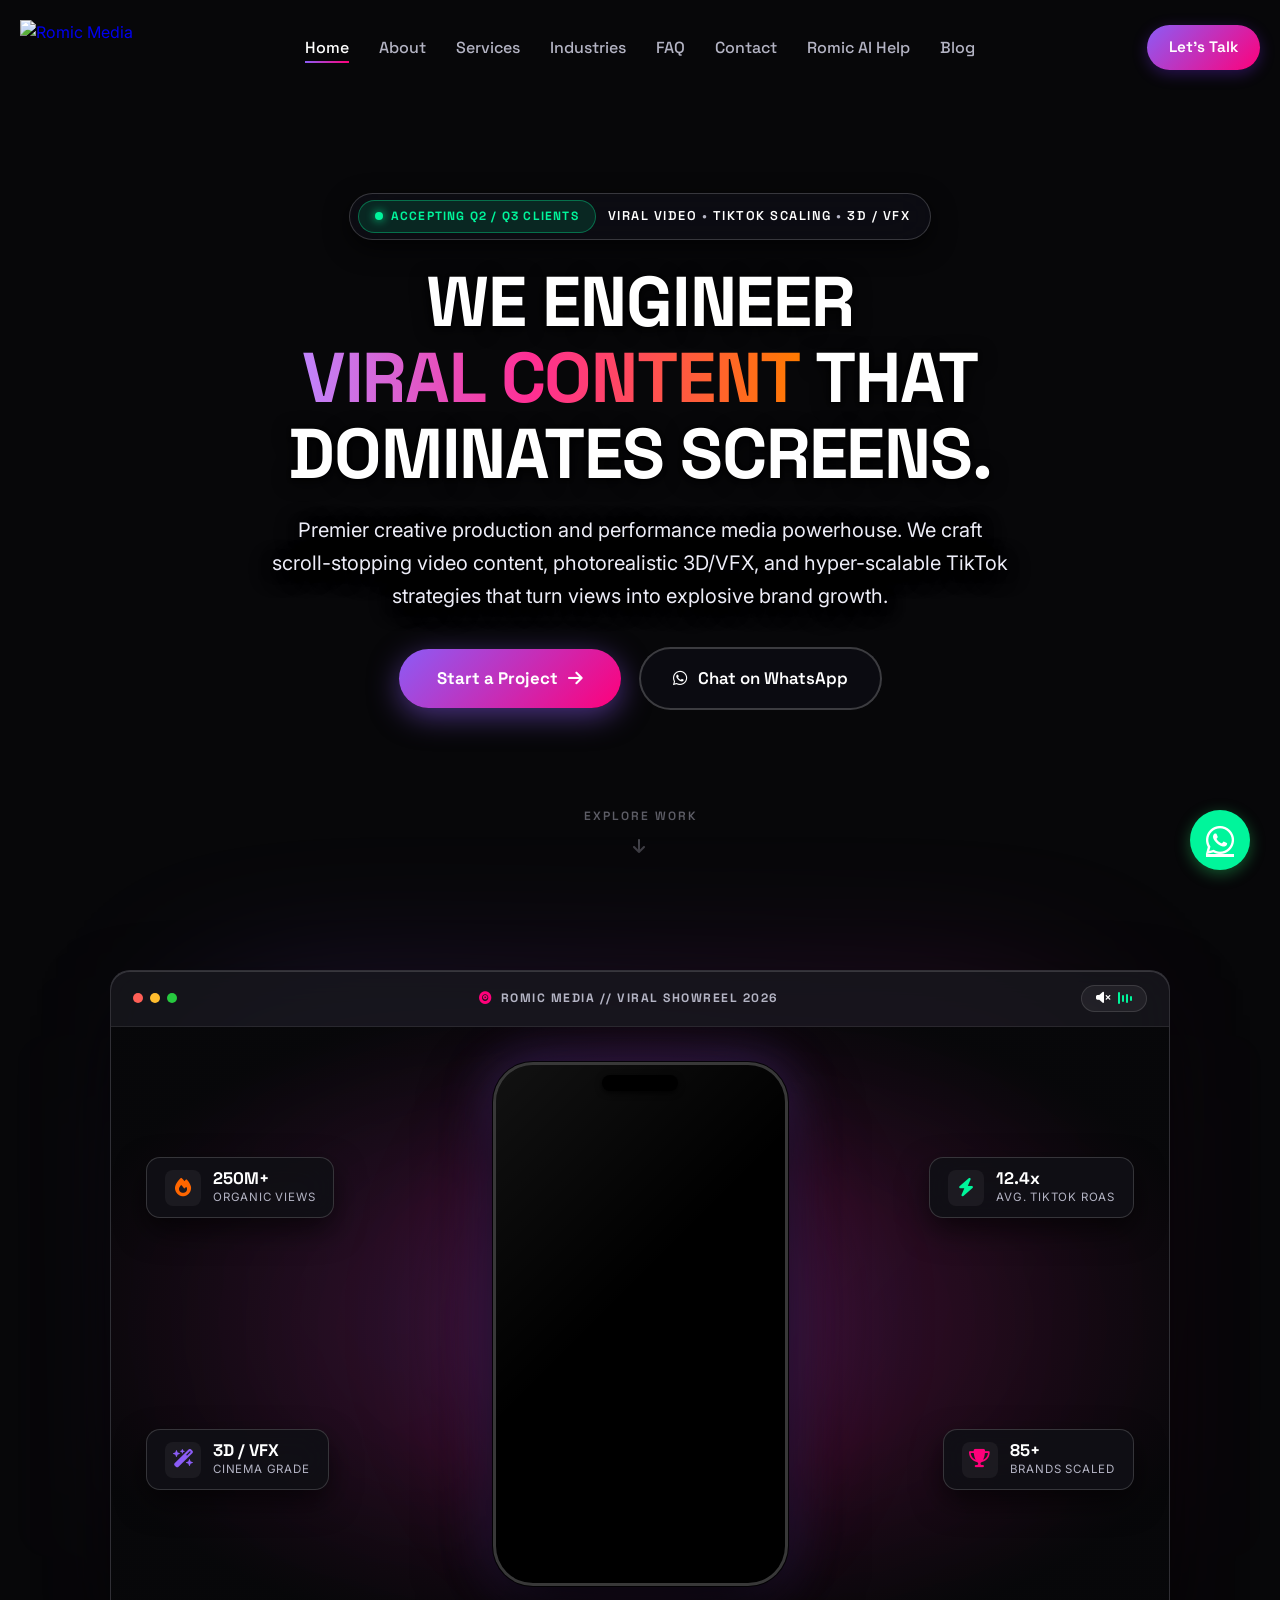
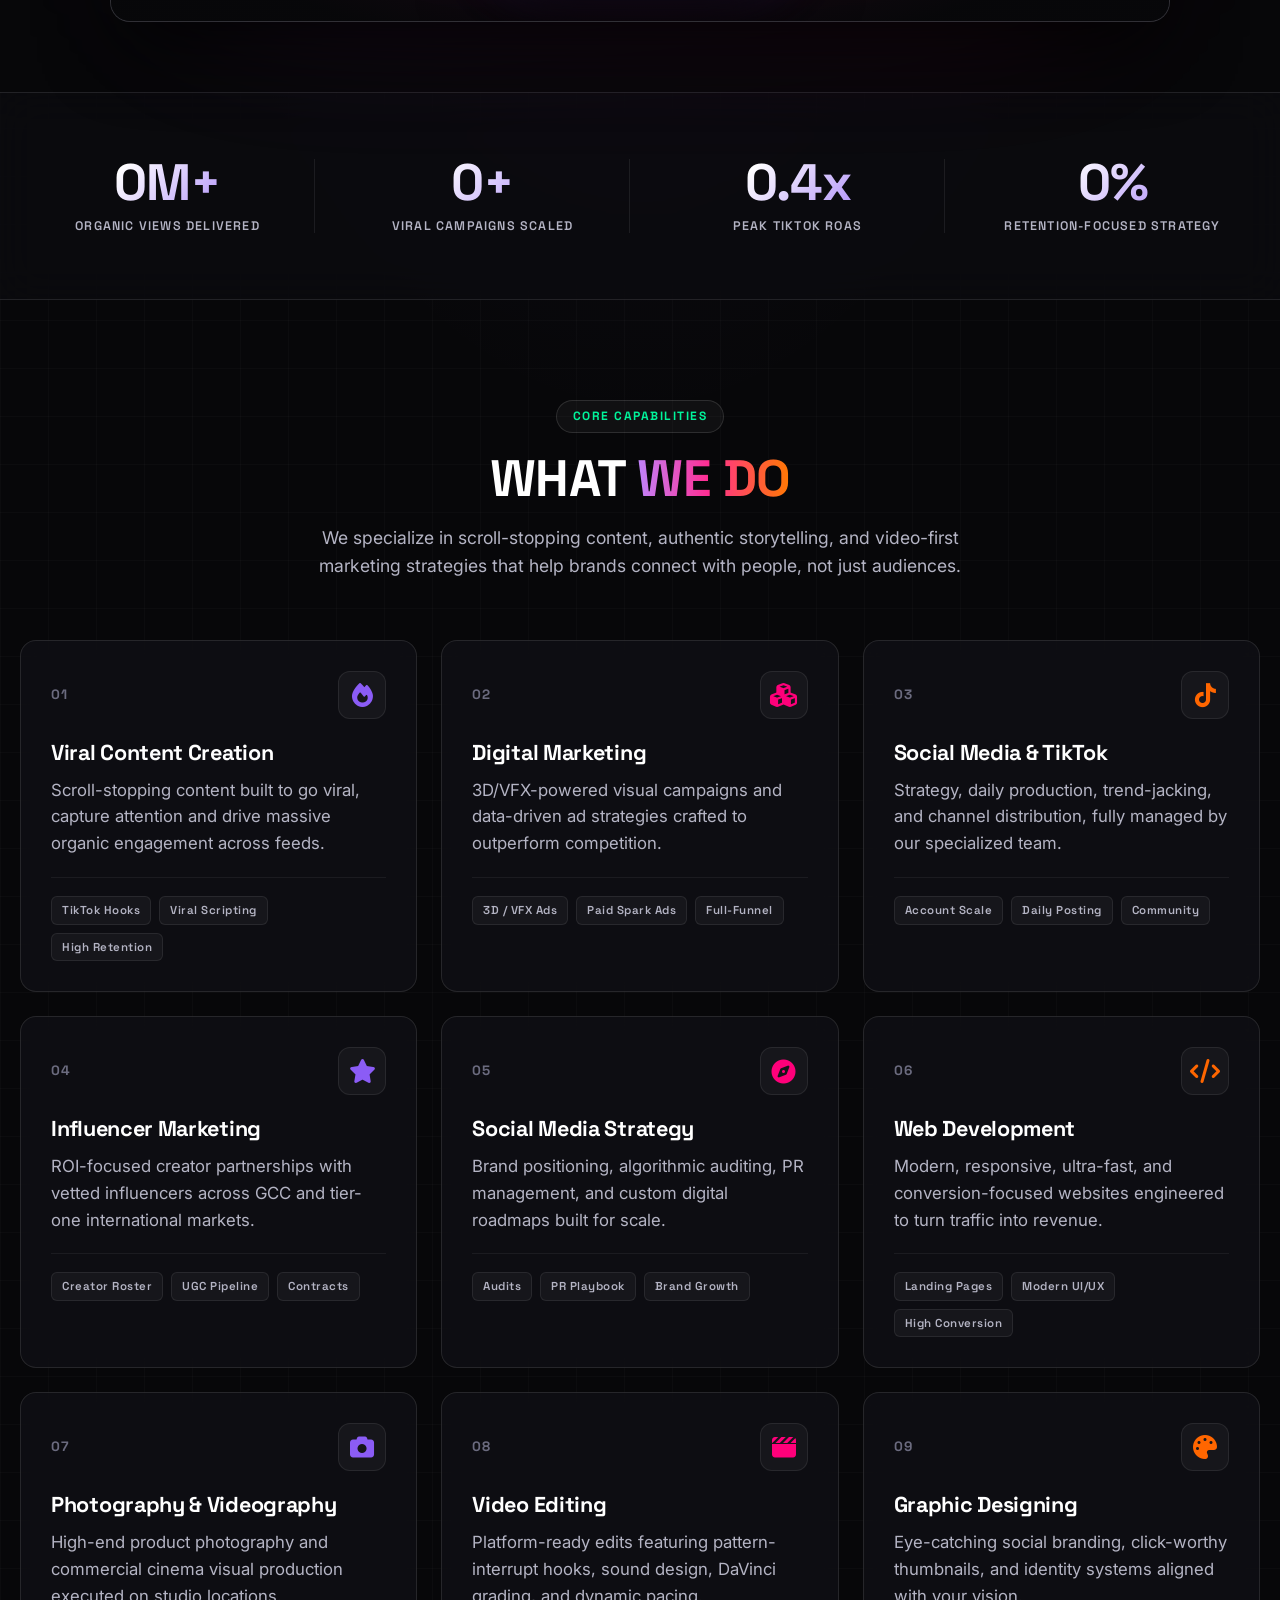
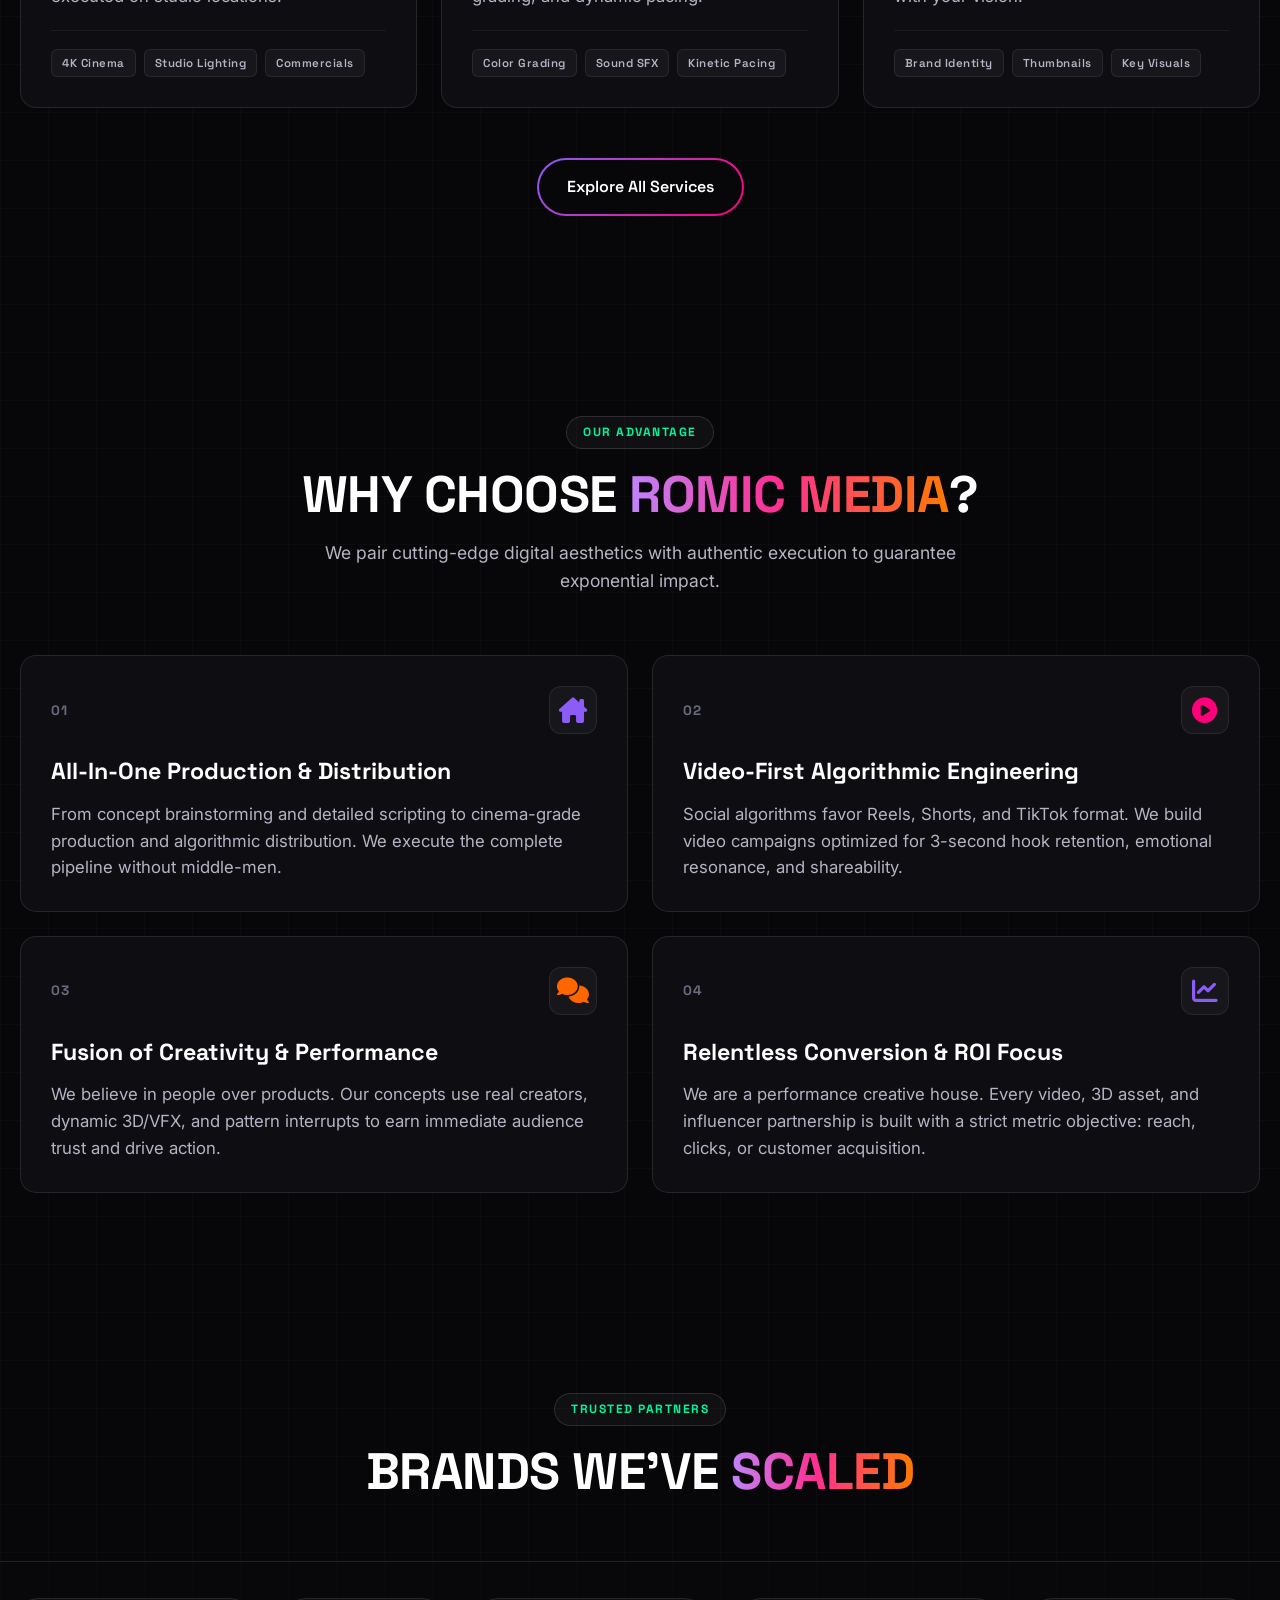
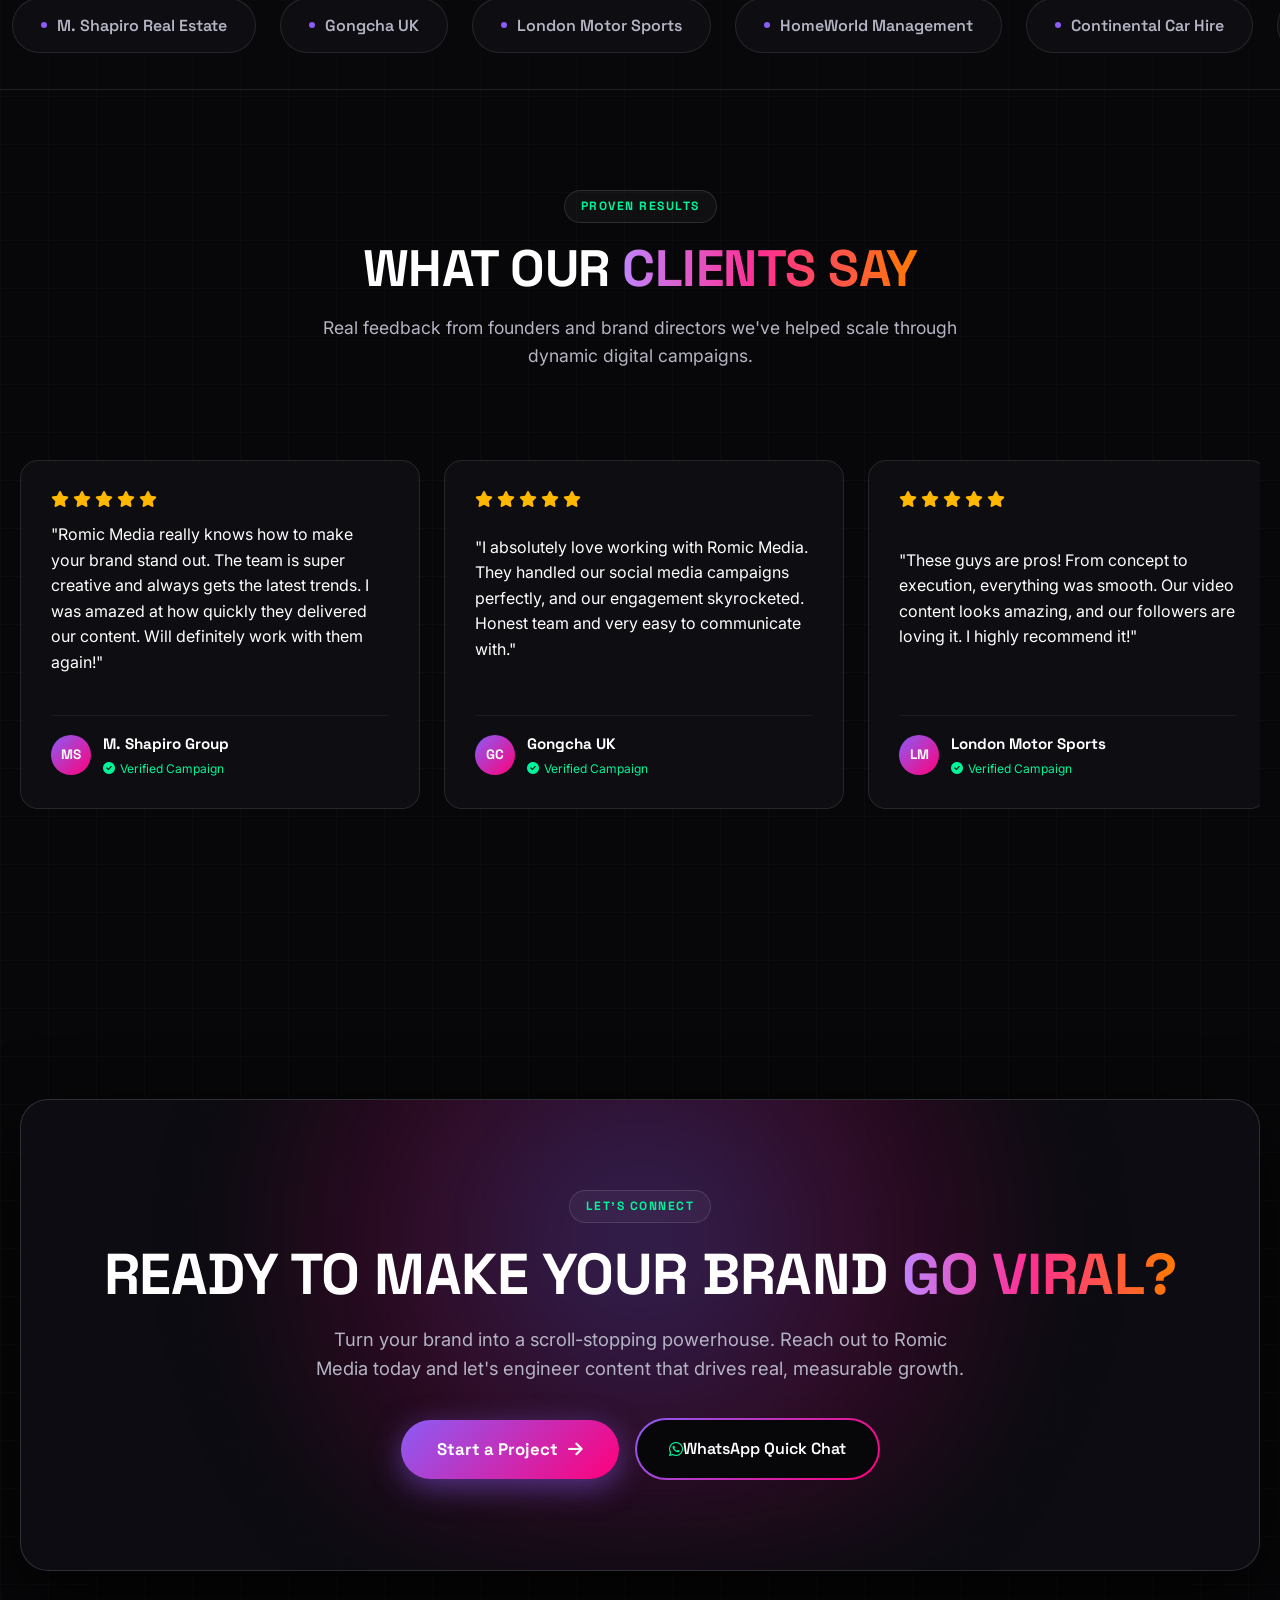
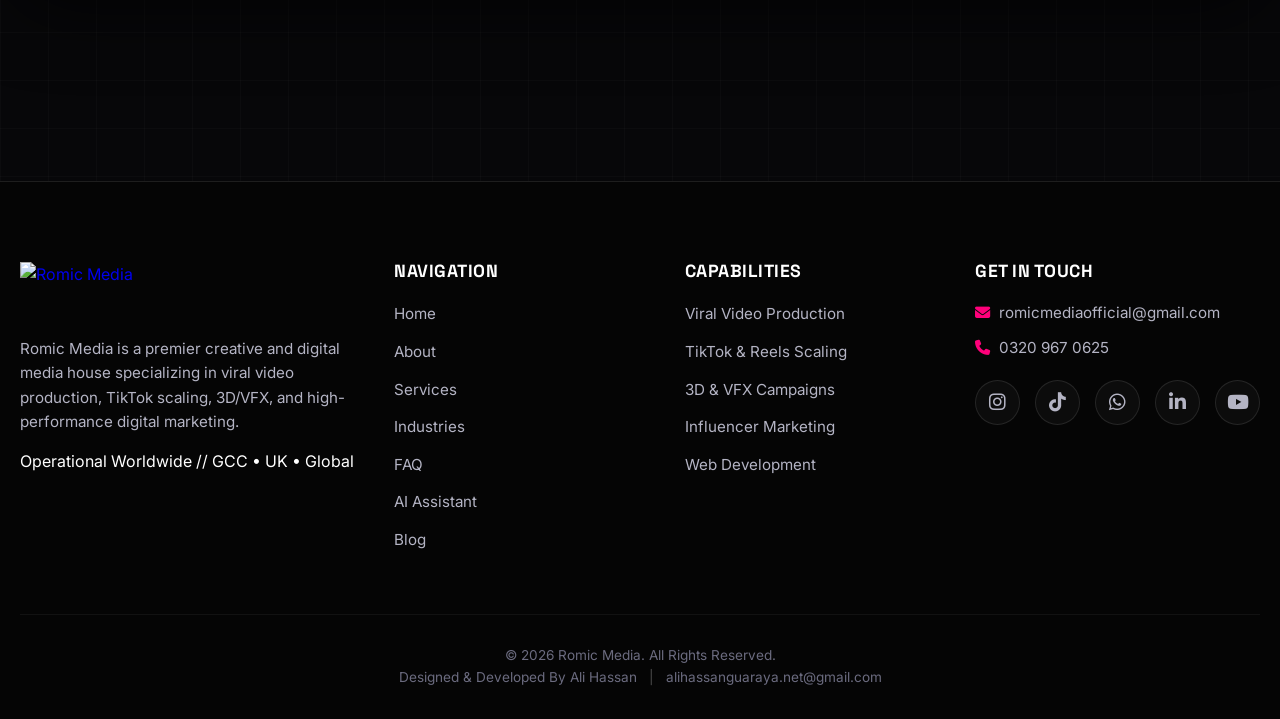
==== commit 936fc2f5: "Update hero background with new studio image and optimize for mobile performance" ====
--- a/index.html
+++ b/index.html
@@ -31,7 +31,10 @@
             window.history.replaceState({ path: cleanUrl }, '', cleanUrl);
         }
     </script>
-    
+
+    <!-- Hero Background High-Priority Preload for Fast Mobile Performance -->
+    <link rel="preload" as="image" href="herobackgroundimage.jpg" fetchpriority="high">
+
     <!-- CSS and FontAwesome Icons -->
     <link rel="stylesheet" href="style.css">
     <link rel="stylesheet" href="https://cdnjs.cloudflare.com/ajax/libs/font-awesome/6.5.1/css/all.min.css">
--- a/style.css
+++ b/style.css
@@ -2209,7 +2209,7 @@
         background-color: #070709;
         background-image: url('herobackgroundimage.jpg');
         background-size: cover;
-        background-position: center 25%;
+        background-position: center center;
         background-repeat: no-repeat;
     }
     
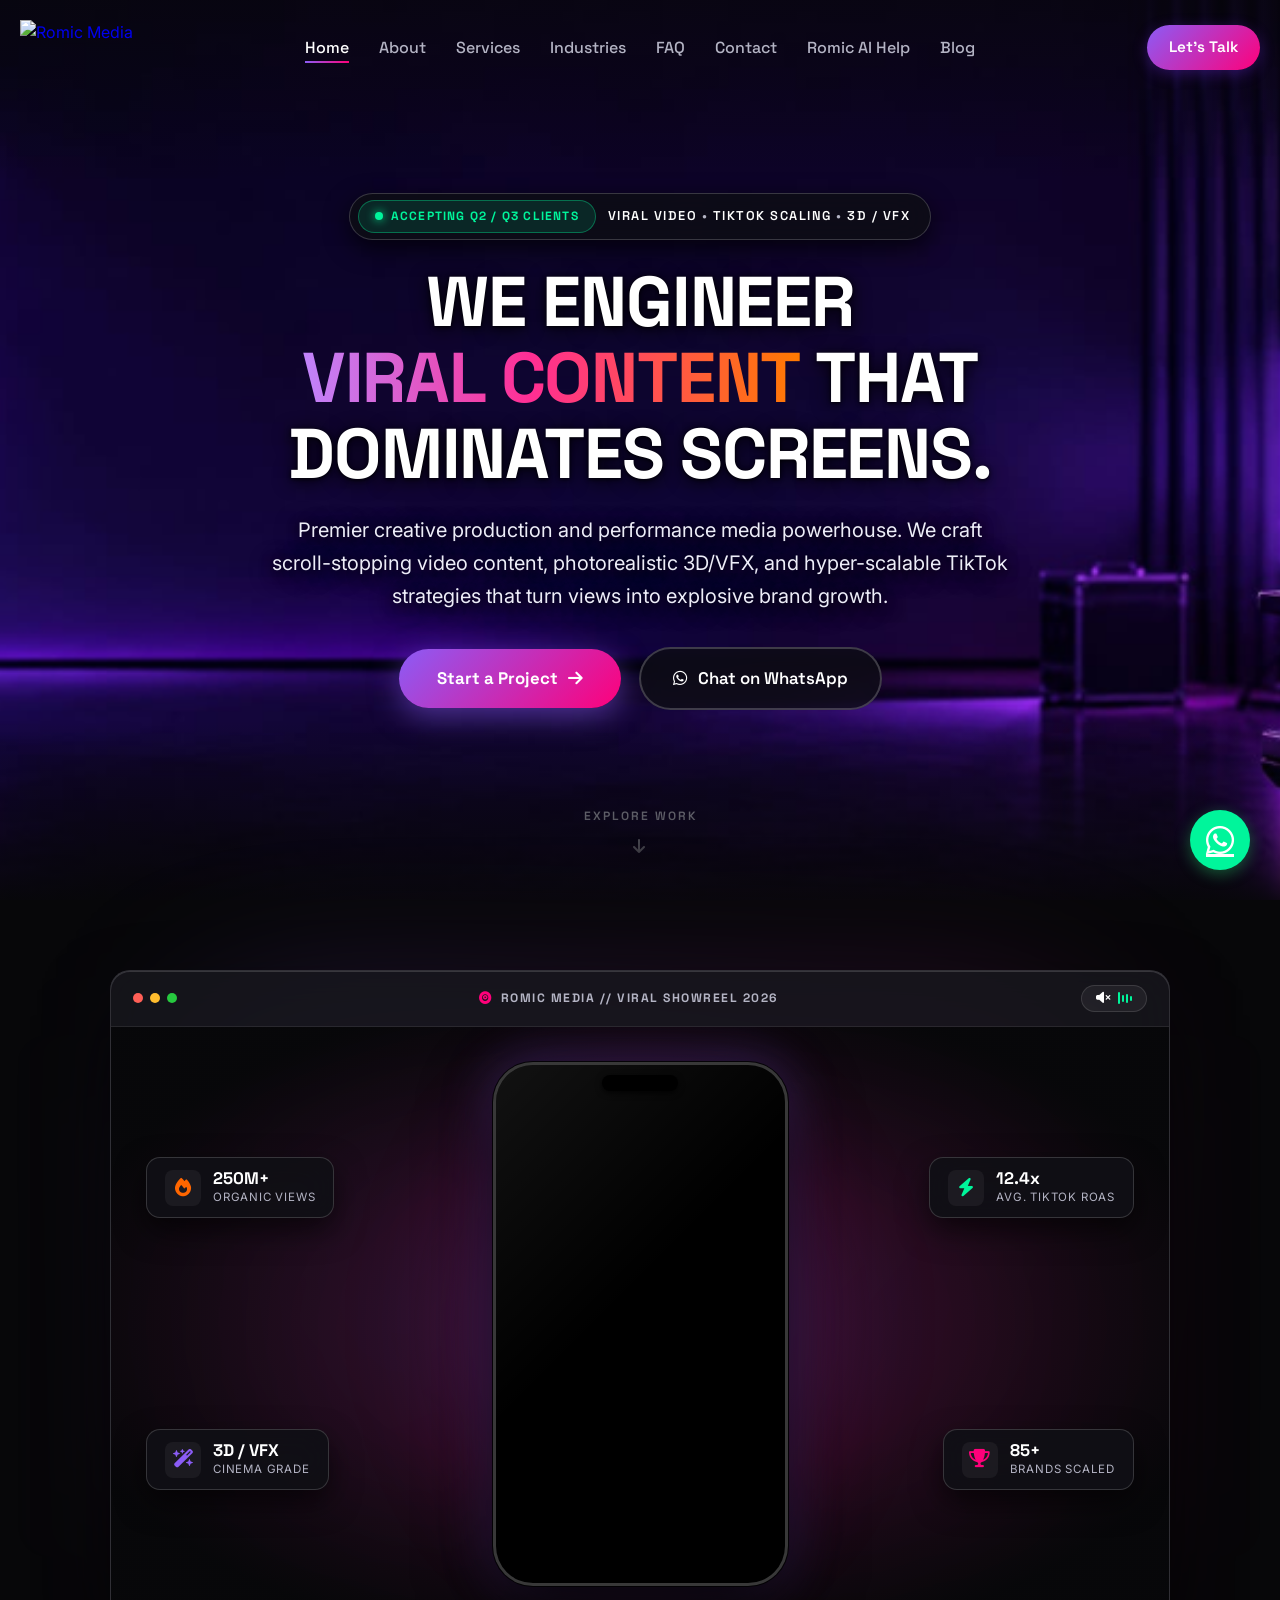
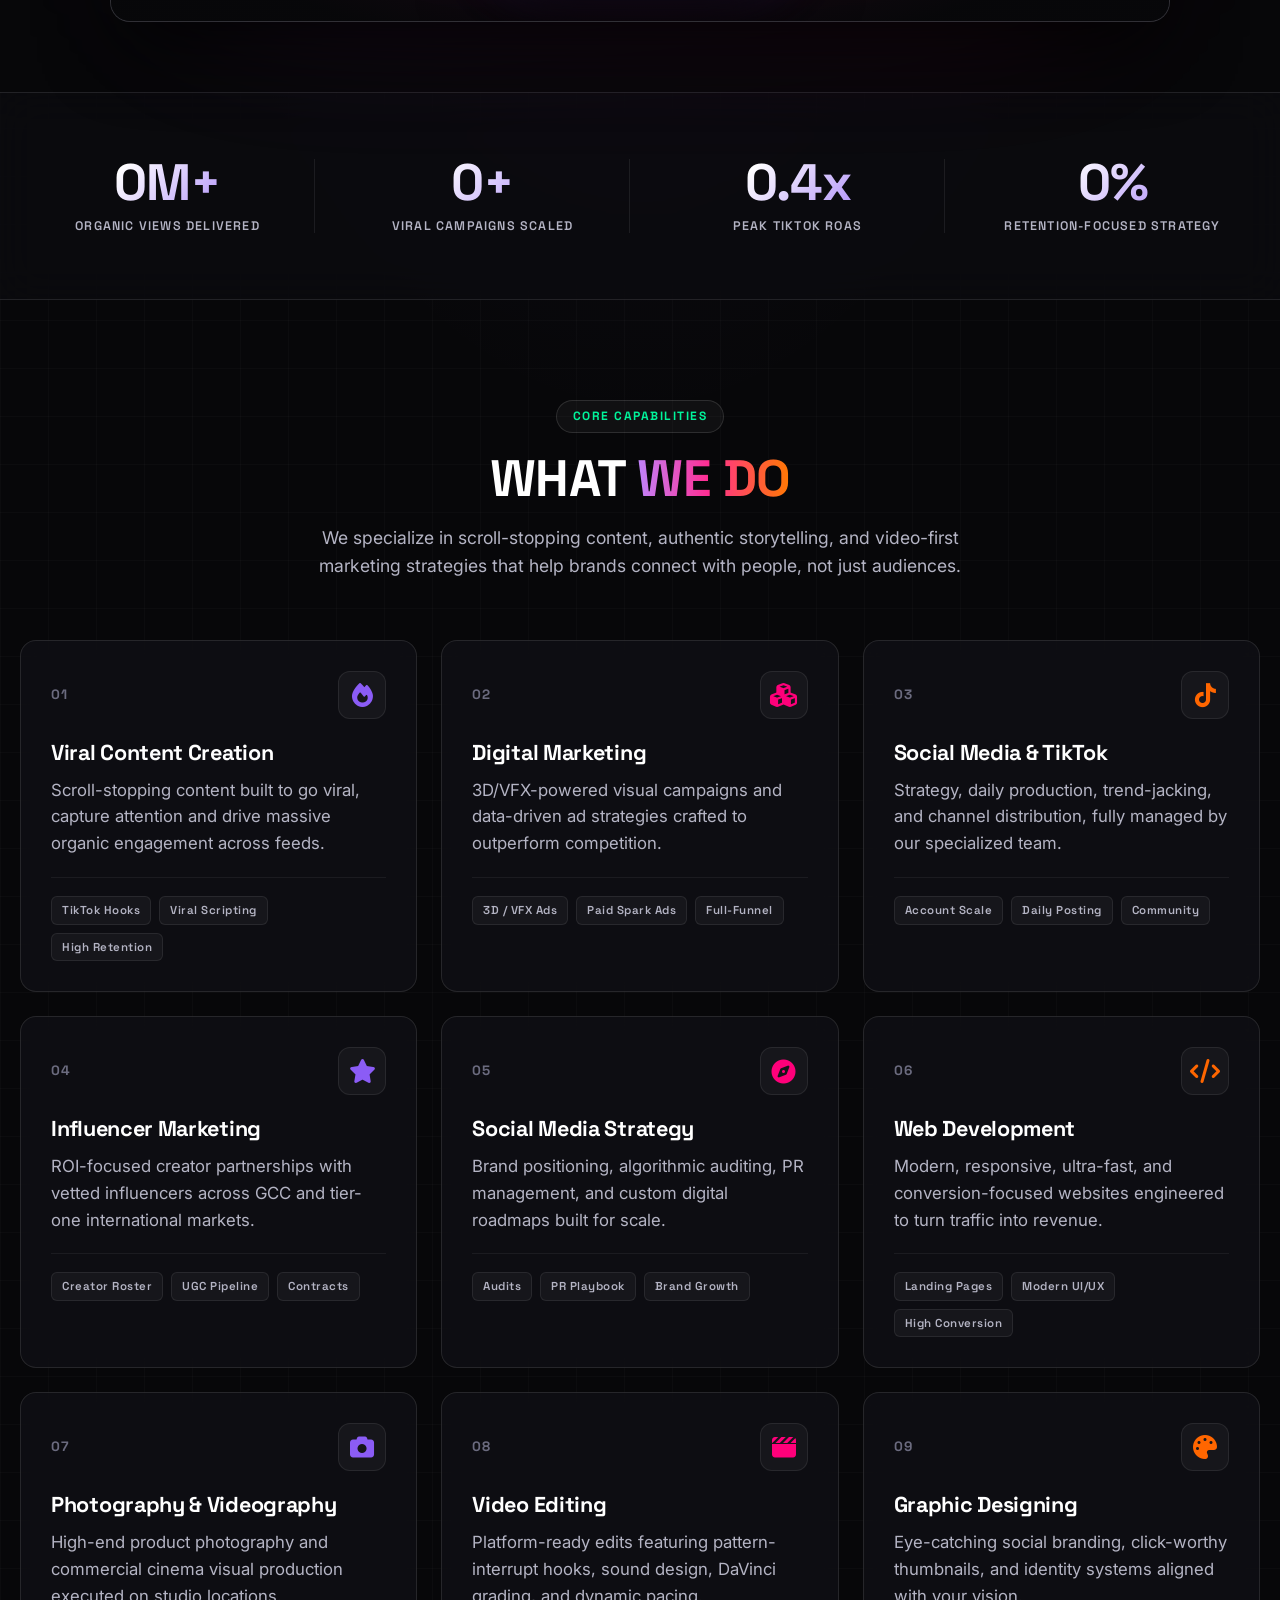
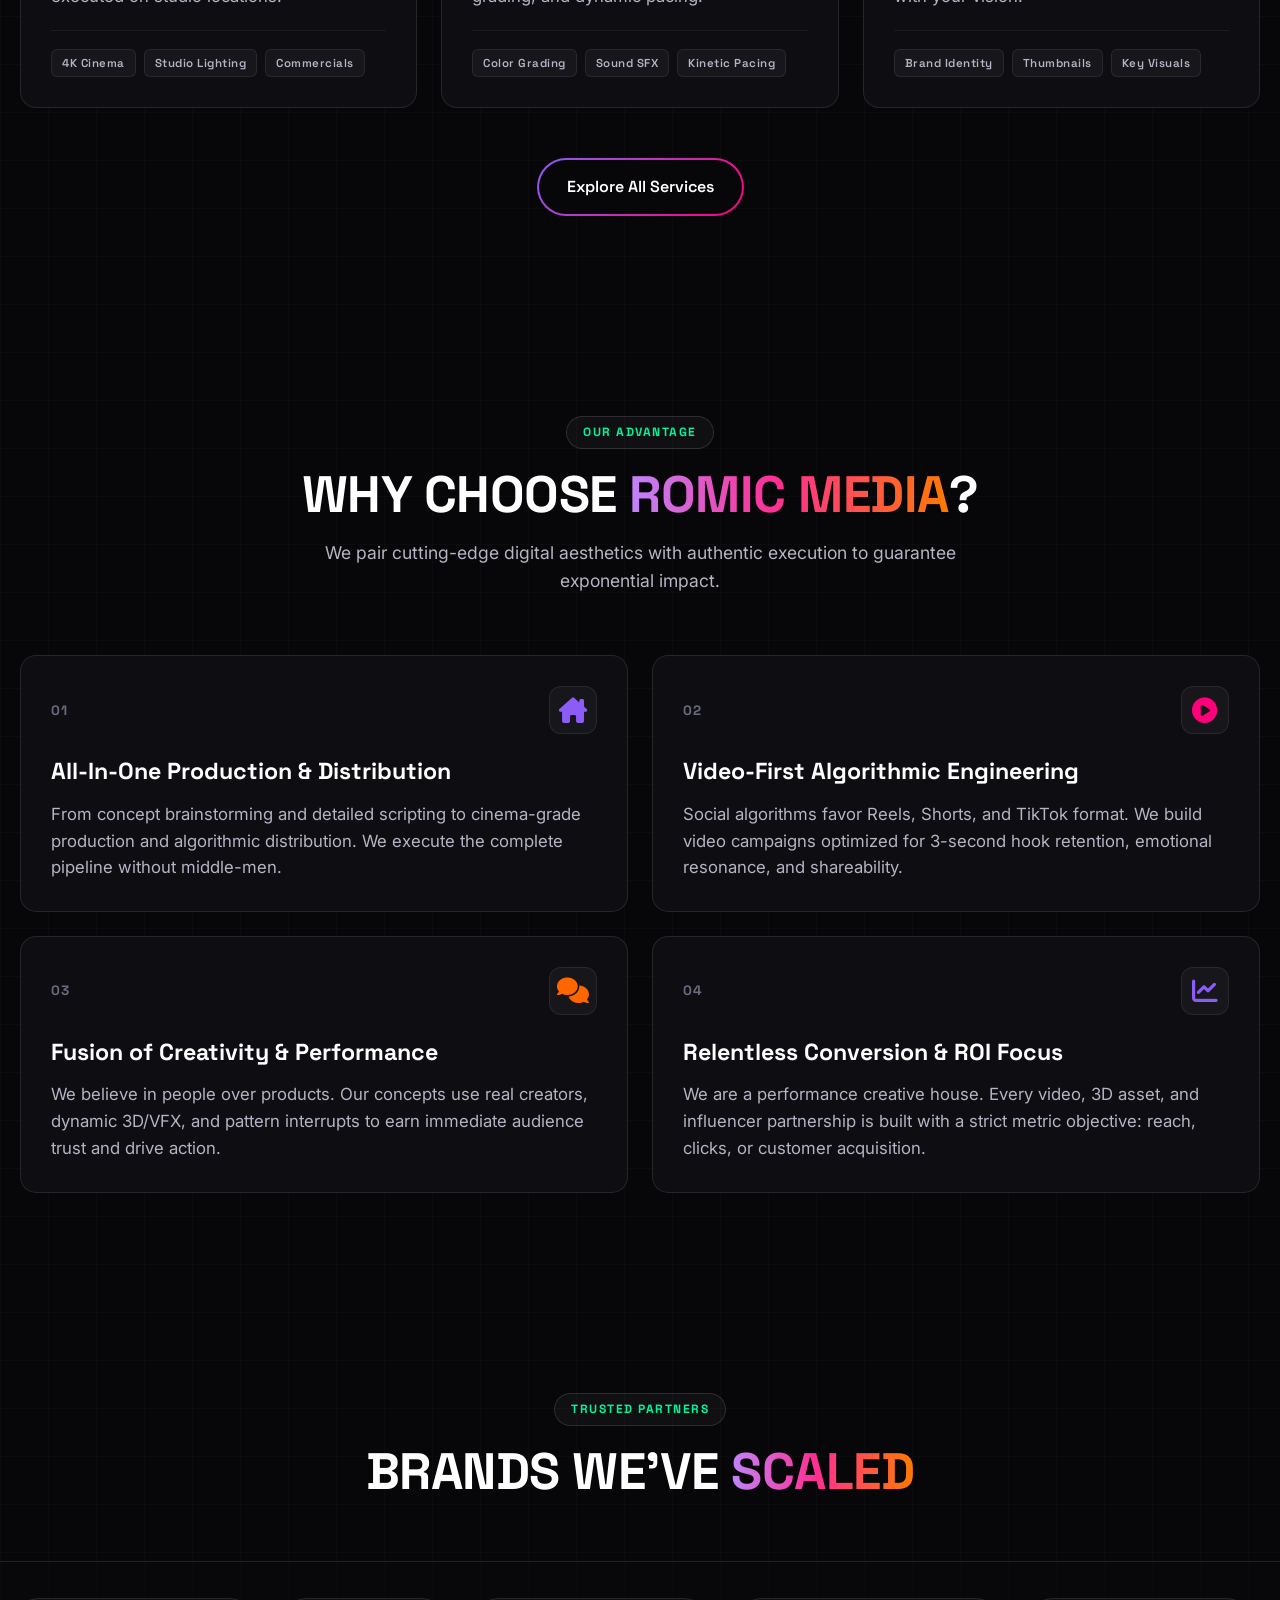
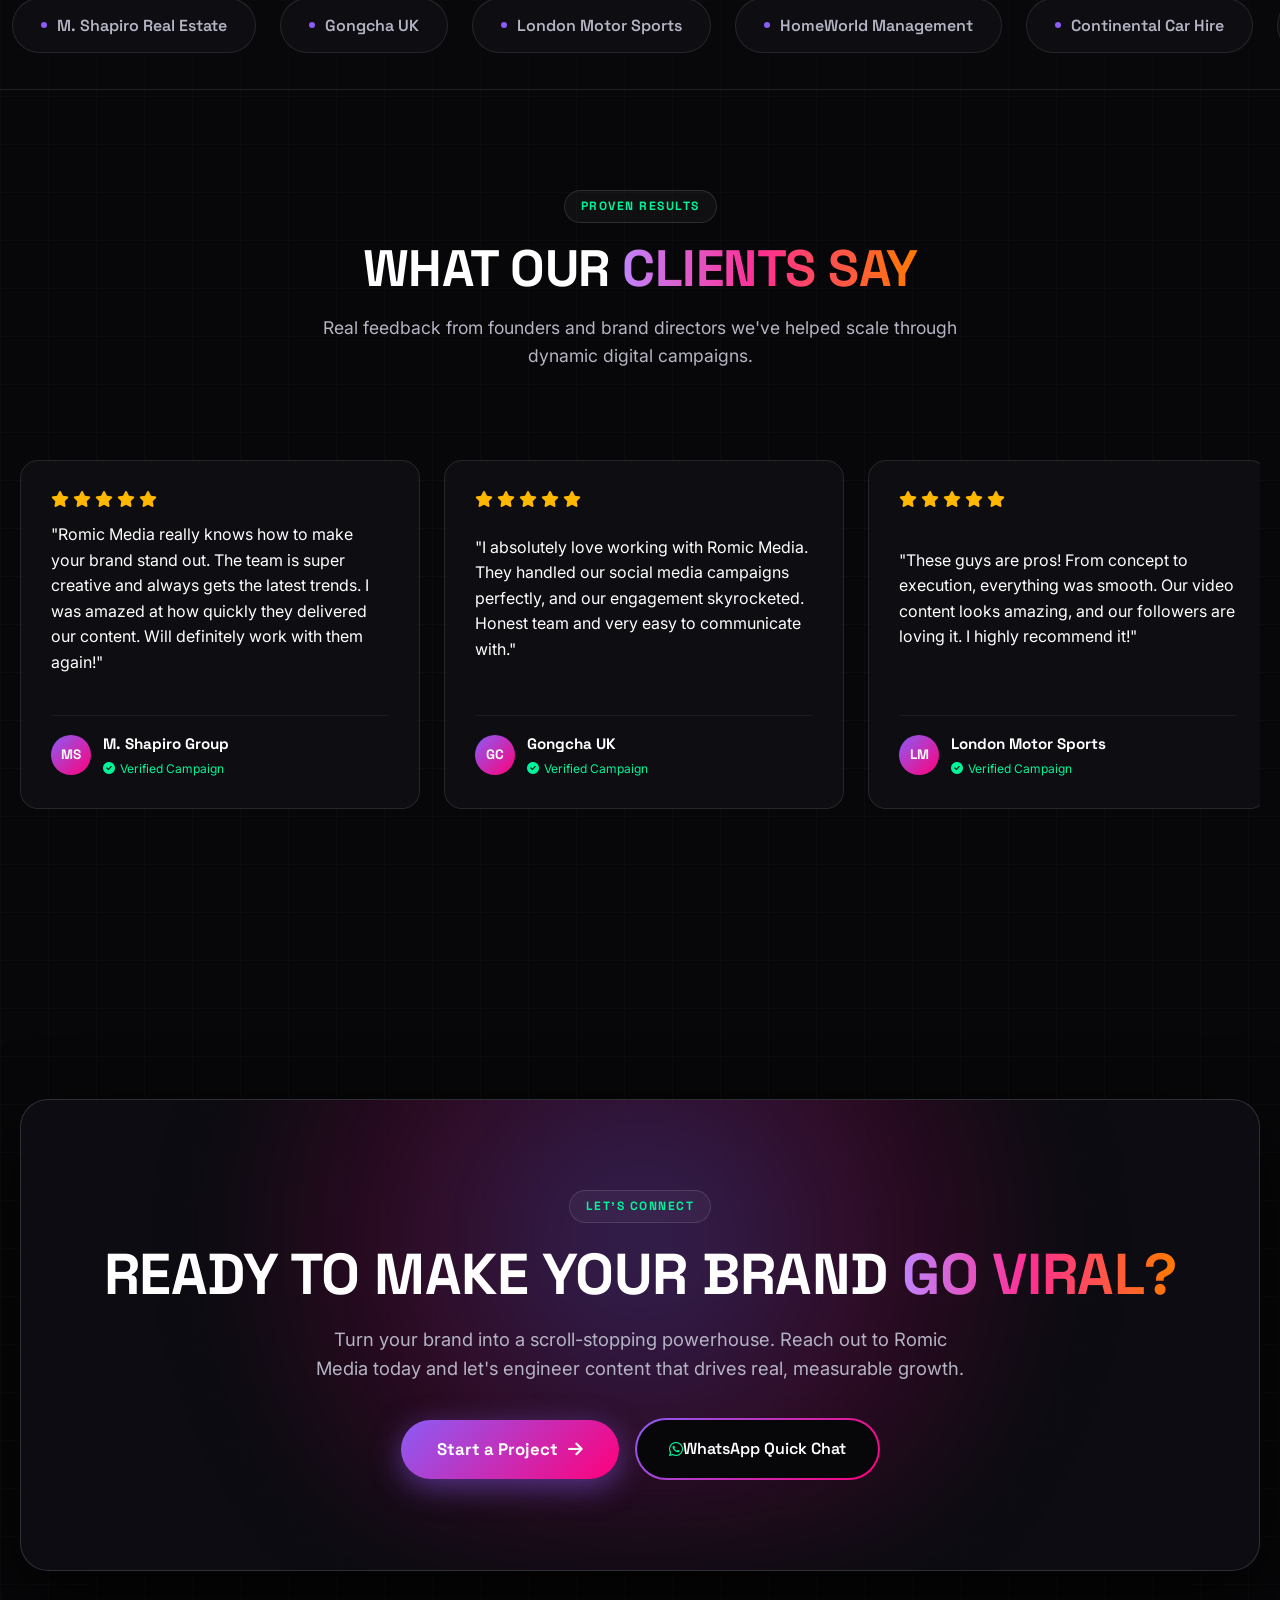
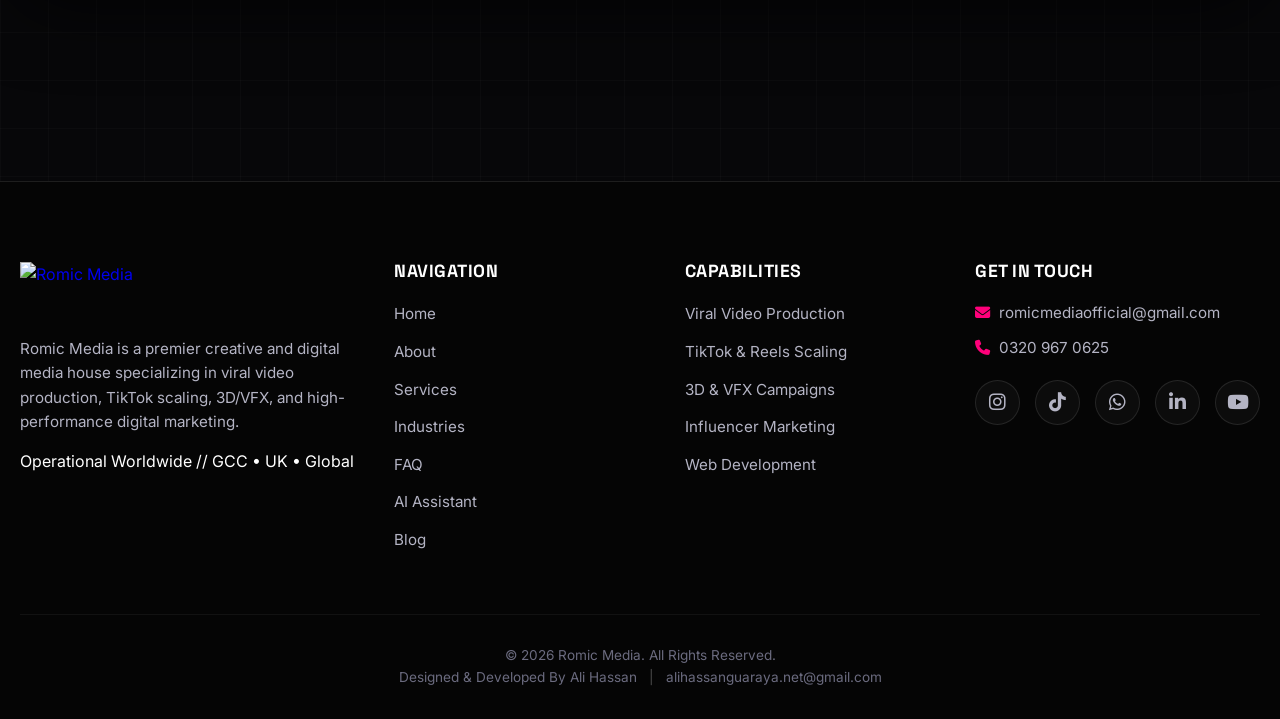
==== commit e7d8b739: "Update hero background to new cinema studio image and optimize mobile positioning and preload" ====
--- a/index.html
+++ b/index.html
@@ -33,7 +33,7 @@
     </script>
 
     <!-- Hero Background High-Priority Preload for Fast Mobile Performance -->
-    <link rel="preload" as="image" href="herobackgroundimage.jpg" fetchpriority="high">
+    <link rel="preload" as="image" href="herobackgroundimage.jpeg" fetchpriority="high">
 
     <!-- CSS and FontAwesome Icons -->
     <link rel="stylesheet" href="style.css">
--- a/style.css
+++ b/style.css
@@ -485,7 +485,7 @@
     justify-content: center;
     padding: 110px 24px 40px 24px;
     background-color: #070709;
-    background-image: url('herobackgroundimage.jpg');
+    background-image: url('herobackgroundimage.jpeg');
     background-size: cover;
     background-position: center center;
     background-repeat: no-repeat;
@@ -2207,7 +2207,7 @@
         min-height: 100svh;
         padding: 95px 16px 35px 16px;
         background-color: #070709;
-        background-image: url('herobackgroundimage.jpg');
+        background-image: url('herobackgroundimage.jpeg');
         background-size: cover;
         background-position: center center;
         background-repeat: no-repeat;
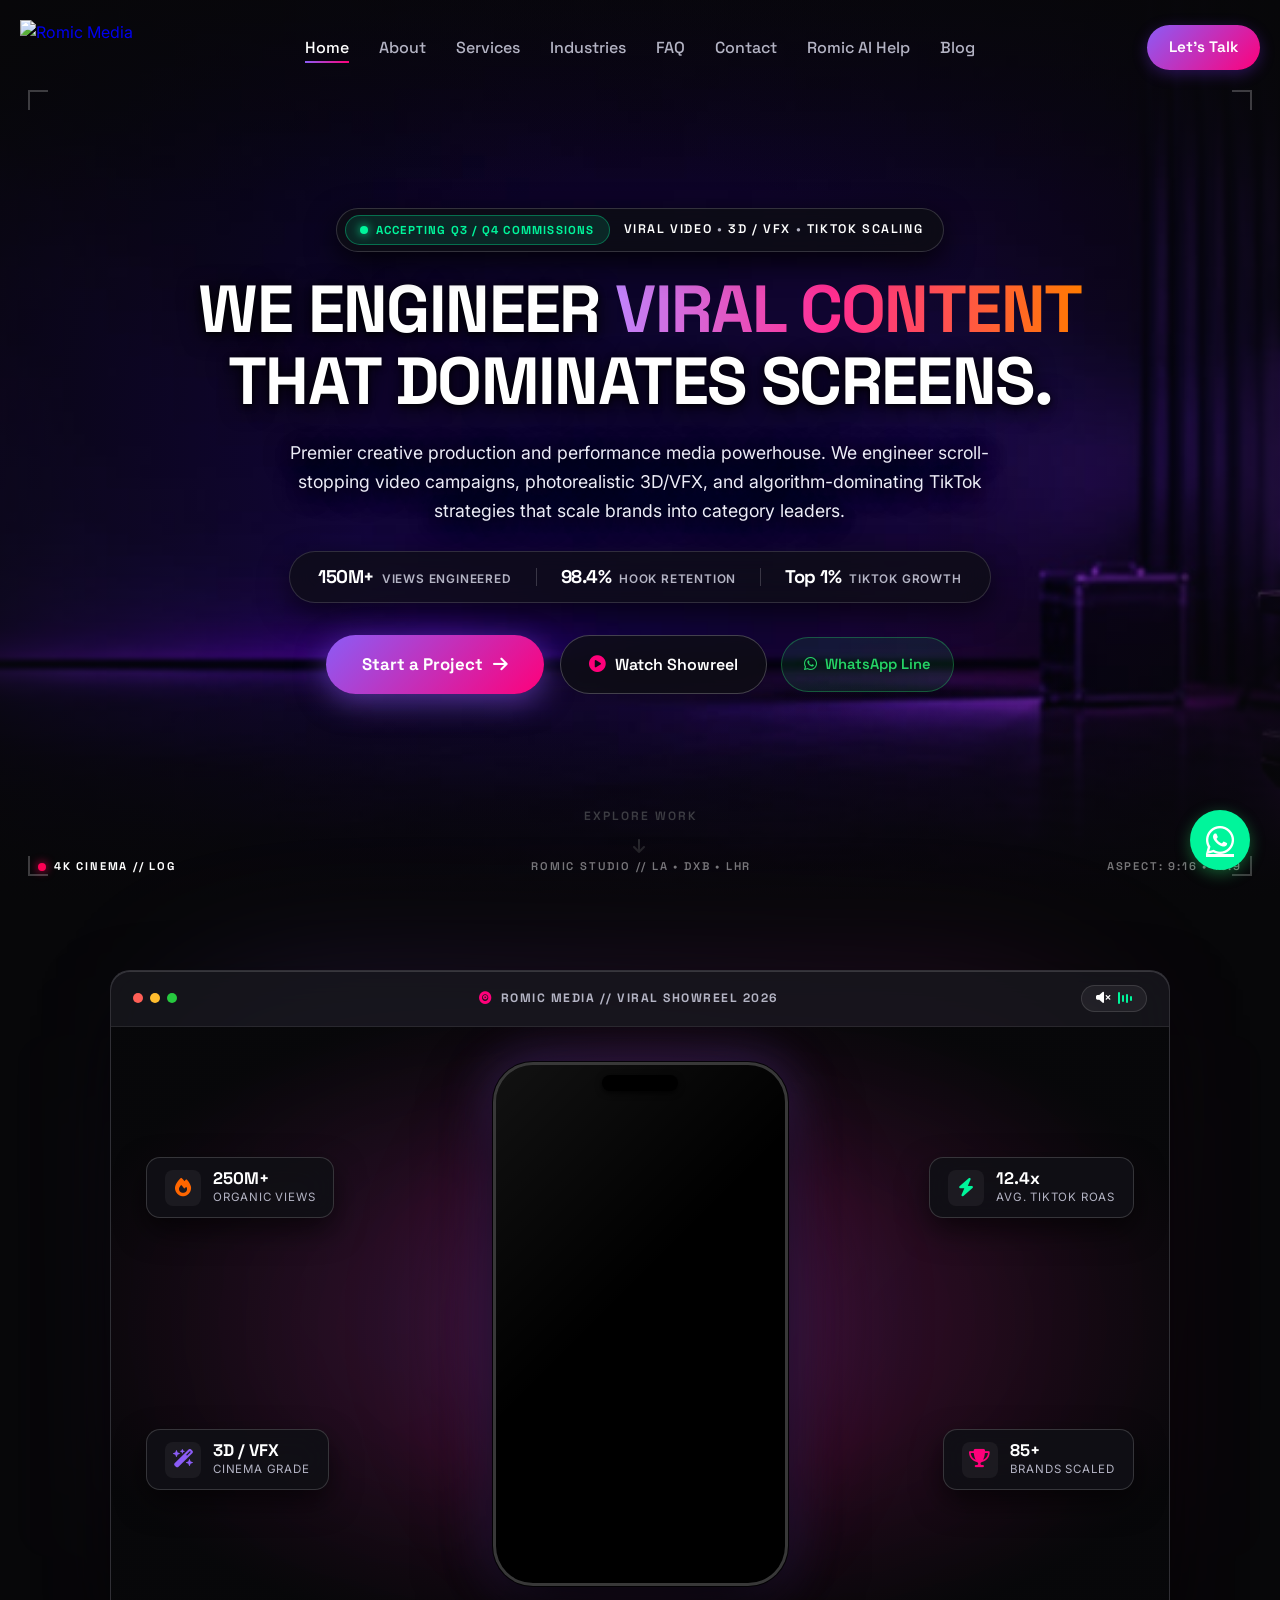
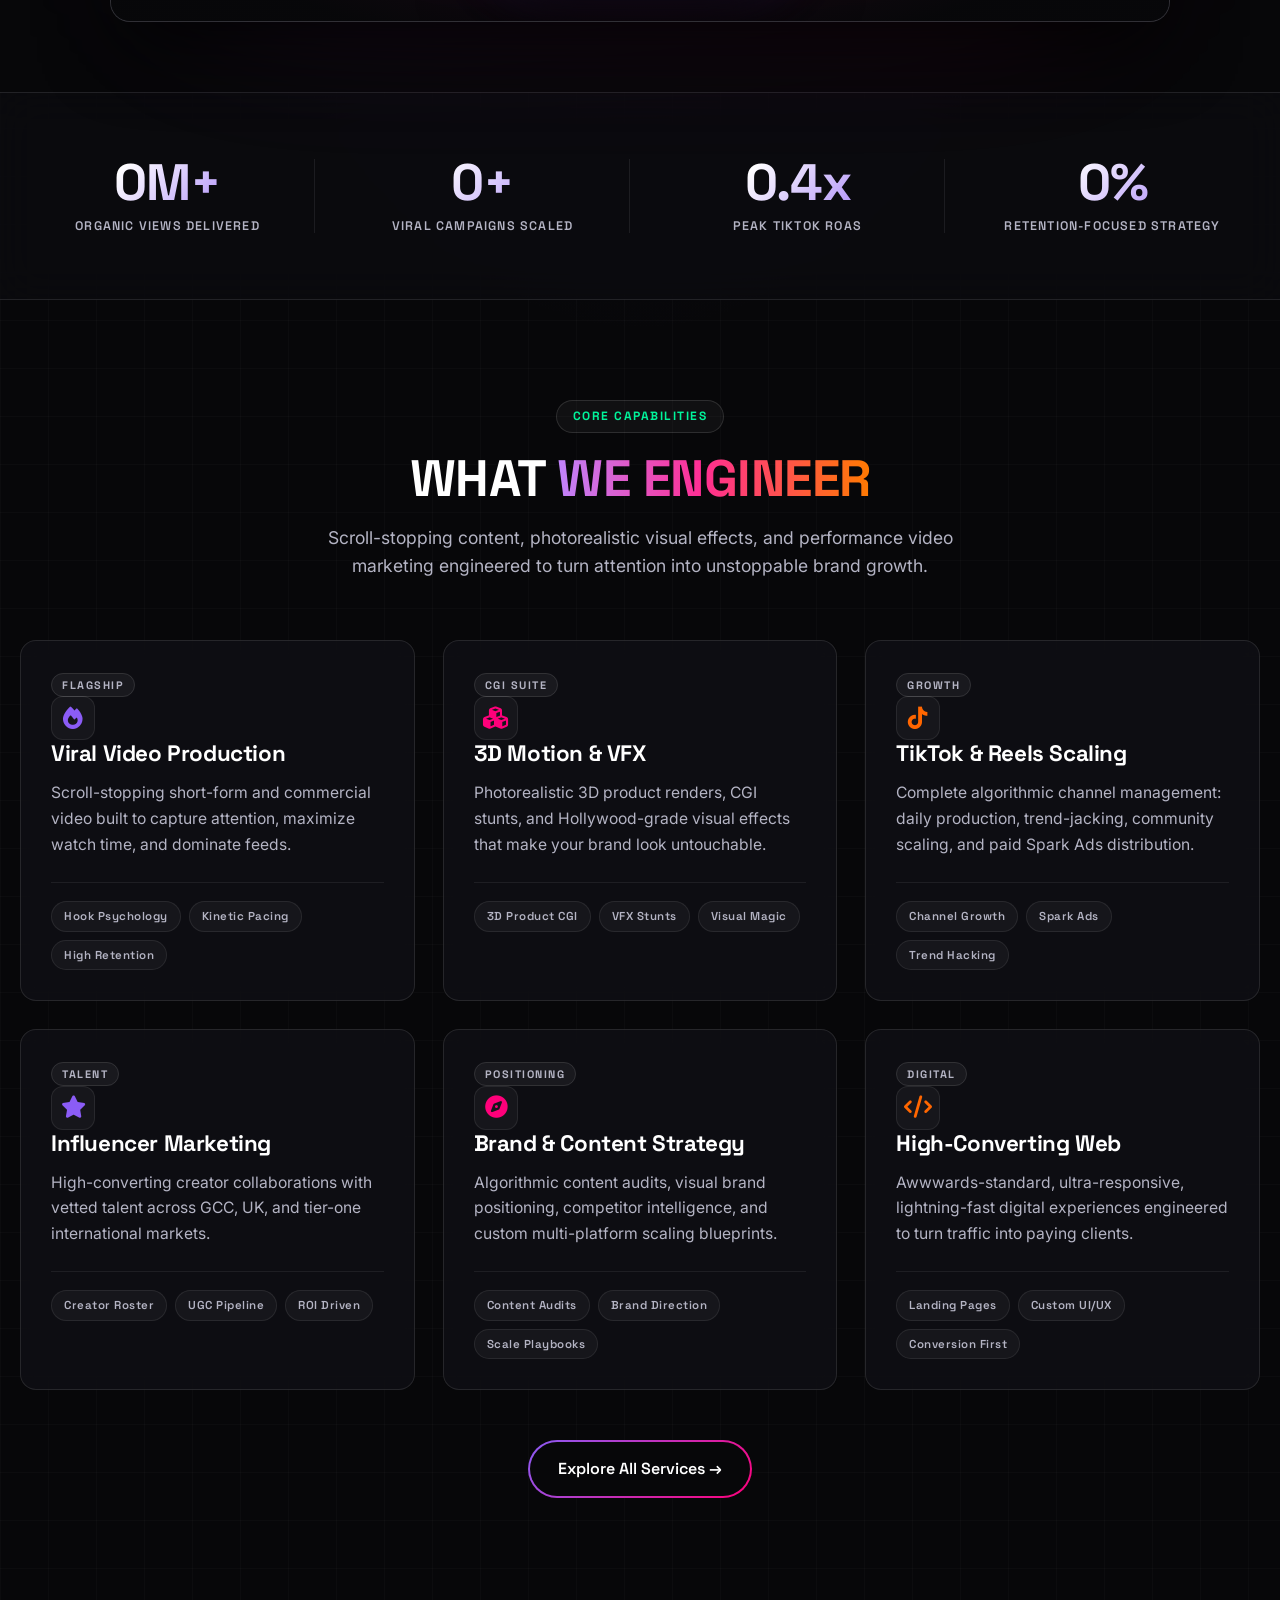
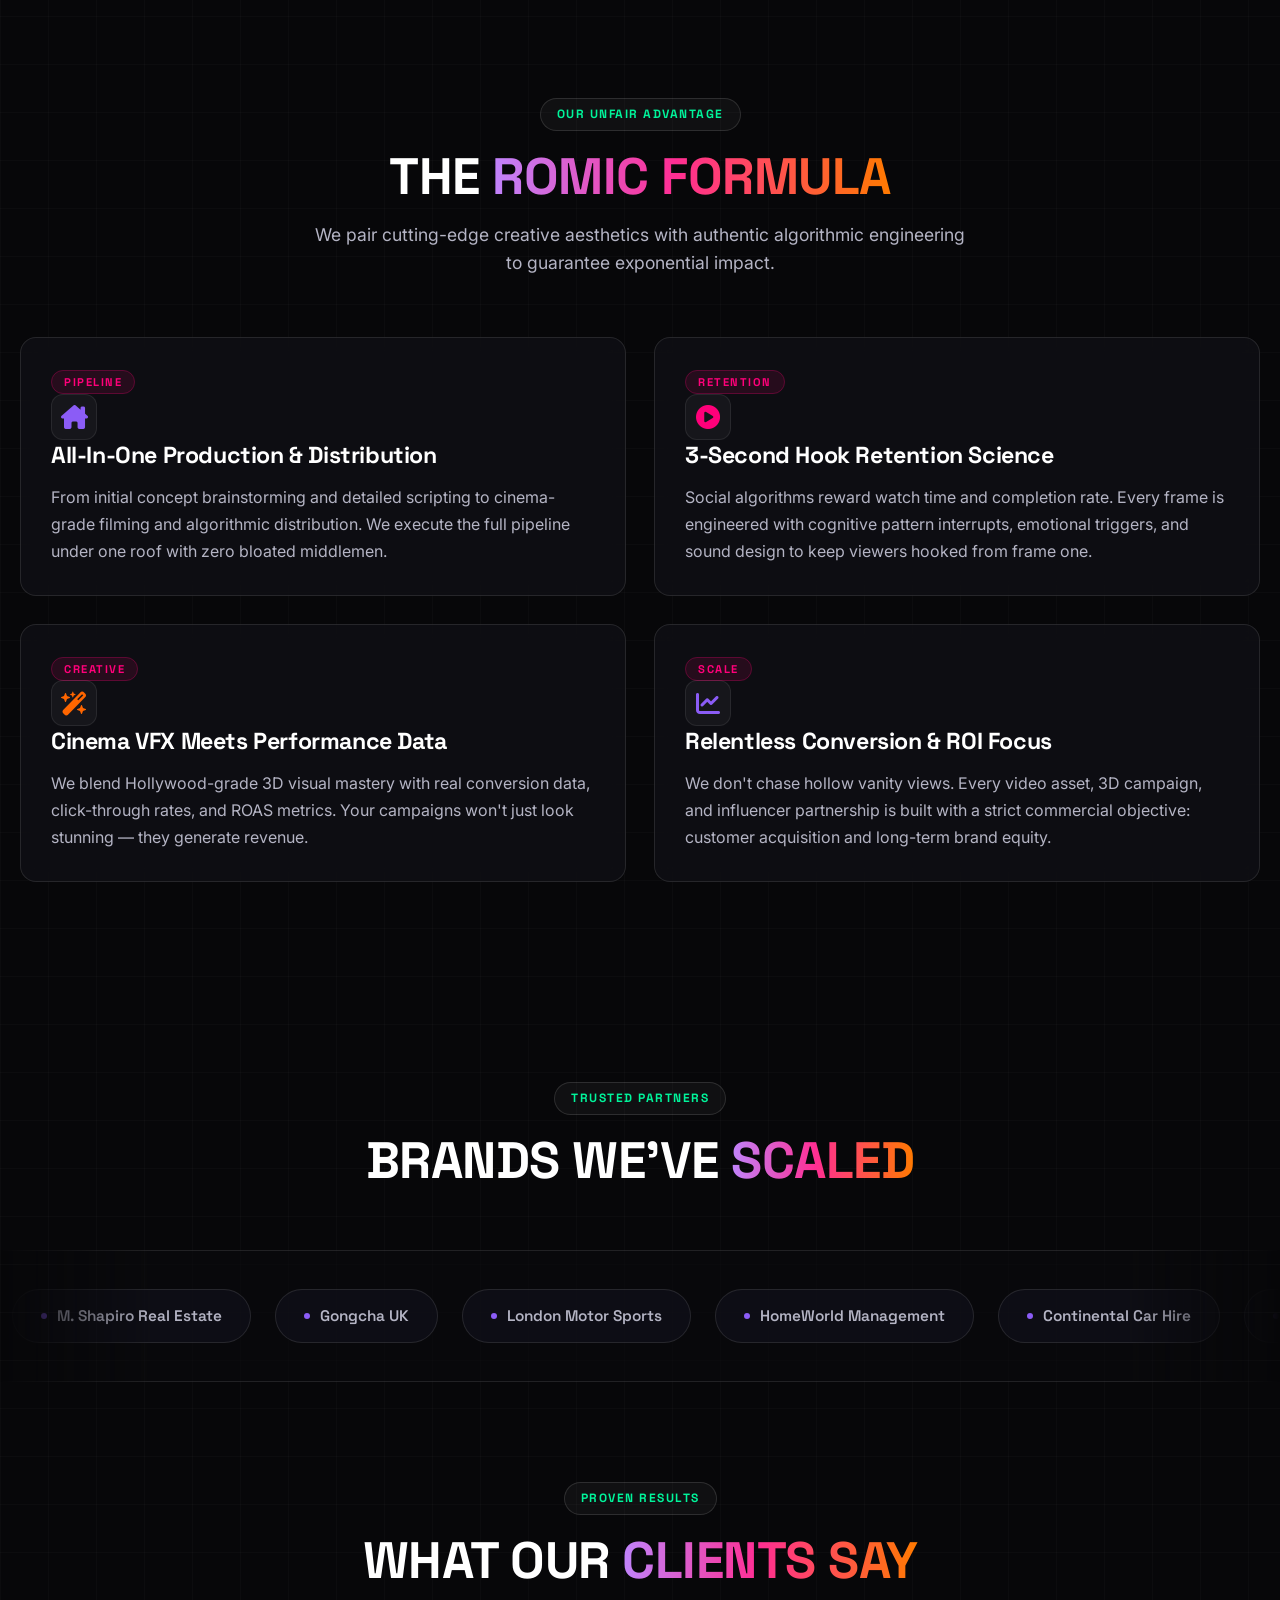
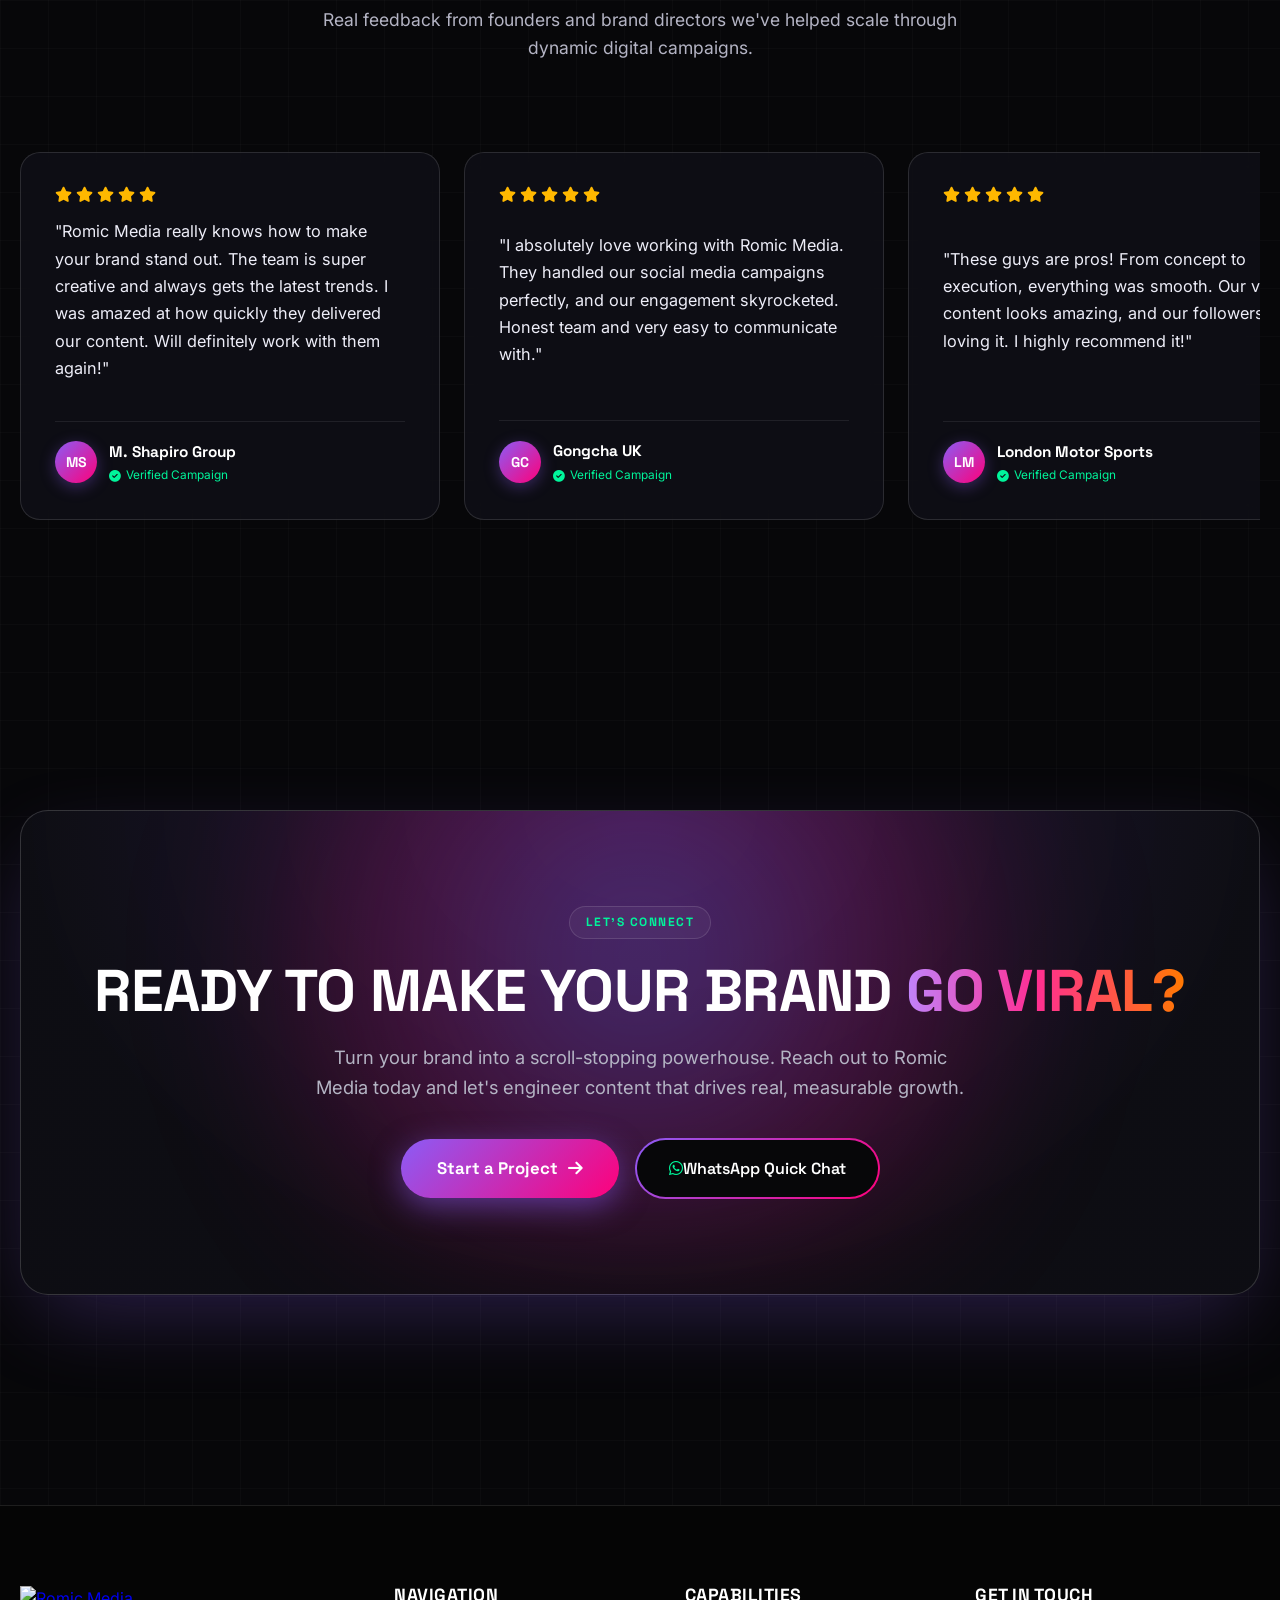
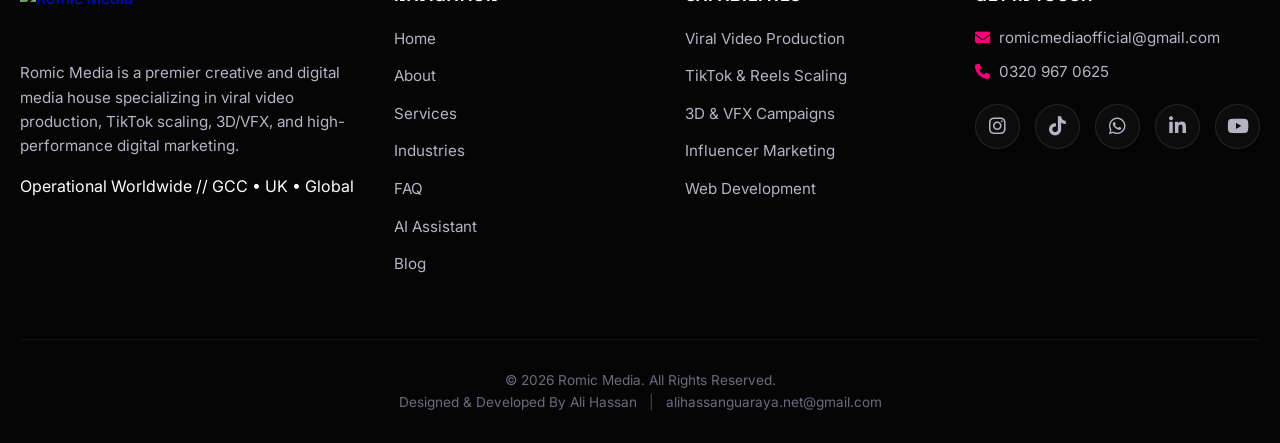
==== commit c6eb95b7: "Elevate entire homepage to Awwwards creative agency standard: refined hero HUD, capabilities matrix," ====
--- a/index.html
+++ b/index.html
@@ -7,15 +7,38 @@
     <meta name="description" content="Romic Media is a premier creative and digital media agency specializing in viral video production, TikTok scaling, 3D/VFX, and ROI-focused growth campaigns.">
     <meta property="og:title" content="Romic Media | Creative & Viral Media Agency">
     <meta property="og:description" content="We engineer scroll-stopping viral video, 3D/VFX, and unstoppable TikTok growth campaigns. Everything under one roof.">
-    <meta property="og:image" content="/Romic_Media_Logo.png?v=2">
-
-    <link rel="icon" type="image/x-icon" href="/favicon.ico?v=2">
-    <link rel="icon" type="image/png" sizes="32x32" href="/favicon-32x32.png?v=2">
-    <link rel="icon" type="image/png" sizes="16x16" href="/favicon-16x16.png?v=2">
-    <link rel="apple-touch-icon" sizes="180x180" href="/apple-touch-icon.png?v=2">
+    <meta property="og:image" content="https://romicmedia.com/Romic_Media_Logo.png">
+
+    <!-- Favicon & Search Result Icons (Google Standard Multiples of 48px) -->
+    <link rel="icon" type="image/x-icon" href="/favicon.ico">
+    <link rel="icon" type="image/png" sizes="48x48" href="/favicon-48x48.png">
+    <link rel="icon" type="image/png" sizes="96x96" href="/favicon-96x96.png">
+    <link rel="icon" type="image/png" sizes="32x32" href="/favicon-32x32.png">
+    <link rel="icon" type="image/png" sizes="16x16" href="/favicon-16x16.png">
+    <link rel="apple-touch-icon" sizes="180x180" href="/apple-touch-icon.png">
     <link rel="manifest" href="/site.webmanifest">
     
     <link rel="canonical" href="https://romicmedia.com/" />
+
+    <!-- Google Search Structured Data (Organization & Logo) -->
+    <script type="application/ld+json">
+    {
+      "@context": "https://schema.org",
+      "@type": "Organization",
+      "name": "Romic Media",
+      "alternateName": "RomicMedia",
+      "url": "https://romicmedia.com",
+      "logo": "https://romicmedia.com/android-chrome-512x512.png"
+    }
+    </script>
+    <script type="application/ld+json">
+    {
+      "@context": "https://schema.org",
+      "@type": "WebSite",
+      "name": "Romic Media",
+      "url": "https://romicmedia.com"
+    }
+    </script>
 
     <!-- Prevent automatic browser scroll jumping on load/refresh -->
     <script>
@@ -75,45 +98,81 @@
         </div>
     </header>
 
-    <!-- High-Energy Agency Hero Section (100vh Matching Mockup) -->
+    <!-- High-Energy Agency Hero Section (Awwwards-Standard Creative Studio) -->
     <section class="hero-section">
+        <!-- Cinema Viewfinder Frame Overlay (Production HUD Atmosphere) -->
+        <div class="hero-viewfinder" aria-hidden="true">
+            <span class="vf-corner vf-tl"></span>
+            <span class="vf-corner vf-tr"></span>
+            <span class="vf-corner vf-bl"></span>
+            <span class="vf-corner vf-br"></span>
+            <div class="vf-hud-bottom">
+                <span class="vf-rec"><span class="rec-dot"></span> 4K CINEMA // LOG</span>
+                <span class="vf-loc">ROMIC STUDIO // LA &bull; DXB &bull; LHR</span>
+                <span class="vf-aspect">ASPECT: 9:16 &bull; 16:9</span>
+            </div>
+        </div>
+
         <div class="hero-content">
-            <!-- Live Availability & Focus Badge -->
+            <!-- Studio Status & Scope Capsule -->
             <div class="hero-badge-wrapper">
                 <div class="hero-live-pill">
                     <span class="live-dot"></span>
-                    <span class="live-text">ACCEPTING Q2 / Q3 CLIENTS</span>
+                    <span class="live-text">ACCEPTING Q3 / Q4 COMMISSIONS</span>
                 </div>
                 <div class="hero-category-tag">
-                    <span>VIRAL VIDEO</span> &bull; <span>TIKTOK SCALING</span> &bull; <span>3D / VFX</span>
-                </div>
-            </div>
-
-            <!-- Monumental Headline Matching Reference Layout -->
+                    <span>VIRAL VIDEO</span> &bull; <span>3D / VFX</span> &bull; <span>TIKTOK SCALING</span>
+                </div>
+            </div>
+
+            <!-- Monumental Headline (2 Confident Lines) -->
             <h1 class="hero-title">
-                <span class="hero-title-white">WE ENGINEER</span><br>
-                <span class="gradient-text">VIRAL CONTENT</span> <span class="hero-title-white">THAT</span><br>
-                <span class="hero-title-white">DOMINATES SCREENS.</span>
+                <span class="hero-title-white">WE ENGINEER</span> <span class="gradient-text">VIRAL CONTENT</span><br>
+                <span class="hero-title-white">THAT DOMINATES SCREENS.</span>
             </h1>
 
             <p class="hero-subtitle">
-                Premier creative production and performance media powerhouse. We craft scroll-stopping video content, photorealistic 3D/VFX, and hyper-scalable TikTok strategies that turn views into explosive brand growth.
+                Premier creative production and performance media powerhouse. We engineer scroll-stopping video campaigns, photorealistic 3D/VFX, and algorithm-dominating TikTok strategies that scale brands into category leaders.
             </p>
 
-            <!-- High-Impact Dual CTAs -->
+            <!-- Agency Value & Telemetry Strip -->
+            <div class="hero-telemetry-strip">
+                <div class="telemetry-item">
+                    <span class="telemetry-num">150M+</span>
+                    <span class="telemetry-lbl">Views Engineered</span>
+                </div>
+                <div class="telemetry-divider"></div>
+                <div class="telemetry-item">
+                    <span class="telemetry-num">98.4%</span>
+                    <span class="telemetry-lbl">Hook Retention</span>
+                </div>
+                <div class="telemetry-divider"></div>
+                <div class="telemetry-item">
+                    <span class="telemetry-num">Top 1%</span>
+                    <span class="telemetry-lbl">TikTok Growth</span>
+                </div>
+            </div>
+
+            <!-- High-Impact CTAs -->
             <div class="hero-ctas">
                 <a href="contact.html" class="btn btn-solid hero-btn-main">
                     <span>Start a Project</span>
                     <i class="fa-solid fa-arrow-right"></i>
                 </a>
-                <a href="https://wa.me/923209670625" target="_blank" class="btn btn-outline hero-btn-sub">
-                    <i class="fa-brands fa-whatsapp"></i>
-                    <span>Chat on WhatsApp</span>
-                </a>
-            </div>
-        </div>
-
-        <a href="#showcase" class="scroll-indicator">
+                <div class="hero-ctas-subgroup">
+                    <a href="#showcase" class="btn btn-outline hero-btn-sub hero-btn-reel">
+                        <i class="fa-solid fa-circle-play"></i>
+                        <span>Watch Showreel</span>
+                    </a>
+                    <a href="https://wa.me/923209670625" target="_blank" class="hero-whatsapp-badge" aria-label="Direct WhatsApp Line">
+                        <i class="fa-brands fa-whatsapp"></i>
+                        <span>WhatsApp Line</span>
+                    </a>
+                </div>
+            </div>
+        </div>
+
+        <a href="#showcase" class="scroll-indicator" aria-label="Explore Showreel">
             <span>EXPLORE WORK</span>
             <div class="scroll-arrow"><i class="fa-solid fa-arrow-down"></i></div>
         </a>
@@ -220,197 +279,152 @@
     <section class="services-snapshot-section reveal">
         <div class="section-title-wrapper">
             <div class="section-pill">CORE CAPABILITIES</div>
-            <h2 class="section-title">What <span class="gradient-text">We Do</span></h2>
+            <h2 class="section-title">What <span class="gradient-text">We Engineer</span></h2>
             <p class="section-subtitle">
-                We specialize in scroll-stopping content, authentic storytelling, and video-first marketing strategies that help brands connect with people, not just audiences.
+                Scroll-stopping content, photorealistic visual effects, and performance video marketing engineered to turn attention into unstoppable brand growth.
             </p>
         </div> 
         
         <div class="services-grid">
-            <!-- 1. Viral Content Creation -->
+            <!-- 1. Viral Video Production -->
             <div class="glass-card glass-card-purple">
                 <div class="card-header-meta">
-                    <span class="service-idx">01</span>
+                    <span class="service-pill-tag">FLAGSHIP</span>
                     <div class="service-card-icon"><i class="fa-solid fa-fire"></i></div>
                 </div>
-                <h3 class="service-card-title">Viral Content Creation</h3>
-                <p>Scroll-stopping content built to go viral, capture attention and drive massive organic engagement across feeds.</p>
+                <h3 class="service-card-title">Viral Video Production</h3>
+                <p>Scroll-stopping short-form and commercial video built to capture attention, maximize watch time, and dominate feeds.</p>
                 <div class="service-tags">
-                    <span>TikTok Hooks</span>
-                    <span>Viral Scripting</span>
+                    <span>Hook Psychology</span>
+                    <span>Kinetic Pacing</span>
                     <span>High Retention</span>
                 </div>
             </div>
             
-            <!-- 2. Digital Marketing -->
+            <!-- 2. 3D Motion Graphics & VFX -->
             <div class="glass-card glass-card-pink">
                 <div class="card-header-meta">
-                    <span class="service-idx">02</span>
+                    <span class="service-pill-tag">CGI SUITE</span>
                     <div class="service-card-icon"><i class="fa-solid fa-cubes"></i></div>
                 </div>
-                <h3 class="service-card-title">Digital Marketing</h3>
-                <p>3D/VFX-powered visual campaigns and data-driven ad strategies crafted to outperform competition.</p>
+                <h3 class="service-card-title">3D Motion &amp; VFX</h3>
+                <p>Photorealistic 3D product renders, CGI stunts, and Hollywood-grade visual effects that make your brand look untouchable.</p>
                 <div class="service-tags">
-                    <span>3D / VFX Ads</span>
-                    <span>Paid Spark Ads</span>
-                    <span>Full-Funnel</span>
-                </div>
-            </div>
-            
-            <!-- 3. Social Media & TikTok Management -->
+                    <span>3D Product CGI</span>
+                    <span>VFX Stunts</span>
+                    <span>Visual Magic</span>
+                </div>
+            </div>
+            
+            <!-- 3. TikTok & Social Dominance -->
             <div class="glass-card glass-card-orange">
                 <div class="card-header-meta">
-                    <span class="service-idx">03</span>
+                    <span class="service-pill-tag">GROWTH</span>
                     <div class="service-card-icon"><i class="fa-brands fa-tiktok"></i></div>
                 </div>
-                <h3 class="service-card-title">Social Media & TikTok</h3>
-                <p>Strategy, daily production, trend-jacking, and channel distribution, fully managed by our specialized team.</p>
+                <h3 class="service-card-title">TikTok &amp; Reels Scaling</h3>
+                <p>Complete algorithmic channel management: daily production, trend-jacking, community scaling, and paid Spark Ads distribution.</p>
                 <div class="service-tags">
-                    <span>Account Scale</span>
-                    <span>Daily Posting</span>
-                    <span>Community</span>
-                </div>
-            </div>
-            
-            <!-- 4. Influencer Marketing -->
+                    <span>Channel Growth</span>
+                    <span>Spark Ads</span>
+                    <span>Trend Hacking</span>
+                </div>
+            </div>
+            
+            <!-- 4. Influencer & Creator Partnerships -->
             <div class="glass-card glass-card-purple">
                 <div class="card-header-meta">
-                    <span class="service-idx">04</span>
+                    <span class="service-pill-tag">TALENT</span>
                     <div class="service-card-icon"><i class="fa-solid fa-star"></i></div>
                 </div>
                 <h3 class="service-card-title">Influencer Marketing</h3>
-                <p>ROI-focused creator partnerships with vetted influencers across GCC and tier-one international markets.</p>
+                <p>High-converting creator collaborations with vetted talent across GCC, UK, and tier-one international markets.</p>
                 <div class="service-tags">
                     <span>Creator Roster</span>
                     <span>UGC Pipeline</span>
-                    <span>Contracts</span>
-                </div>
-            </div>
-            
-            <!-- 5. Social Media Strategy -->
+                    <span>ROI Driven</span>
+                </div>
+            </div>
+            
+            <!-- 5. Brand Identity & Strategy -->
             <div class="glass-card glass-card-pink">
                 <div class="card-header-meta">
-                    <span class="service-idx">05</span>
+                    <span class="service-pill-tag">POSITIONING</span>
                     <div class="service-card-icon"><i class="fa-solid fa-compass"></i></div>
                 </div>
-                <h3 class="service-card-title">Social Media Strategy</h3>
-                <p>Brand positioning, algorithmic auditing, PR management, and custom digital roadmaps built for scale.</p>
+                <h3 class="service-card-title">Brand &amp; Content Strategy</h3>
+                <p>Algorithmic content audits, visual brand positioning, competitor intelligence, and custom multi-platform scaling blueprints.</p>
                 <div class="service-tags">
-                    <span>Audits</span>
-                    <span>PR Playbook</span>
-                    <span>Brand Growth</span>
-                </div>
-            </div>
-            
-            <!-- 6. Web Development -->
+                    <span>Content Audits</span>
+                    <span>Brand Direction</span>
+                    <span>Scale Playbooks</span>
+                </div>
+            </div>
+            
+            <!-- 6. High-Converting Web & Funnels -->
             <div class="glass-card glass-card-orange">
                 <div class="card-header-meta">
-                    <span class="service-idx">06</span>
+                    <span class="service-pill-tag">DIGITAL</span>
                     <div class="service-card-icon"><i class="fa-solid fa-code"></i></div>
                 </div>
-                <h3 class="service-card-title">Web Development</h3>
-                <p>Modern, responsive, ultra-fast, and conversion-focused websites engineered to turn traffic into revenue.</p>
+                <h3 class="service-card-title">High-Converting Web</h3>
+                <p>Awwwards-standard, ultra-responsive, lightning-fast digital experiences engineered to turn traffic into paying clients.</p>
                 <div class="service-tags">
                     <span>Landing Pages</span>
-                    <span>Modern UI/UX</span>
-                    <span>High Conversion</span>
-                </div>
-            </div>
-            
-            <!-- 7. Photography & Videography -->
-            <div class="glass-card glass-card-purple">
-                <div class="card-header-meta">
-                    <span class="service-idx">07</span>
-                    <div class="service-card-icon"><i class="fa-solid fa-camera"></i></div>
-                </div>
-                <h3 class="service-card-title">Photography & Videography</h3>
-                <p>High-end product photography and commercial cinema visual production executed on studio locations.</p>
-                <div class="service-tags">
-                    <span>4K Cinema</span>
-                    <span>Studio Lighting</span>
-                    <span>Commercials</span>
-                </div>
-            </div>
-            
-            <!-- 8. Video Editing -->
-            <div class="glass-card glass-card-pink">
-                <div class="card-header-meta">
-                    <span class="service-idx">08</span>
-                    <div class="service-card-icon"><i class="fa-solid fa-clapperboard"></i></div>
-                </div>
-                <h3 class="service-card-title">Video Editing</h3>
-                <p>Platform-ready edits featuring pattern-interrupt hooks, sound design, DaVinci grading, and dynamic pacing.</p>
-                <div class="service-tags">
-                    <span>Color Grading</span>
-                    <span>Sound SFX</span>
-                    <span>Kinetic Pacing</span>
-                </div>
-            </div>
-            
-            <!-- 9. Graphic Designing -->
-            <div class="glass-card glass-card-orange">
-                <div class="card-header-meta">
-                    <span class="service-idx">09</span>
-                    <div class="service-card-icon"><i class="fa-solid fa-palette"></i></div>
-                </div>
-                <h3 class="service-card-title">Graphic Designing</h3>
-                <p>Eye-catching social branding, click-worthy thumbnails, and identity systems aligned with your vision.</p>
-                <div class="service-tags">
-                    <span>Brand Identity</span>
-                    <span>Thumbnails</span>
-                    <span>Key Visuals</span>
+                    <span>Custom UI/UX</span>
+                    <span>Conversion First</span>
                 </div>
             </div>
         </div>
         
         <div class="services-cta-wrapper">
-            <a href="services.html" class="btn btn-outline">Explore All Services</a>
+            <a href="services.html" class="btn btn-outline">Explore All Services &rarr;</a>
         </div>
     </section>
 
     <!-- Why Choose Us Section -->
     <section class="why-choose-us-section reveal">
         <div class="section-title-wrapper">
-            <div class="section-pill">OUR ADVANTAGE</div>
-            <h2 class="section-title">Why Choose <span class="gradient-text">Romic Media</span>?</h2>
-            <p class="section-subtitle">We pair cutting-edge digital aesthetics with authentic execution to guarantee exponential impact.</p>
+            <div class="section-pill">OUR UNFAIR ADVANTAGE</div>
+            <h2 class="section-title">The <span class="gradient-text">Romic Formula</span></h2>
+            <p class="section-subtitle">We pair cutting-edge creative aesthetics with authentic algorithmic engineering to guarantee exponential impact.</p>
         </div>
         
         <div class="why-grid">
-            <div class="glass-card glass-card-purple">
-                <div class="card-header-meta">
-                    <span class="service-idx">01</span>
+            <div class="glass-card glass-card-purple why-card-item">
+                <div class="card-header-meta">
+                    <span class="why-step-badge">PIPELINE</span>
                     <div class="why-icon"><i class="fa-solid fa-house-chimney"></i></div>
                 </div>
                 <h3 class="why-card-title">All-In-One Production &amp; Distribution</h3>
-                <p>From concept brainstorming and detailed scripting to cinema-grade production and algorithmic distribution. We execute the complete pipeline without middle-men.</p>
-            </div>
-            
-            <div class="glass-card glass-card-pink">
-                <div class="card-header-meta">
-                    <span class="service-idx">02</span>
+                <p>From initial concept brainstorming and detailed scripting to cinema-grade filming and algorithmic distribution. We execute the full pipeline under one roof with zero bloated middlemen.</p>
+            </div>
+            
+            <div class="glass-card glass-card-pink why-card-item">
+                <div class="card-header-meta">
+                    <span class="why-step-badge">RETENTION</span>
                     <div class="why-icon"><i class="fa-solid fa-circle-play"></i></div>
                 </div>
-                <h3 class="why-card-title">Video-First Algorithmic Engineering</h3>
-                <p>Social algorithms favor Reels, Shorts, and TikTok format. We build video campaigns optimized for 3-second hook retention, emotional resonance, and shareability.</p>
-            </div>
-            
-            <div class="glass-card glass-card-orange">
-                <div class="card-header-meta">
-                    <span class="service-idx">03</span>
-                    <div class="why-icon"><i class="fa-solid fa-comments"></i></div>
-                </div>
-                <h3 class="why-card-title">Fusion of Creativity &amp; Performance</h3>
-                <p>We believe in people over products. Our concepts use real creators, dynamic 3D/VFX, and pattern interrupts to earn immediate audience trust and drive action.</p>
-            </div>
-            
-            <div class="glass-card glass-card-purple">
-                <div class="card-header-meta">
-                    <span class="service-idx">04</span>
+                <h3 class="why-card-title">3-Second Hook Retention Science</h3>
+                <p>Social algorithms reward watch time and completion rate. Every frame is engineered with cognitive pattern interrupts, emotional triggers, and sound design to keep viewers hooked from frame one.</p>
+            </div>
+            
+            <div class="glass-card glass-card-orange why-card-item">
+                <div class="card-header-meta">
+                    <span class="why-step-badge">CREATIVE</span>
+                    <div class="why-icon"><i class="fa-solid fa-wand-magic-sparkles"></i></div>
+                </div>
+                <h3 class="why-card-title">Cinema VFX Meets Performance Data</h3>
+                <p>We blend Hollywood-grade 3D visual mastery with real conversion data, click-through rates, and ROAS metrics. Your campaigns won't just look stunning &mdash; they generate revenue.</p>
+            </div>
+            
+            <div class="glass-card glass-card-purple why-card-item">
+                <div class="card-header-meta">
+                    <span class="why-step-badge">SCALE</span>
                     <div class="why-icon"><i class="fa-solid fa-chart-line"></i></div>
                 </div>
                 <h3 class="why-card-title">Relentless Conversion &amp; ROI Focus</h3>
-                <p>We are a performance creative house. Every video, 3D asset, and influencer partnership is built with a strict metric objective: reach, clicks, or customer acquisition.</p>
+                <p>We don't chase hollow vanity views. Every video asset, 3D campaign, and influencer partnership is built with a strict commercial objective: customer acquisition and long-term brand equity.</p>
             </div>
         </div>
     </section>
--- a/style.css
+++ b/style.css
@@ -1,4 +1,4 @@
-@import url('https://fonts.googleapis.com/css2?family=Inter:wght@300;400;500;600;700&family=Space+Grotesk:wght@400;500;600;700;800&display=swap');
+﻿@import url('https://fonts.googleapis.com/css2?family=Inter:wght@300;400;500;600;700&family=Space+Grotesk:wght@400;500;600;700;800&display=swap');
 
 /* Brand Design System Variables - Elite Sharp Agency Palette */
 :root {
@@ -474,11 +474,12 @@
    PAGE 1: HOME
    ========================================================================== */
 
-/* Hero Section (100vh Full Viewport Matching Reference Mockup) */
+/* Hero Section (100vh Full Viewport Awwwards Creative Studio) */
 .hero-section {
     position: relative;
     width: 100%;
     min-height: 100vh;
+    min-height: 100svh;
     display: flex;
     flex-direction: column;
     align-items: center;
@@ -492,38 +493,99 @@
     overflow: hidden;
 }
 
-/* Subtle Top & Bottom Gradient (Leaves Center 100% Bright & Vibrant) */
+/* Cinematic Multi-Stage Scrim Overlay */
 .hero-section::before {
     content: '';
     position: absolute;
     inset: 0;
-    background: linear-gradient(180deg, rgba(7, 7, 9, 0.6) 0%, transparent 20%, transparent 80%, rgba(7, 7, 9, 0.95) 100%);
+    background: 
+        radial-gradient(circle at center, transparent 35%, rgba(7, 7, 9, 0.75) 85%, #070709 100%),
+        linear-gradient(180deg, rgba(7, 7, 9, 0.75) 0%, transparent 22%, transparent 75%, #070709 100%);
     pointer-events: none;
     z-index: 1;
 }
 
+/* Production Studio Viewfinder Overlay (Positioned Cleanly Below Header) */
+.hero-viewfinder {
+    position: absolute;
+    inset: 90px 28px 24px 28px;
+    pointer-events: none;
+    z-index: 2;
+    display: flex;
+    flex-direction: column;
+    justify-content: flex-end;
+}
+
+.vf-corner {
+    position: absolute;
+    width: 20px;
+    height: 20px;
+    border-color: rgba(255, 255, 255, 0.22);
+    border-style: solid;
+}
+
+.vf-tl { top: 0; left: 0; border-width: 2px 0 0 2px; }
+.vf-tr { top: 0; right: 0; border-width: 2px 2px 0 0; }
+.vf-bl { bottom: 0; left: 0; border-width: 0 0 2px 2px; }
+.vf-br { bottom: 0; right: 0; border-width: 0 2px 2px 0; }
+
+.vf-hud-bottom {
+    display: flex;
+    justify-content: space-between;
+    align-items: center;
+    font-family: var(--font-title);
+    font-size: 0.7rem;
+    font-weight: 600;
+    letter-spacing: 1.8px;
+    text-transform: uppercase;
+    color: rgba(255, 255, 255, 0.45);
+    padding: 0 10px;
+}
+
+.vf-rec {
+    display: inline-flex;
+    align-items: center;
+    gap: 8px;
+    color: #FFFFFF;
+    font-weight: 700;
+}
+
+.rec-dot {
+    width: 8px;
+    height: 8px;
+    border-radius: 50%;
+    background: #FF0055;
+    box-shadow: 0 0 10px #FF0055;
+    animation: pulseRed 1.2s infinite ease-in-out;
+}
+
+@keyframes pulseRed {
+    0%, 100% { opacity: 1; transform: scale(1); }
+    50% { opacity: 0.3; transform: scale(0.8); }
+}
+
 .hero-content {
-    max-width: 960px;
+    max-width: 1040px;
     margin: auto auto;
     text-align: center;
     position: relative;
-    z-index: 2;
+    z-index: 3;
     padding: 10px 20px;
 }
 
-/* Hero Badge & Live Pill (Matching Reference Mockup) */
+/* Studio Status Capsule */
 .hero-badge-wrapper {
     display: inline-flex;
     align-items: center;
-    gap: 12px;
-    margin-bottom: 24px;
+    gap: 14px;
+    margin-bottom: 22px;
     padding: 6px 20px 6px 8px;
     background: rgba(14, 14, 20, 0.85);
-    border: 1px solid rgba(255, 255, 255, 0.18);
+    border: 1px solid rgba(255, 255, 255, 0.16);
     border-radius: 50px;
     backdrop-filter: blur(20px);
     -webkit-backdrop-filter: blur(20px);
-    box-shadow: 0 8px 25px rgba(0, 0, 0, 0.7);
+    box-shadow: 0 10px 30px rgba(0, 0, 0, 0.8);
     flex-wrap: wrap;
     justify-content: center;
 }
@@ -532,13 +594,13 @@
     display: inline-flex;
     align-items: center;
     gap: 8px;
-    padding: 6px 16px;
+    padding: 5px 14px;
     background: rgba(0, 245, 155, 0.12);
     border: 1px solid rgba(0, 245, 155, 0.35);
     border-radius: 50px;
     color: var(--accent-green);
     font-family: var(--font-title);
-    font-size: 0.75rem;
+    font-size: 0.72rem;
     font-weight: 700;
     letter-spacing: 1.2px;
     text-transform: uppercase;
@@ -560,9 +622,9 @@
 
 .hero-category-tag {
     font-family: var(--font-title);
-    font-size: 0.8rem;
+    font-size: 0.78rem;
     font-weight: 600;
-    letter-spacing: 1.5px;
+    letter-spacing: 1.6px;
     color: var(--text-secondary);
 }
 
@@ -570,46 +632,99 @@
     color: var(--text-primary);
 }
 
+/* Monumental Headline */
 .hero-title {
-    font-size: clamp(2.8rem, 5.5vw, 4.5rem);
+    font-size: clamp(2.7rem, 5.2vw, 4.4rem);
     font-weight: 800;
-    letter-spacing: -1.2px;
+    letter-spacing: -1.6px;
     line-height: 1.08;
-    margin-bottom: 22px;
+    margin-bottom: 20px;
     text-transform: uppercase;
     color: #FFFFFF;
 }
 
 .hero-title-white {
     color: #FFFFFF;
-    text-shadow: 0 3px 18px rgba(0, 0, 0, 0.9), 0 1px 4px rgba(0, 0, 0, 0.95);
+    text-shadow: 0 4px 22px rgba(0, 0, 0, 0.95), 0 2px 6px rgba(0, 0, 0, 0.9);
 }
 
 .hero-subtitle {
-    font-size: clamp(1.08rem, 1.6vw, 1.25rem);
+    font-size: clamp(1.04rem, 1.38vw, 1.2rem);
     color: #EDEDF8;
-    margin-bottom: 34px;
+    margin-bottom: 26px;
     max-width: 740px;
     margin-left: auto;
     margin-right: auto;
     line-height: 1.65;
     font-weight: 400;
     text-shadow: 
-        0 2px 12px rgba(0, 0, 0, 0.95),
-        0 4px 25px rgba(0, 0, 0, 0.9);
-}
-
+        0 2px 14px rgba(0, 0, 0, 0.95),
+        0 4px 28px rgba(0, 0, 0, 0.9);
+}
+
+/* Agency Value & Telemetry Strip */
+.hero-telemetry-strip {
+    display: inline-flex;
+    align-items: center;
+    gap: 24px;
+    padding: 10px 28px;
+    margin-bottom: 32px;
+    background: rgba(14, 14, 20, 0.75);
+    border: 1px solid rgba(255, 255, 255, 0.14);
+    border-radius: 50px;
+    backdrop-filter: blur(16px);
+    -webkit-backdrop-filter: blur(16px);
+    box-shadow: 0 10px 30px rgba(0, 0, 0, 0.6);
+    flex-wrap: wrap;
+    justify-content: center;
+}
+
+.telemetry-item {
+    display: inline-flex;
+    align-items: baseline;
+    gap: 8px;
+}
+
+.telemetry-num {
+    font-family: var(--font-title);
+    font-size: 1.15rem;
+    font-weight: 800;
+    color: #FFFFFF;
+    letter-spacing: -0.5px;
+}
+
+.telemetry-lbl {
+    font-size: 0.74rem;
+    font-weight: 600;
+    letter-spacing: 0.8px;
+    text-transform: uppercase;
+    color: var(--text-secondary);
+}
+
+.telemetry-divider {
+    width: 1px;
+    height: 18px;
+    background: rgba(255, 255, 255, 0.18);
+}
+
+/* Dual High-Impact CTAs */
 .hero-ctas {
     display: flex;
     justify-content: center;
     align-items: center;
-    gap: 18px;
+    gap: 16px;
     margin-bottom: 0;
     flex-wrap: wrap;
 }
 
+.hero-ctas-subgroup {
+    display: inline-flex;
+    align-items: center;
+    gap: 14px;
+}
+
 .hero-btn-main {
-    padding: 16px 38px;
+    padding: 16px 36px;
     font-size: 1.05rem;
     font-weight: 700;
     gap: 10px;
@@ -617,14 +732,47 @@
 }
 
 .hero-btn-sub {
-    padding: 16px 32px;
-    font-size: 1.05rem;
+    padding: 16px 28px;
+    font-size: 1rem;
     font-weight: 600;
-    gap: 10px;
-    background: rgba(14, 14, 20, 0.75);
+    gap: 9px;
+    background: rgba(14, 14, 20, 0.8);
     backdrop-filter: blur(12px);
     -webkit-backdrop-filter: blur(12px);
-    border: 2px solid rgba(255, 255, 255, 0.2);
+    border: 1.5px solid rgba(255, 255, 255, 0.22);
+}
+
+.hero-btn-reel i {
+    color: var(--accent-pink);
+    font-size: 1.05rem;
+    transition: transform var(--transition-fast);
+}
+
+.hero-btn-reel:hover i {
+    transform: scale(1.15);
+}
+
+.hero-whatsapp-badge {
+    display: inline-flex;
+    align-items: center;
+    gap: 8px;
+    padding: 15px 22px;
+    border-radius: 50px;
+    background: rgba(37, 211, 102, 0.1);
+    border: 1px solid rgba(37, 211, 102, 0.35);
+    color: #25D366;
+    font-family: var(--font-title);
+    font-size: 0.92rem;
+    font-weight: 600;
+    text-decoration: none;
+    transition: var(--transition-medium);
+}
+
+.hero-whatsapp-badge:hover {
+    background: rgba(37, 211, 102, 0.2);
+    border-color: rgba(37, 211, 102, 0.6);
+    transform: translateY(-2px);
+    box-shadow: 0 6px 20px rgba(37, 211, 102, 0.3);
 }
 
 /* Dedicated Showcase Section right below the 100vh Hero */
@@ -992,33 +1140,30 @@
     color: var(--text-secondary);
 }
 
-/* Services Snapshot */
+/* Services Snapshot (Awwwards Capabilities Matrix) */
 .services-grid {
     display: grid;
     grid-template-columns: repeat(3, 1fr);
-    gap: 24px;
+    gap: 28px;
     margin-bottom: 50px;
 }
 
-.card-header-meta {
-    display: flex;
-    justify-content: space-between;
-    align-items: center;
-    margin-bottom: 22px;
-}
-
-.service-idx {
-    font-family: var(--font-title);
-    font-size: 0.85rem;
+.service-pill-tag {
+    font-family: var(--font-title);
+    font-size: 0.68rem;
     font-weight: 700;
-    letter-spacing: 1px;
-    color: var(--text-muted);
+    letter-spacing: 1.5px;
+    padding: 4px 10px;
+    border-radius: 50px;
+    background: rgba(255, 255, 255, 0.05);
+    color: var(--text-secondary);
+    border: 1px solid rgba(255, 255, 255, 0.1);
 }
 
 .service-card-icon {
-    font-size: 1.5rem;
-    width: 48px;
-    height: 48px;
+    font-size: 1.4rem;
+    width: 44px;
+    height: 44px;
     border-radius: 12px;
     background: rgba(255, 255, 255, 0.04);
     border: 1px solid rgba(255, 255, 255, 0.08);
@@ -1038,20 +1183,27 @@
 }
 
 .service-card-title {
-    font-size: 1.35rem;
+    font-size: 1.4rem;
     font-weight: 700;
     margin-bottom: 12px;
     color: #FFFFFF;
-    letter-spacing: -0.3px;
+    letter-spacing: -0.4px;
+    line-height: 1.25;
+}
+
+.services-grid .glass-card p {
+    font-size: 0.98rem;
+    line-height: 1.65;
+    color: var(--text-secondary);
 }
 
 .service-tags {
     display: flex;
     flex-wrap: wrap;
     gap: 8px;
-    margin-top: 20px;
+    margin-top: 24px;
     padding-top: 18px;
-    border-top: 1px solid rgba(255, 255, 255, 0.06);
+    border-top: 1px solid rgba(255, 255, 255, 0.07);
 }
 
 .service-tags span {
@@ -1059,8 +1211,8 @@
     font-size: 0.72rem;
     font-weight: 600;
     letter-spacing: 0.5px;
-    padding: 4px 10px;
-    border-radius: 6px;
+    padding: 5px 12px;
+    border-radius: 50px;
     background: rgba(255, 255, 255, 0.04);
     border: 1px solid rgba(255, 255, 255, 0.08);
     color: var(--text-secondary);
@@ -1070,17 +1222,29 @@
     text-align: center;
 }
 
-/* Why Choose Us Grid */
+/* Why Choose Us Grid (The Romic Formula) */
 .why-grid {
     display: grid;
     grid-template-columns: repeat(2, 1fr);
-    gap: 24px;
+    gap: 28px;
+}
+
+.why-step-badge {
+    font-family: var(--font-title);
+    font-size: 0.7rem;
+    font-weight: 700;
+    letter-spacing: 1.5px;
+    color: var(--accent-pink);
+    background: rgba(255, 0, 122, 0.1);
+    border: 1px solid rgba(255, 0, 122, 0.25);
+    padding: 4px 12px;
+    border-radius: 50px;
 }
 
 .why-icon {
-    font-size: 1.6rem;
-    width: 48px;
-    height: 48px;
+    font-size: 1.5rem;
+    width: 46px;
+    height: 46px;
     border-radius: 12px;
     background: rgba(255, 255, 255, 0.04);
     border: 1px solid rgba(255, 255, 255, 0.08);
@@ -1099,35 +1263,44 @@
     margin-bottom: 14px;
     color: #FFFFFF;
     line-height: 1.3;
-}
-
-/* Client Logos Marquee */
+    letter-spacing: -0.4px;
+}
+
+.why-card-item p {
+    font-size: 1rem;
+    line-height: 1.68;
+    color: var(--text-secondary);
+}
+
+/* Client Logos Marquee (Liquid Infinite Ticker with Edge Mask) */
 .marquee-container {
     overflow: hidden;
     width: 100vw;
     margin-left: calc(-50vw + 50%);
     position: relative;
-    padding: 36px 0;
+    padding: 38px 0;
     background: rgba(10, 10, 14, 0.6);
     border-top: 1px solid var(--glass-border);
     border-bottom: 1px solid var(--glass-border);
+    mask-image: linear-gradient(90deg, transparent 0%, #000 12%, #000 88%, transparent 100%);
+    -webkit-mask-image: linear-gradient(90deg, transparent 0%, #000 12%, #000 88%, transparent 100%);
 }
 
 .marquee-track {
     display: flex;
     width: max-content;
-    animation: marquee 30s linear infinite;
+    animation: marquee 35s linear infinite;
 }
 
 .marquee-card {
     padding: 14px 28px;
-    background: rgba(18, 18, 24, 0.65);
+    background: rgba(18, 18, 26, 0.7);
     border: 1px solid var(--glass-border);
     border-radius: 100px;
     margin: 0 12px;
     font-family: var(--font-title);
     font-weight: 600;
-    font-size: 1rem;
+    font-size: 0.96rem;
     color: var(--text-secondary);
     transition: var(--transition-medium);
     white-space: nowrap;
@@ -1146,18 +1319,14 @@
 .marquee-card:hover {
     color: #FFFFFF;
     border-color: var(--accent-pink);
-    background: rgba(255, 0, 122, 0.08);
-    box-shadow: 0 0 20px rgba(255, 0, 122, 0.2);
+    background: rgba(255, 0, 122, 0.1);
+    box-shadow: 0 0 25px rgba(255, 0, 122, 0.25);
     transform: translateY(-2px);
 }
 
 @keyframes marquee {
-    0% {
-        transform: translate3d(0, 0, 0);
-    }
-    100% {
-        transform: translate3d(-50%, 0, 0);
-    }
+    0% { transform: translate3d(0, 0, 0); }
+    100% { transform: translate3d(-50%, 0, 0); }
 }
 
 /* Reviews Carousel */
@@ -1182,42 +1351,46 @@
 }
 
 .review-card {
-    flex: 0 0 400px;
+    flex: 0 0 420px;
     scroll-snap-align: start;
-    border-radius: 18px;
-    min-height: 240px;
+    border-radius: 20px;
+    min-height: 250px;
     display: flex;
     flex-direction: column;
     justify-content: space-between;
+    padding: 34px;
+    background: rgba(16, 16, 24, 0.75);
+    border: 1px solid rgba(255, 255, 255, 0.12);
 }
 
 .review-stars {
     color: #FFB800;
-    margin-bottom: 15px;
-    font-size: 1rem;
+    margin-bottom: 16px;
+    font-size: 0.95rem;
     display: flex;
     gap: 4px;
 }
 
 .review-text {
-    font-size: 1rem;
-    line-height: 1.6;
-    margin-bottom: 20px;
-    color: var(--text-primary);
+    font-size: 1.02rem;
+    line-height: 1.68;
+    margin-bottom: 22px;
+    color: #EDEDF8;
+    font-style: normal;
 }
 
 .review-meta-footer {
     display: flex;
     align-items: center;
     gap: 12px;
-    margin-top: 20px;
-    padding-top: 16px;
-    border-top: 1px solid rgba(255, 255, 255, 0.06);
+    margin-top: 16px;
+    padding-top: 18px;
+    border-top: 1px solid rgba(255, 255, 255, 0.08);
 }
 
 .author-avatar {
-    width: 40px;
-    height: 40px;
+    width: 42px;
+    height: 42px;
     border-radius: 50%;
     background: linear-gradient(135deg, var(--accent-purple), var(--accent-pink));
     color: #FFF;
@@ -1226,18 +1399,19 @@
     justify-content: center;
     font-family: var(--font-title);
     font-weight: 700;
-    font-size: 0.85rem;
+    font-size: 0.88rem;
+    box-shadow: 0 4px 15px rgba(139, 92, 246, 0.35);
 }
 
 .review-author {
     font-family: var(--font-title);
     font-weight: 700;
-    font-size: 0.95rem;
+    font-size: 0.96rem;
     color: #FFFFFF;
 }
 
 .review-status {
-    font-size: 0.75rem;
+    font-size: 0.74rem;
     color: var(--accent-green);
     display: flex;
     align-items: center;
@@ -1245,18 +1419,18 @@
     margin-top: 2px;
 }
 
-/* Final CTA Section */
+/* Final High-Converting CTA Section */
 .final-cta-section {
     position: relative;
     border-radius: 28px;
-    padding: 90px 40px;
+    padding: 95px 40px;
     text-align: center;
-    background: rgba(14, 14, 20, 0.85);
-    border: 1px solid rgba(255, 255, 255, 0.15);
+    background: radial-gradient(ellipse at top, rgba(139, 92, 246, 0.22) 0%, rgba(14, 14, 20, 0.95) 70%), #070709;
+    border: 1px solid rgba(255, 255, 255, 0.16);
     margin-top: 60px;
     margin-bottom: 60px;
     overflow: hidden;
-    box-shadow: 0 30px 80px rgba(0, 0, 0, 0.8);
+    box-shadow: 0 30px 90px -20px rgba(139, 92, 246, 0.3);
 }
 
 .final-cta-glow {
@@ -1266,8 +1440,8 @@
     transform: translateX(-50%);
     width: 70%;
     height: 120%;
-    background: radial-gradient(circle, rgba(139, 92, 246, 0.3), rgba(255, 0, 122, 0.15) 50%, transparent 80%);
-    filter: blur(60px);
+    background: radial-gradient(circle, rgba(139, 92, 246, 0.35), rgba(255, 0, 122, 0.18) 50%, transparent 80%);
+    filter: blur(70px);
     pointer-events: none;
 }
 
@@ -1277,21 +1451,22 @@
 }
 
 .final-cta-title {
-    font-size: clamp(2.2rem, 4.5vw, 3.6rem);
+    font-size: clamp(2.3rem, 4.6vw, 3.8rem);
     font-weight: 800;
     margin-bottom: 18px;
     text-transform: uppercase;
-    letter-spacing: -0.5px;
+    letter-spacing: -0.6px;
+    line-height: 1.1;
 }
 
 .final-cta-subtext {
     font-size: 1.15rem;
     color: var(--text-secondary);
     margin-bottom: 35px;
-    max-width: 650px;
+    max-width: 660px;
     margin-left: auto;
     margin-right: auto;
-    line-height: 1.6;
+    line-height: 1.65;
 }
 
 .final-cta-buttons {
@@ -2205,44 +2380,116 @@
 @media (max-width: 768px) {
     .hero-section {
         min-height: 100svh;
-        padding: 95px 16px 35px 16px;
+        padding: 95px 16px 30px 16px;
         background-color: #070709;
         background-image: url('herobackgroundimage.jpeg');
         background-size: cover;
         background-position: center center;
         background-repeat: no-repeat;
     }
+
+    .hero-viewfinder {
+        inset: 75px 12px 14px 12px;
+    }
+
+    .vf-hud-bottom {
+        display: none;
+    }
+
+    .vf-corner {
+        width: 14px;
+        height: 14px;
+        border-color: rgba(255, 255, 255, 0.15);
+    }
     
     .hero-content {
-        padding: 16px 12px;
+        padding: 8px 6px;
         max-width: 100%;
     }
 
     .hero-title {
-        font-size: clamp(2.1rem, 7.5vw, 2.8rem);
-        letter-spacing: -0.6px;
-        line-height: 1.12;
+        font-size: clamp(2.05rem, 7.5vw, 2.75rem);
+        letter-spacing: -0.8px;
+        line-height: 1.1;
+        margin-bottom: 14px;
+    }
+    
+    .hero-subtitle {
+        font-size: 0.95rem;
+        margin-bottom: 20px;
+        line-height: 1.55;
+    }
+
+    .hero-badge-wrapper {
+        padding: 5px 12px;
+        gap: 8px;
         margin-bottom: 16px;
     }
     
-    .hero-subtitle {
-        font-size: 1rem;
-        margin-bottom: 26px;
-        line-height: 1.58;
-    }
-
-    .hero-badge-wrapper {
-        padding: 5px 14px;
+    .hero-live-pill {
+        padding: 4px 10px;
+        font-size: 0.65rem;
+    }
+    
+    .hero-category-tag {
+        font-size: 0.68rem;
+    }
+
+    .hero-telemetry-strip {
+        display: grid;
+        grid-template-columns: 1fr 1fr 1fr;
+        padding: 8px 12px;
         gap: 8px;
-    }
-    
-    .hero-live-pill {
-        padding: 4px 12px;
-        font-size: 0.7rem;
-    }
-    
-    .hero-category-tag {
-        font-size: 0.72rem;
+        margin-bottom: 20px;
+        border-radius: 16px;
+        width: 100%;
+        max-width: 360px;
+    }
+
+    .telemetry-item {
+        flex-direction: column;
+        align-items: center;
+        gap: 2px;
+        text-align: center;
+    }
+
+    .telemetry-divider {
+        display: none;
+    }
+
+    .telemetry-num {
+        font-size: 0.95rem;
+    }
+
+    .telemetry-lbl {
+        font-size: 0.62rem;
+        letter-spacing: 0.4px;
+    }
+
+    .hero-ctas {
+        gap: 10px;
+        flex-direction: column;
+        width: 100%;
+    }
+
+    .hero-btn-main {
+        width: 100%;
+        justify-content: center;
+        padding: 14px 20px;
+    }
+
+    .hero-ctas-subgroup {
+        display: grid;
+        grid-template-columns: 1fr 1fr;
+        gap: 10px;
+        width: 100%;
+    }
+
+    .hero-btn-sub, .hero-whatsapp-badge {
+        width: 100%;
+        justify-content: center;
+        padding: 13px 12px;
+        font-size: 0.88rem;
     }
     
     .hero-showcase-container {
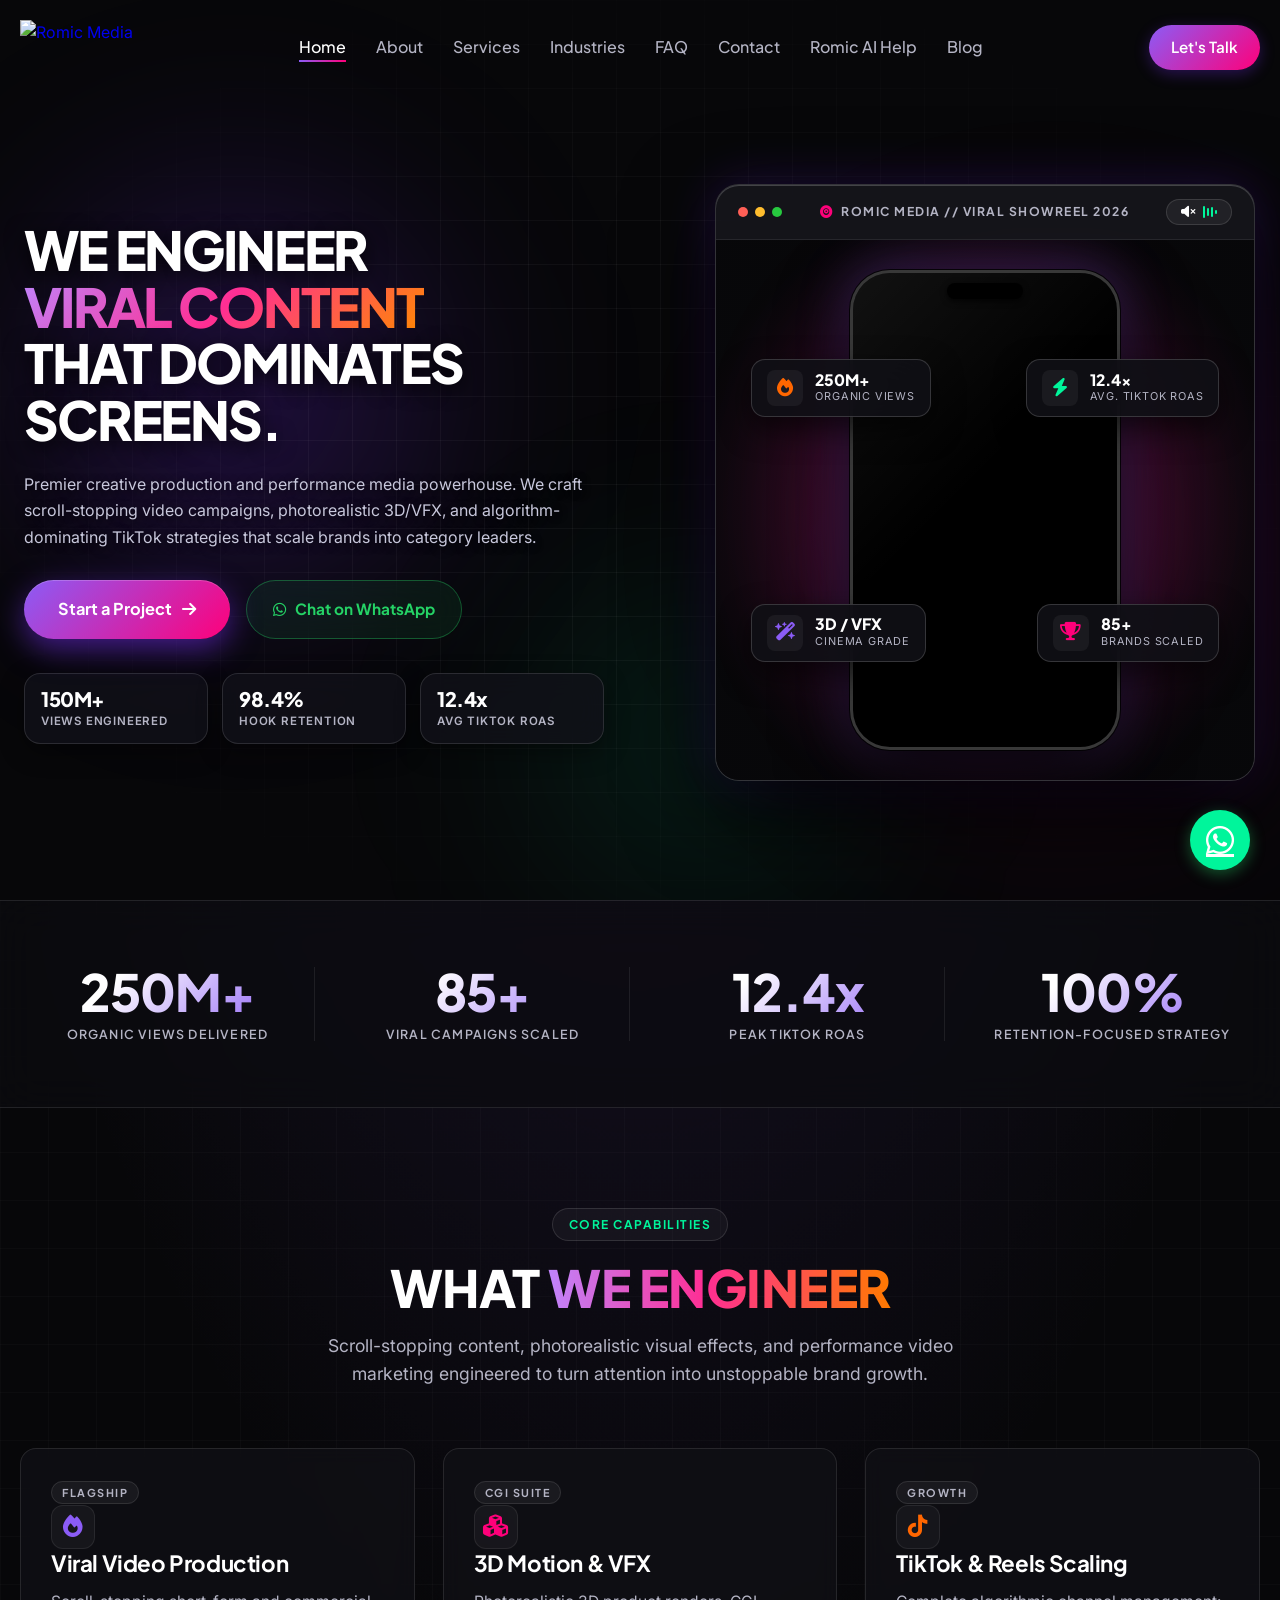
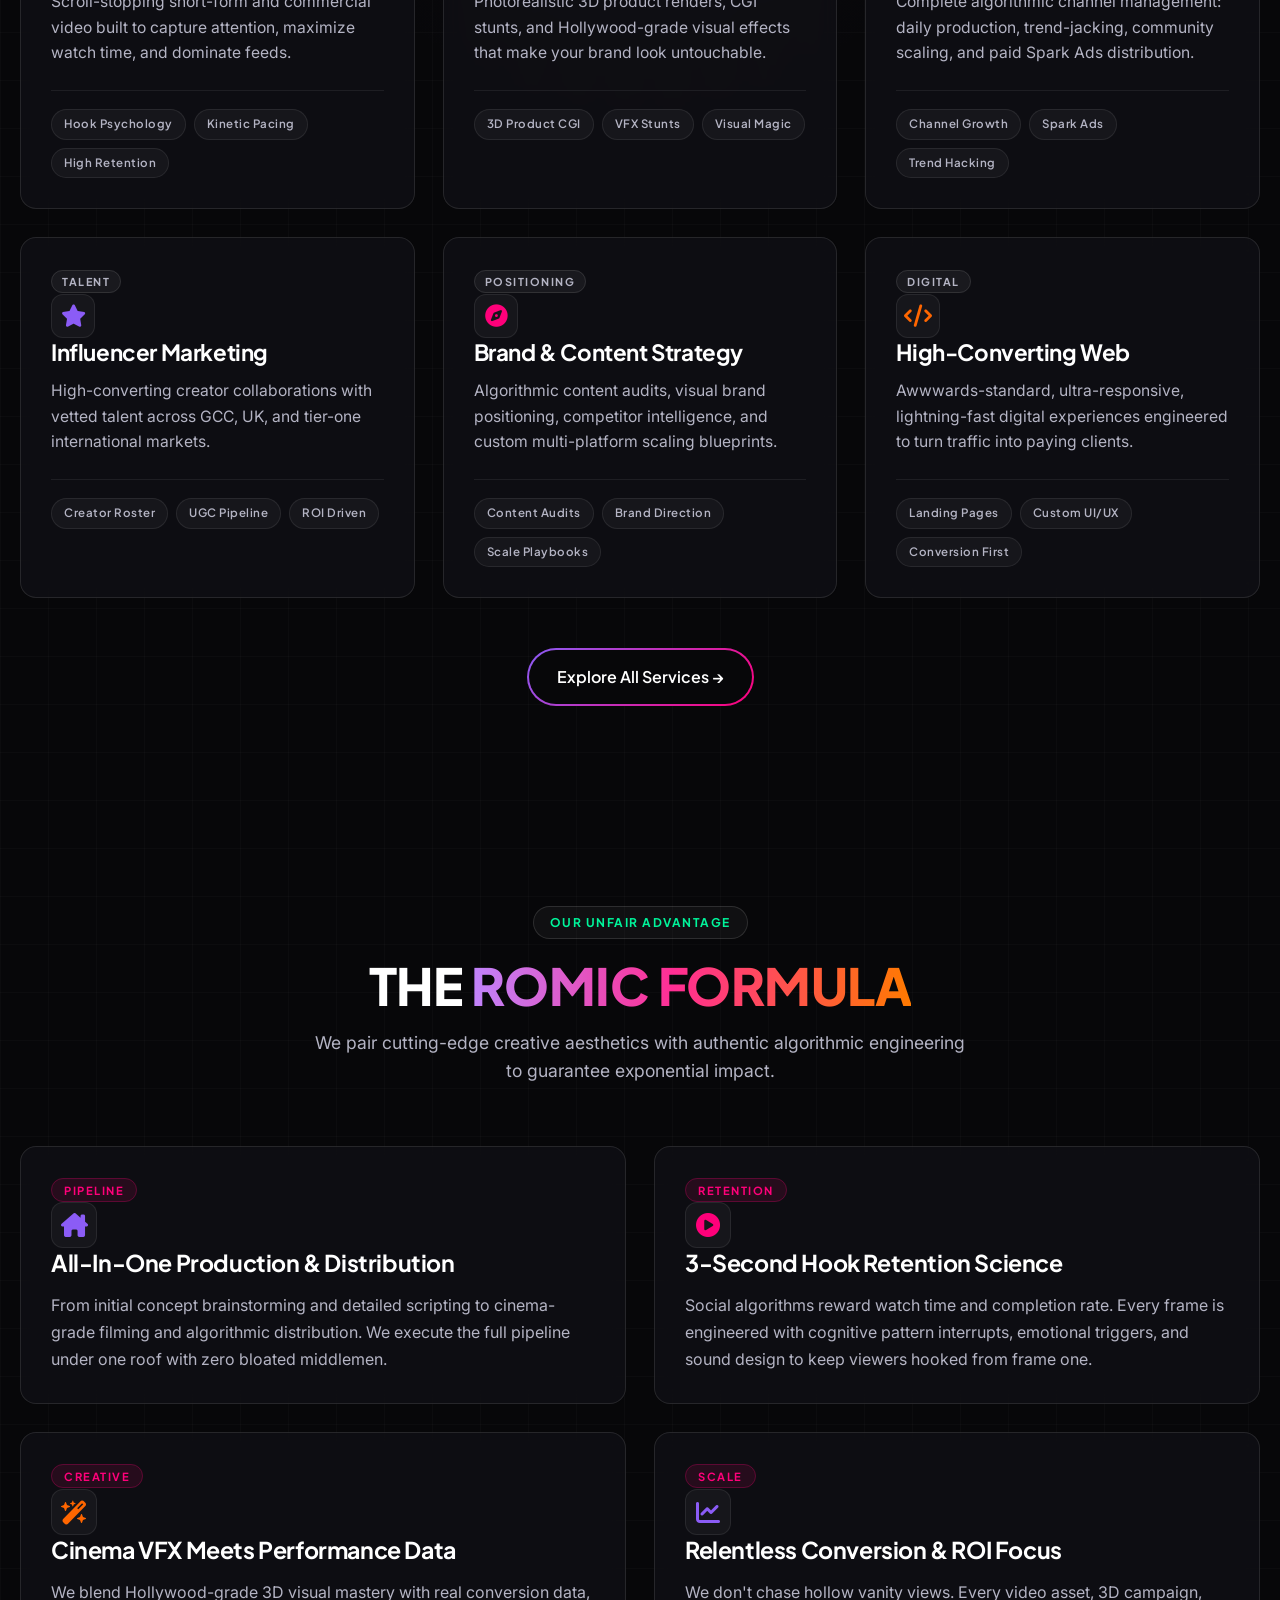
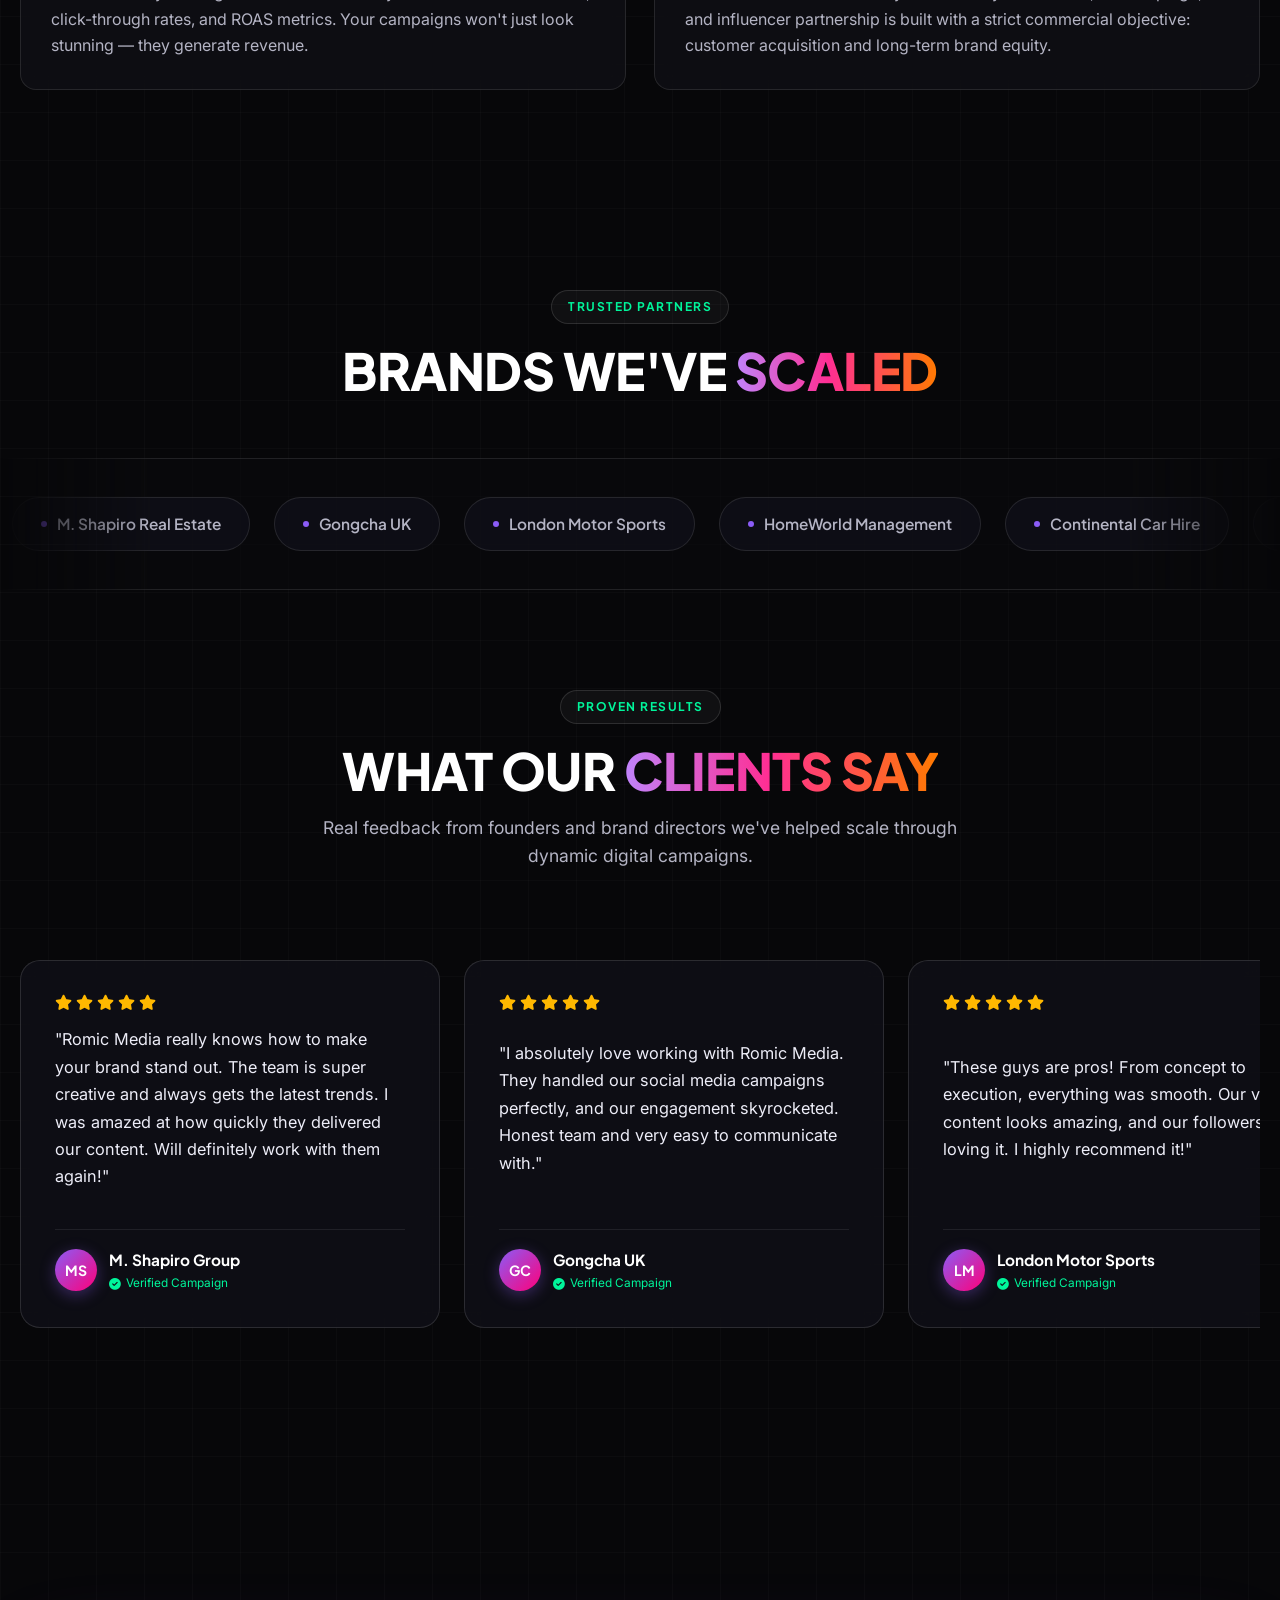
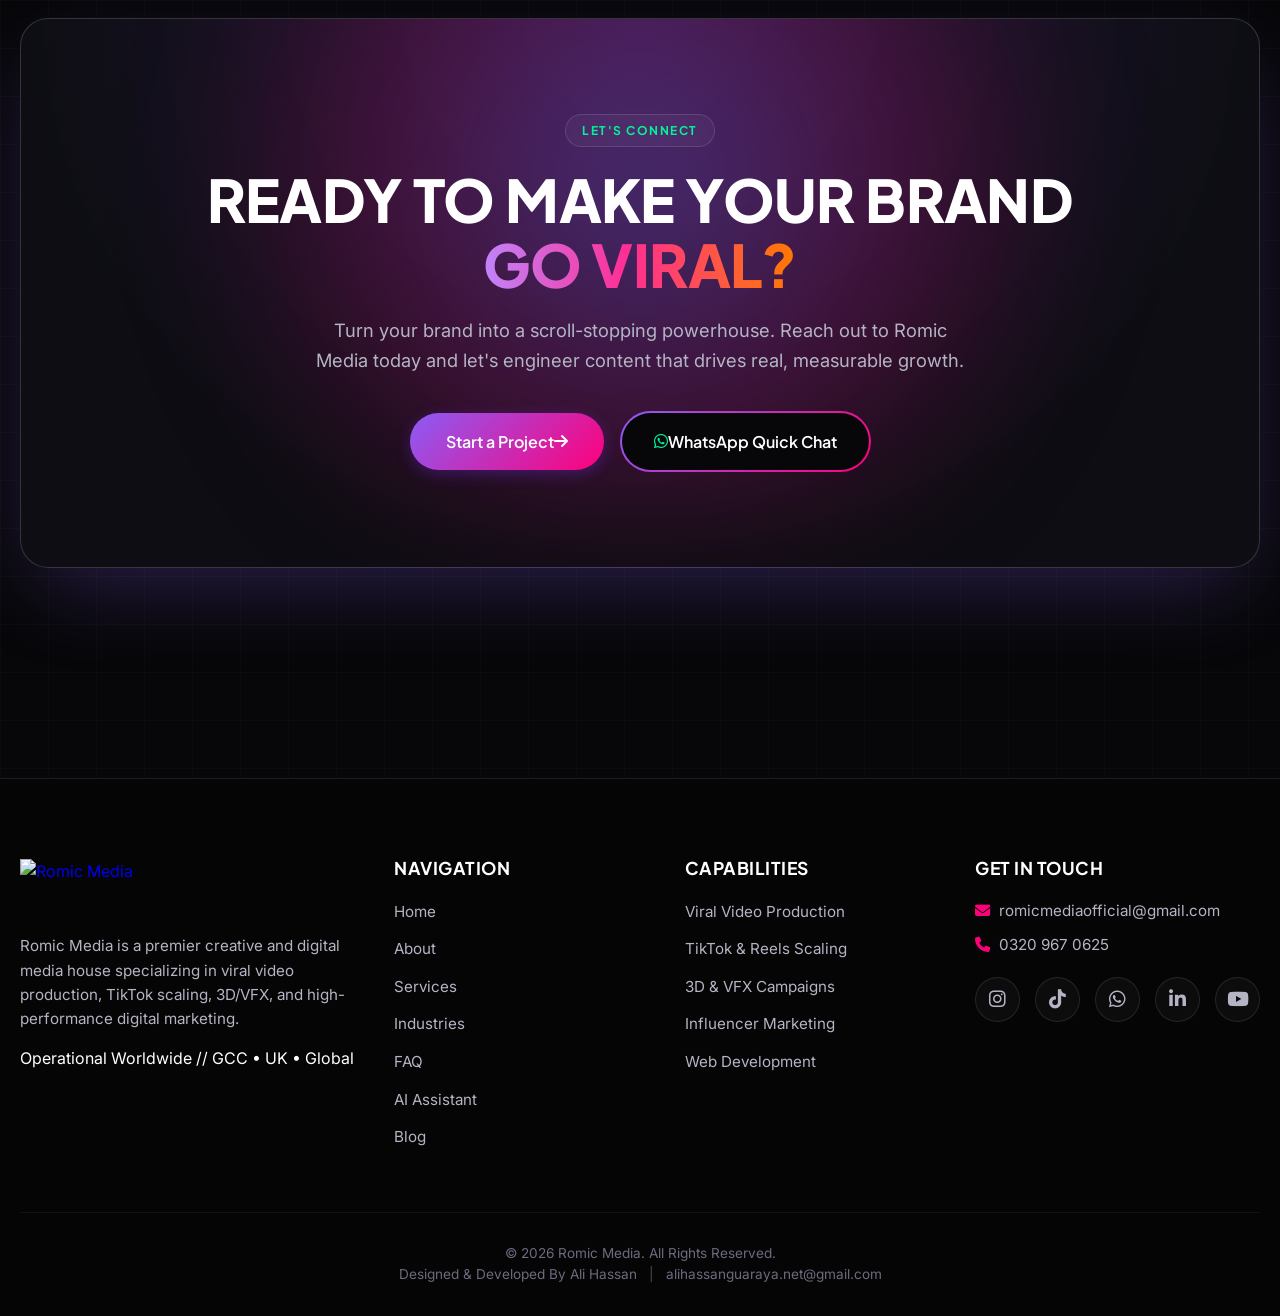
==== commit c89f7f71: "Elevate Hero to pure-UI command stage: remove background image, remove status pill, upgrade typograp" ====
--- a/index.html
+++ b/index.html
@@ -55,9 +55,6 @@
         }
     </script>
 
-    <!-- Hero Background High-Priority Preload for Fast Mobile Performance -->
-    <link rel="preload" as="image" href="herobackgroundimage.jpeg" fetchpriority="high">
-
     <!-- CSS and FontAwesome Icons -->
     <link rel="stylesheet" href="style.css">
     <link rel="stylesheet" href="https://cdnjs.cloudflare.com/ajax/libs/font-awesome/6.5.1/css/all.min.css">
@@ -98,153 +95,128 @@
         </div>
     </header>
 
-    <!-- High-Energy Agency Hero Section (Awwwards-Standard Creative Studio) -->
-    <section class="hero-section">
-        <!-- Cinema Viewfinder Frame Overlay (Production HUD Atmosphere) -->
-        <div class="hero-viewfinder" aria-hidden="true">
-            <span class="vf-corner vf-tl"></span>
-            <span class="vf-corner vf-tr"></span>
-            <span class="vf-corner vf-bl"></span>
-            <span class="vf-corner vf-br"></span>
-            <div class="vf-hud-bottom">
-                <span class="vf-rec"><span class="rec-dot"></span> 4K CINEMA // LOG</span>
-                <span class="vf-loc">ROMIC STUDIO // LA &bull; DXB &bull; LHR</span>
-                <span class="vf-aspect">ASPECT: 9:16 &bull; 16:9</span>
-            </div>
-        </div>
-
-        <div class="hero-content">
-            <!-- Studio Status & Scope Capsule -->
-            <div class="hero-badge-wrapper">
-                <div class="hero-live-pill">
-                    <span class="live-dot"></span>
-                    <span class="live-text">ACCEPTING Q3 / Q4 COMMISSIONS</span>
-                </div>
-                <div class="hero-category-tag">
-                    <span>VIRAL VIDEO</span> &bull; <span>3D / VFX</span> &bull; <span>TIKTOK SCALING</span>
-                </div>
-            </div>
-
-            <!-- Monumental Headline (2 Confident Lines) -->
-            <h1 class="hero-title">
-                <span class="hero-title-white">WE ENGINEER</span> <span class="gradient-text">VIRAL CONTENT</span><br>
-                <span class="hero-title-white">THAT DOMINATES SCREENS.</span>
-            </h1>
-
-            <p class="hero-subtitle">
-                Premier creative production and performance media powerhouse. We engineer scroll-stopping video campaigns, photorealistic 3D/VFX, and algorithm-dominating TikTok strategies that scale brands into category leaders.
-            </p>
-
-            <!-- Agency Value & Telemetry Strip -->
-            <div class="hero-telemetry-strip">
-                <div class="telemetry-item">
-                    <span class="telemetry-num">150M+</span>
-                    <span class="telemetry-lbl">Views Engineered</span>
-                </div>
-                <div class="telemetry-divider"></div>
-                <div class="telemetry-item">
-                    <span class="telemetry-num">98.4%</span>
-                    <span class="telemetry-lbl">Hook Retention</span>
-                </div>
-                <div class="telemetry-divider"></div>
-                <div class="telemetry-item">
-                    <span class="telemetry-num">Top 1%</span>
-                    <span class="telemetry-lbl">TikTok Growth</span>
-                </div>
-            </div>
-
-            <!-- High-Impact CTAs -->
-            <div class="hero-ctas">
-                <a href="contact.html" class="btn btn-solid hero-btn-main">
-                    <span>Start a Project</span>
-                    <i class="fa-solid fa-arrow-right"></i>
-                </a>
-                <div class="hero-ctas-subgroup">
-                    <a href="#showcase" class="btn btn-outline hero-btn-sub hero-btn-reel">
-                        <i class="fa-solid fa-circle-play"></i>
-                        <span>Watch Showreel</span>
+    <!-- Masterpiece Pure-UI Agency Hero Section (Zero Background Images, High-Tech Command Stage) -->
+    <section class="hero-section" id="hero">
+        <!-- High-Tech Cyber Grid & Dynamic Kinetic Glow Matrix -->
+        <div class="hero-matrix-bg" aria-hidden="true">
+            <div class="hero-ambient-orb orb-primary"></div>
+            <div class="hero-ambient-orb orb-secondary"></div>
+            <div class="hero-ambient-orb orb-cyan"></div>
+            <div class="hero-cyber-grid"></div>
+        </div>
+
+        <div class="hero-stage-container">
+            <!-- Left Column: Agency Monolith & Conversion Engine -->
+            <div class="hero-col-content">
+
+                <!-- Monumental Asymmetrical Typography -->
+                <h1 class="hero-title">
+                    <span class="hero-title-white">WE ENGINEER</span><br>
+                    <span class="gradient-text hero-title-neon">VIRAL CONTENT</span><br>
+                    <span class="hero-title-white">THAT DOMINATES SCREENS.</span>
+                </h1>
+
+                <!-- Agency Mission Subtitle -->
+                <p class="hero-subtitle">
+                    Premier creative production and performance media powerhouse. We craft scroll-stopping video campaigns, photorealistic 3D/VFX, and algorithm-dominating TikTok strategies that scale brands into category leaders.
+                </p>
+
+                <!-- Dual High-Conversion Action Buttons -->
+                <div class="hero-action-group">
+                    <a href="contact.html" class="btn btn-solid hero-btn-primary">
+                        <span>Start a Project</span>
+                        <i class="fa-solid fa-arrow-right"></i>
                     </a>
-                    <a href="https://wa.me/923209670625" target="_blank" class="hero-whatsapp-badge" aria-label="Direct WhatsApp Line">
+                    <a href="https://wa.me/923209670625" target="_blank" class="hero-btn-whatsapp" aria-label="Direct WhatsApp Booking">
                         <i class="fa-brands fa-whatsapp"></i>
-                        <span>WhatsApp Line</span>
+                        <span>Chat on WhatsApp</span>
                     </a>
                 </div>
-            </div>
-        </div>
-
-        <a href="#showcase" class="scroll-indicator" aria-label="Explore Showreel">
-            <span>EXPLORE WORK</span>
-            <div class="scroll-arrow"><i class="fa-solid fa-arrow-down"></i></div>
-        </a>
-    </section>
-
-    <!-- Hero Cinema Showcase Section (Dynamic Video Centerpiece) -->
-    <section class="showcase-section" id="showcase">
-        <div class="hero-showcase-container">
-            <div class="showcase-glow-back"></div>
-            <div class="hero-showcase-card">
-                <div class="showcase-topbar">
-                    <div class="showcase-window-dots">
-                        <span class="wdot red"></span>
-                        <span class="wdot yellow"></span>
-                        <span class="wdot green"></span>
-                    </div>
-                    <div class="showcase-badge">
-                        <i class="fa-solid fa-record-vinyl fa-spin"></i>
-                        <span>ROMIC MEDIA // VIRAL SHOWREEL 2026</span>
-                    </div>
-                    <button class="sound-toggle-btn" id="soundToggle" aria-label="Toggle Sound">
-                        <i class="fa-solid fa-volume-xmark" id="soundIcon"></i>
-                        <span class="sound-wave">
-                            <span></span><span></span><span></span><span></span>
-                        </span>
-                    </button>
-                </div>
-
-                <div class="showcase-video-wrapper" id="showcaseWrapper">
-                    <!-- Ambient Spotlight Behind Device -->
-                    <div class="phone-glow-ambient"></div>
-
-                    <!-- Sleek Flagship Mobile Reel Frame (Zero Crop, Full Face & Captions) -->
-                    <div class="showcase-phone-frame">
-                        <div class="phone-notch"></div>
-                        <video id="heroVideo" autoplay loop muted playsinline poster="new.png">
-                            <source src="video/showreel.mp4" type="video/mp4">
-                        </video>
-                        <div class="phone-glass-reflection"></div>
-                    </div>
-
-                    <!-- Live Achievement Pills (Desktop Floating / Mobile Grid) -->
-                    <div class="mobile-badges-grid">
-                        <div class="floating-badge badge-top-left">
-                            <div class="badge-icon"><i class="fa-solid fa-fire"></i></div>
-                            <div class="badge-content">
-                                <span class="badge-val">250M+</span>
-                                <span class="badge-lbl">Organic Views</span>
+
+                <!-- Agency Telemetry Console (3 Micro-Metric Glass Cards) -->
+                <div class="hero-telemetry-console">
+                    <div class="telemetry-card">
+                        <span class="tc-val">150M+</span>
+                        <span class="tc-label">Views Engineered</span>
+                    </div>
+                    <div class="telemetry-card">
+                        <span class="tc-val">98.4%</span>
+                        <span class="tc-label">Hook Retention</span>
+                    </div>
+                    <div class="telemetry-card">
+                        <span class="tc-val">12.4x</span>
+                        <span class="tc-label">Avg TikTok ROAS</span>
+                    </div>
+                </div>
+            </div>
+
+            <!-- Right Column: Interactive Video Production Console & 3D Showcase Stage -->
+            <div class="hero-col-stage">
+                <div class="hero-showcase-card">
+                    <!-- Console Topbar -->
+                    <div class="showcase-topbar">
+                        <div class="showcase-window-dots">
+                            <span class="wdot red"></span>
+                            <span class="wdot yellow"></span>
+                            <span class="wdot green"></span>
+                        </div>
+                        <div class="showcase-badge">
+                            <i class="fa-solid fa-record-vinyl fa-spin"></i>
+                            <span>ROMIC MEDIA // VIRAL SHOWREEL 2026</span>
+                        </div>
+                        <button class="sound-toggle-btn" id="soundToggle" aria-label="Toggle Sound">
+                            <i class="fa-solid fa-volume-xmark" id="soundIcon"></i>
+                            <span class="sound-wave">
+                                <span></span><span></span><span></span><span></span>
+                            </span>
+                        </button>
+                    </div>
+
+                    <!-- Video Showcase Stage with iPhone Frame & Floating Achievement Badges -->
+                    <div class="showcase-video-wrapper" id="showcaseWrapper">
+                        <div class="phone-glow-ambient"></div>
+
+                        <!-- Sleek Flagship Mobile Reel Frame -->
+                        <div class="showcase-phone-frame">
+                            <div class="phone-notch"></div>
+                            <video id="heroVideo" autoplay loop muted playsinline poster="new.png">
+                                <source src="video/showreel.mp4" type="video/mp4">
+                            </video>
+                            <div class="phone-glass-reflection"></div>
+                        </div>
+
+                        <!-- 4 Floating Glass Achievement Badges -->
+                        <div class="mobile-badges-grid">
+                            <div class="floating-badge badge-top-left">
+                                <div class="badge-icon"><i class="fa-solid fa-fire"></i></div>
+                                <div class="badge-content">
+                                    <span class="badge-val">250M+</span>
+                                    <span class="badge-lbl">Organic Views</span>
+                                </div>
                             </div>
-                        </div>
-
-                        <div class="floating-badge badge-top-right">
-                            <div class="badge-icon"><i class="fa-solid fa-bolt"></i></div>
-                            <div class="badge-content">
-                                <span class="badge-val">12.4x</span>
-                                <span class="badge-lbl">Avg. TikTok ROAS</span>
+
+                            <div class="floating-badge badge-top-right">
+                                <div class="badge-icon"><i class="fa-solid fa-bolt"></i></div>
+                                <div class="badge-content">
+                                    <span class="badge-val">12.4x</span>
+                                    <span class="badge-lbl">Avg. TikTok ROAS</span>
+                                </div>
                             </div>
-                        </div>
-
-                        <div class="floating-badge badge-bottom-left">
-                            <div class="badge-icon"><i class="fa-solid fa-wand-magic-sparkles"></i></div>
-                            <div class="badge-content">
-                                <span class="badge-val">3D / VFX</span>
-                                <span class="badge-lbl">Cinema Grade</span>
+
+                            <div class="floating-badge badge-bottom-left">
+                                <div class="badge-icon"><i class="fa-solid fa-wand-magic-sparkles"></i></div>
+                                <div class="badge-content">
+                                    <span class="badge-val">3D / VFX</span>
+                                    <span class="badge-lbl">Cinema Grade</span>
+                                </div>
                             </div>
-                        </div>
-
-                        <div class="floating-badge badge-bottom-right">
-                            <div class="badge-icon"><i class="fa-solid fa-trophy"></i></div>
-                            <div class="badge-content">
-                                <span class="badge-val">85+</span>
-                                <span class="badge-lbl">Brands Scaled</span>
+
+                            <div class="floating-badge badge-bottom-right">
+                                <div class="badge-icon"><i class="fa-solid fa-trophy"></i></div>
+                                <div class="badge-content">
+                                    <span class="badge-val">85+</span>
+                                    <span class="badge-lbl">Brands Scaled</span>
+                                </div>
                             </div>
                         </div>
                     </div>
--- a/style.css
+++ b/style.css
@@ -1,4 +1,4 @@
-﻿@import url('https://fonts.googleapis.com/css2?family=Inter:wght@300;400;500;600;700&family=Space+Grotesk:wght@400;500;600;700;800&display=swap');
+﻿@import url('https://fonts.googleapis.com/css2?family=Plus+Jakarta+Sans:wght@400;500;600;700;800;900&family=Inter:wght@300;400;500;600;700&display=swap');
 
 /* Brand Design System Variables - Elite Sharp Agency Palette */
 :root {
@@ -20,7 +20,7 @@
     --accent-green: #00F59B;
     --accent-cyan: #00F0FF;
     
-    --font-title: 'Space Grotesk', sans-serif;
+    --font-title: 'Plus Jakarta Sans', -apple-system, BlinkMacSystemFont, sans-serif;
     --font-body: 'Inter', sans-serif;
     
     --transition-slow: 0.5s cubic-bezier(0.25, 1, 0.5, 1);
@@ -474,130 +474,132 @@
    PAGE 1: HOME
    ========================================================================== */
 
-/* Hero Section (100vh Full Viewport Awwwards Creative Studio) */
+/* Masterpiece Pure-UI Agency Hero Section (Zero Background Images, High-Tech Command Stage) */
 .hero-section {
     position: relative;
     width: 100%;
     min-height: 100vh;
     min-height: 100svh;
     display: flex;
-    flex-direction: column;
     align-items: center;
     justify-content: center;
-    padding: 110px 24px 40px 24px;
-    background-color: #070709;
-    background-image: url('herobackgroundimage.jpeg');
-    background-size: cover;
-    background-position: center center;
-    background-repeat: no-repeat;
+    padding: 125px 24px 60px 24px;
+    background-color: #070709 !important;
+    background-image: none !important;
     overflow: hidden;
-}
-
-/* Cinematic Multi-Stage Scrim Overlay */
-.hero-section::before {
-    content: '';
+    z-index: 1;
+}
+
+/* Dynamic Cyber Grid & Animated Kinetic Ambient Light Mesh */
+.hero-matrix-bg {
     position: absolute;
     inset: 0;
-    background: 
-        radial-gradient(circle at center, transparent 35%, rgba(7, 7, 9, 0.75) 85%, #070709 100%),
-        linear-gradient(180deg, rgba(7, 7, 9, 0.75) 0%, transparent 22%, transparent 75%, #070709 100%);
     pointer-events: none;
     z-index: 1;
-}
-
-/* Production Studio Viewfinder Overlay (Positioned Cleanly Below Header) */
-.hero-viewfinder {
+    overflow: hidden;
+}
+
+.hero-cyber-grid {
     position: absolute;
-    inset: 90px 28px 24px 28px;
+    inset: 0;
+    background-image: 
+        linear-gradient(rgba(255, 255, 255, 0.038) 1px, transparent 1px),
+        linear-gradient(90deg, rgba(255, 255, 255, 0.038) 1px, transparent 1px);
+    background-size: 44px 44px;
+    mask-image: radial-gradient(ellipse at 50% 50%, black 35%, transparent 80%);
+    -webkit-mask-image: radial-gradient(ellipse at 50% 50%, black 35%, transparent 80%);
+}
+
+.hero-ambient-orb {
+    position: absolute;
+    border-radius: 50%;
     pointer-events: none;
-    z-index: 2;
-    display: flex;
-    flex-direction: column;
-    justify-content: flex-end;
-}
-
-.vf-corner {
-    position: absolute;
-    width: 20px;
-    height: 20px;
-    border-color: rgba(255, 255, 255, 0.22);
-    border-style: solid;
-}
-
-.vf-tl { top: 0; left: 0; border-width: 2px 0 0 2px; }
-.vf-tr { top: 0; right: 0; border-width: 2px 2px 0 0; }
-.vf-bl { bottom: 0; left: 0; border-width: 0 0 2px 2px; }
-.vf-br { bottom: 0; right: 0; border-width: 0 2px 2px 0; }
-
-.vf-hud-bottom {
-    display: flex;
-    justify-content: space-between;
-    align-items: center;
-    font-family: var(--font-title);
-    font-size: 0.7rem;
-    font-weight: 600;
-    letter-spacing: 1.8px;
-    text-transform: uppercase;
-    color: rgba(255, 255, 255, 0.45);
-    padding: 0 10px;
-}
-
-.vf-rec {
-    display: inline-flex;
-    align-items: center;
-    gap: 8px;
-    color: #FFFFFF;
-    font-weight: 700;
-}
-
-.rec-dot {
-    width: 8px;
-    height: 8px;
-    border-radius: 50%;
-    background: #FF0055;
-    box-shadow: 0 0 10px #FF0055;
-    animation: pulseRed 1.2s infinite ease-in-out;
-}
-
-@keyframes pulseRed {
-    0%, 100% { opacity: 1; transform: scale(1); }
-    50% { opacity: 0.3; transform: scale(0.8); }
-}
-
-.hero-content {
-    max-width: 1040px;
-    margin: auto auto;
-    text-align: center;
+}
+
+.orb-primary {
+    top: 10%;
+    left: -5%;
+    width: 600px;
+    height: 600px;
+    background: radial-gradient(circle, rgba(123, 47, 255, 0.28) 0%, transparent 68%);
+    filter: blur(85px);
+    animation: orbDrift1 12s ease-in-out infinite alternate;
+}
+
+.orb-secondary {
+    top: 25%;
+    right: -8%;
+    width: 650px;
+    height: 650px;
+    background: radial-gradient(circle, rgba(255, 0, 128, 0.22) 0%, transparent 68%);
+    filter: blur(95px);
+    animation: orbDrift2 14s ease-in-out infinite alternate-reverse;
+}
+
+.orb-cyan {
+    bottom: -10%;
+    left: 35%;
+    width: 500px;
+    height: 500px;
+    background: radial-gradient(circle, rgba(0, 245, 155, 0.12) 0%, transparent 70%);
+    filter: blur(90px);
+}
+
+@keyframes orbDrift1 {
+    0% { transform: translate(0, 0) scale(1); }
+    100% { transform: translate(60px, 40px) scale(1.1); }
+}
+
+@keyframes orbDrift2 {
+    0% { transform: translate(0, 0) scale(1); }
+    100% { transform: translate(-50px, -30px) scale(1.08); }
+}
+
+/* Master Stage Layout: 2-Column Desktop Architecture */
+.hero-stage-container {
+    max-width: 1360px;
+    width: 100%;
+    margin: 0 auto;
+    display: grid;
+    grid-template-columns: 1.14fr 0.96fr;
+    gap: 48px;
+    align-items: center;
     position: relative;
     z-index: 3;
-    padding: 10px 20px;
-}
-
-/* Studio Status Capsule */
-.hero-badge-wrapper {
+}
+
+/* Left Column: Agency Monolith & Conversion Engine */
+.hero-col-content {
+    display: flex;
+    flex-direction: column;
+    align-items: flex-start;
+    text-align: left;
+}
+
+/* Live Agency Status Pill */
+.hero-status-capsule {
     display: inline-flex;
     align-items: center;
-    gap: 14px;
-    margin-bottom: 22px;
-    padding: 6px 20px 6px 8px;
-    background: rgba(14, 14, 20, 0.85);
-    border: 1px solid rgba(255, 255, 255, 0.16);
-    border-radius: 50px;
-    backdrop-filter: blur(20px);
-    -webkit-backdrop-filter: blur(20px);
-    box-shadow: 0 10px 30px rgba(0, 0, 0, 0.8);
+    gap: 12px;
+    padding: 6px 18px 6px 8px;
+    background: rgba(18, 18, 26, 0.85);
+    border: 1px solid rgba(255, 255, 255, 0.14);
+    border-radius: 100px;
+    backdrop-filter: blur(16px);
+    -webkit-backdrop-filter: blur(16px);
+    box-shadow: 0 8px 24px rgba(0, 0, 0, 0.6);
+    margin-bottom: 24px;
     flex-wrap: wrap;
-    justify-content: center;
-}
-
-.hero-live-pill {
+}
+
+.status-live-chip {
     display: inline-flex;
     align-items: center;
-    gap: 8px;
-    padding: 5px 14px;
+    gap: 7px;
+    padding: 4px 12px;
     background: rgba(0, 245, 155, 0.12);
     border: 1px solid rgba(0, 245, 155, 0.35);
-    border-radius: 50px;
+    border-radius: 100px;
     color: var(--accent-green);
     font-family: var(--font-title);
     font-size: 0.72rem;
@@ -606,184 +608,199 @@
     text-transform: uppercase;
 }
 
-.live-dot {
-    width: 8px;
-    height: 8px;
+.pulse-indicator {
+    width: 7px;
+    height: 7px;
     border-radius: 50%;
     background: var(--accent-green);
     box-shadow: 0 0 10px var(--accent-green);
     animation: pulseGreen 1.8s infinite ease-in-out;
 }
 
-@keyframes pulseGreen {
-    0%, 100% { opacity: 1; transform: scale(1); }
-    50% { opacity: 0.35; transform: scale(0.85); }
-}
-
-.hero-category-tag {
-    font-family: var(--font-title);
-    font-size: 0.78rem;
+.status-scope-tags {
+    font-family: var(--font-title);
+    font-size: 0.76rem;
     font-weight: 600;
-    letter-spacing: 1.6px;
+    letter-spacing: 1.4px;
     color: var(--text-secondary);
-}
-
-.hero-category-tag span {
-    color: var(--text-primary);
-}
-
-/* Monumental Headline */
+    display: inline-flex;
+    align-items: center;
+    gap: 8px;
+}
+
+.scope-dot {
+    color: rgba(255, 255, 255, 0.25);
+}
+
+/* Monumental Asymmetrical Typography */
 .hero-title {
-    font-size: clamp(2.7rem, 5.2vw, 4.4rem);
-    font-weight: 800;
-    letter-spacing: -1.6px;
-    line-height: 1.08;
-    margin-bottom: 20px;
+    font-family: var(--font-title);
+    font-size: clamp(2.3rem, 4.2vw, 3.75rem);
+    font-weight: 900;
+    letter-spacing: -0.04em;
+    line-height: 1.05;
+    margin-bottom: 24px;
     text-transform: uppercase;
     color: #FFFFFF;
 }
 
 .hero-title-white {
     color: #FFFFFF;
-    text-shadow: 0 4px 22px rgba(0, 0, 0, 0.95), 0 2px 6px rgba(0, 0, 0, 0.9);
+    text-shadow: 0 4px 20px rgba(0, 0, 0, 0.9);
+}
+
+.hero-title-neon {
+    background: linear-gradient(135deg, #C084FC 0%, #FF2E93 50%, #FF8A00 100%);
+    -webkit-background-clip: text;
+    -webkit-text-fill-color: transparent;
+    filter: drop-shadow(0 0 25px rgba(255, 46, 147, 0.45));
 }
 
 .hero-subtitle {
-    font-size: clamp(1.04rem, 1.38vw, 1.2rem);
-    color: #EDEDF8;
-    margin-bottom: 26px;
-    max-width: 740px;
-    margin-left: auto;
-    margin-right: auto;
+    font-size: clamp(1rem, 1.2vw, 1.12rem);
+    color: #C8C8DC;
     line-height: 1.65;
+    margin-bottom: 30px;
+    max-width: 580px;
     font-weight: 400;
-    text-shadow: 
-        0 2px 14px rgba(0, 0, 0, 0.95),
-        0 4px 28px rgba(0, 0, 0, 0.9);
-}
-
-/* Agency Value & Telemetry Strip */
-.hero-telemetry-strip {
+    text-shadow: 0 2px 10px rgba(0, 0, 0, 0.8);
+}
+
+/* Dual High-Conversion Action Buttons */
+.hero-action-group {
+    display: flex;
+    align-items: center;
+    gap: 16px;
+    margin-bottom: 34px;
+    flex-wrap: wrap;
+}
+
+.hero-btn-primary {
+    padding: 16px 34px;
+    font-size: 1.02rem;
+    font-weight: 700;
+    border-radius: 100px;
+    gap: 10px;
+    box-shadow: 0 10px 30px rgba(123, 47, 255, 0.5), inset 0 1px 0 rgba(255, 255, 255, 0.2);
+}
+
+.hero-btn-whatsapp {
     display: inline-flex;
     align-items: center;
-    gap: 24px;
-    padding: 10px 28px;
-    margin-bottom: 32px;
-    background: rgba(14, 14, 20, 0.75);
-    border: 1px solid rgba(255, 255, 255, 0.14);
-    border-radius: 50px;
-    backdrop-filter: blur(16px);
-    -webkit-backdrop-filter: blur(16px);
-    box-shadow: 0 10px 30px rgba(0, 0, 0, 0.6);
-    flex-wrap: wrap;
-    justify-content: center;
-}
-
-.telemetry-item {
-    display: inline-flex;
-    align-items: baseline;
-    gap: 8px;
-}
-
-.telemetry-num {
-    font-family: var(--font-title);
-    font-size: 1.15rem;
+    gap: 9px;
+    padding: 16px 26px;
+    border-radius: 100px;
+    background: rgba(37, 211, 102, 0.08);
+    border: 1.5px solid rgba(37, 211, 102, 0.35);
+    color: #25D366;
+    font-family: var(--font-title);
+    font-size: 0.96rem;
+    font-weight: 700;
+    text-decoration: none;
+    transition: var(--transition-medium);
+    backdrop-filter: blur(12px);
+    -webkit-backdrop-filter: blur(12px);
+}
+
+.hero-btn-whatsapp:hover {
+    background: rgba(37, 211, 102, 0.18);
+    border-color: rgba(37, 211, 102, 0.7);
+    transform: translateY(-2px);
+    box-shadow: 0 8px 25px rgba(37, 211, 102, 0.35);
+}
+
+/* Agency Telemetry Console (3 Micro-Metric Glass Cards) */
+.hero-telemetry-console {
+    display: grid;
+    grid-template-columns: repeat(3, 1fr);
+    gap: 14px;
+    width: 100%;
+    max-width: 580px;
+}
+
+.telemetry-card {
+    background: rgba(18, 18, 26, 0.75);
+    border: 1px solid rgba(255, 255, 255, 0.12);
+    border-radius: 16px;
+    padding: 14px 16px;
+    display: flex;
+    flex-direction: column;
+    backdrop-filter: blur(14px);
+    -webkit-backdrop-filter: blur(14px);
+    box-shadow: 0 8px 24px rgba(0, 0, 0, 0.4);
+    transition: var(--transition-medium);
+}
+
+.telemetry-card:hover {
+    border-color: rgba(255, 255, 255, 0.25);
+    transform: translateY(-2px);
+    box-shadow: 0 12px 30px rgba(0, 0, 0, 0.6);
+}
+
+.tc-val {
+    font-family: var(--font-title);
+    font-size: 1.25rem;
     font-weight: 800;
     color: #FFFFFF;
     letter-spacing: -0.5px;
-}
-
-.telemetry-lbl {
-    font-size: 0.74rem;
+    line-height: 1.1;
+    margin-bottom: 4px;
+}
+
+.tc-label {
+    font-size: 0.72rem;
     font-weight: 600;
+    color: var(--text-secondary);
+    text-transform: uppercase;
     letter-spacing: 0.8px;
-    text-transform: uppercase;
-    color: var(--text-secondary);
-}
-
-.telemetry-divider {
-    width: 1px;
-    height: 18px;
-    background: rgba(255, 255, 255, 0.18);
-}
-
-/* Dual High-Impact CTAs */
-.hero-ctas {
+    line-height: 1.3;
+}
+
+/* Right Column: Interactive Video Production Console & 3D Showcase Stage */
+.hero-col-stage {
+    position: relative;
+    width: 100%;
     display: flex;
     justify-content: center;
-    align-items: center;
-    gap: 16px;
-    margin-bottom: 0;
-    flex-wrap: wrap;
-}
-
-.hero-ctas-subgroup {
-    display: inline-flex;
-    align-items: center;
-    gap: 14px;
-}
-
-.hero-btn-main {
-    padding: 16px 36px;
-    font-size: 1.05rem;
-    font-weight: 700;
-    gap: 10px;
-    box-shadow: 0 8px 30px rgba(139, 92, 246, 0.5);
-}
-
-.hero-btn-sub {
-    padding: 16px 28px;
-    font-size: 1rem;
-    font-weight: 600;
-    gap: 9px;
-    background: rgba(14, 14, 20, 0.8);
-    backdrop-filter: blur(12px);
-    -webkit-backdrop-filter: blur(12px);
-    border: 1.5px solid rgba(255, 255, 255, 0.22);
-}
-
-.hero-btn-reel i {
-    color: var(--accent-pink);
-    font-size: 1.05rem;
-    transition: transform var(--transition-fast);
-}
-
-.hero-btn-reel:hover i {
-    transform: scale(1.15);
-}
-
-.hero-whatsapp-badge {
-    display: inline-flex;
-    align-items: center;
-    gap: 8px;
-    padding: 15px 22px;
-    border-radius: 50px;
-    background: rgba(37, 211, 102, 0.1);
-    border: 1px solid rgba(37, 211, 102, 0.35);
-    color: #25D366;
-    font-family: var(--font-title);
-    font-size: 0.92rem;
-    font-weight: 600;
-    text-decoration: none;
-    transition: var(--transition-medium);
-}
-
-.hero-whatsapp-badge:hover {
-    background: rgba(37, 211, 102, 0.2);
-    border-color: rgba(37, 211, 102, 0.6);
-    transform: translateY(-2px);
-    box-shadow: 0 6px 20px rgba(37, 211, 102, 0.3);
-}
-
-/* Dedicated Showcase Section right below the 100vh Hero */
-.showcase-section {
-    padding: 70px 20px 40px 20px;
-    position: relative;
-    z-index: 2;
-    background: var(--bg-color);
-}
-
-/* Hero Cinema Showcase Frame (Dynamic Video Centerpiece) */
+}
+
+.hero-col-stage .hero-showcase-card {
+    width: 100%;
+    max-width: 540px;
+    background: rgba(14, 14, 20, 0.9);
+    border: 1px solid rgba(255, 255, 255, 0.16);
+    border-radius: 24px;
+    box-shadow: 
+        0 30px 90px rgba(0, 0, 0, 0.95),
+        0 0 50px rgba(123, 47, 255, 0.25),
+        inset 0 1px 0 rgba(255, 255, 255, 0.2);
+    overflow: hidden;
+    backdrop-filter: blur(24px);
+    -webkit-backdrop-filter: blur(24px);
+}
+
+.hero-col-stage .showcase-video-wrapper {
+    min-height: 540px;
+    padding: 30px 20px;
+}
+
+.hero-col-stage .showcase-phone-frame {
+    width: 270px;
+    height: 480px;
+}
+
+.hero-col-stage .floating-badge {
+    padding: 10px 15px;
+}
+
+.hero-col-stage .badge-val {
+    font-size: 0.98rem;
+}
+
+.hero-col-stage .badge-lbl {
+    font-size: 0.68rem;
+}
+
 .hero-showcase-container {
     max-width: 1060px;
     width: 100%;
@@ -2382,7 +2399,7 @@
         min-height: 100svh;
         padding: 95px 16px 30px 16px;
         background-color: #070709;
-        background-image: url('herobackgroundimage.jpeg');
+        background-image: none !important;
         background-size: cover;
         background-position: center center;
         background-repeat: no-repeat;
@@ -2927,3 +2944,33 @@
         font-size: 0.82rem;
     }
 }
+
+@media (max-width: 1024px) {
+    .hero-stage-container {
+        grid-template-columns: 1fr;
+        gap: 40px;
+    }
+    
+    .hero-col-content {
+        align-items: center;
+        text-align: center;
+    }
+    
+    .hero-subtitle {
+        margin-left: auto;
+        margin-right: auto;
+    }
+    
+    .hero-action-group {
+        justify-content: center;
+    }
+    
+    .hero-telemetry-console {
+        margin: 0 auto;
+    }
+    
+    .hero-col-stage .hero-showcase-card {
+        max-width: 480px;
+        margin: 0 auto;
+    }
+}
